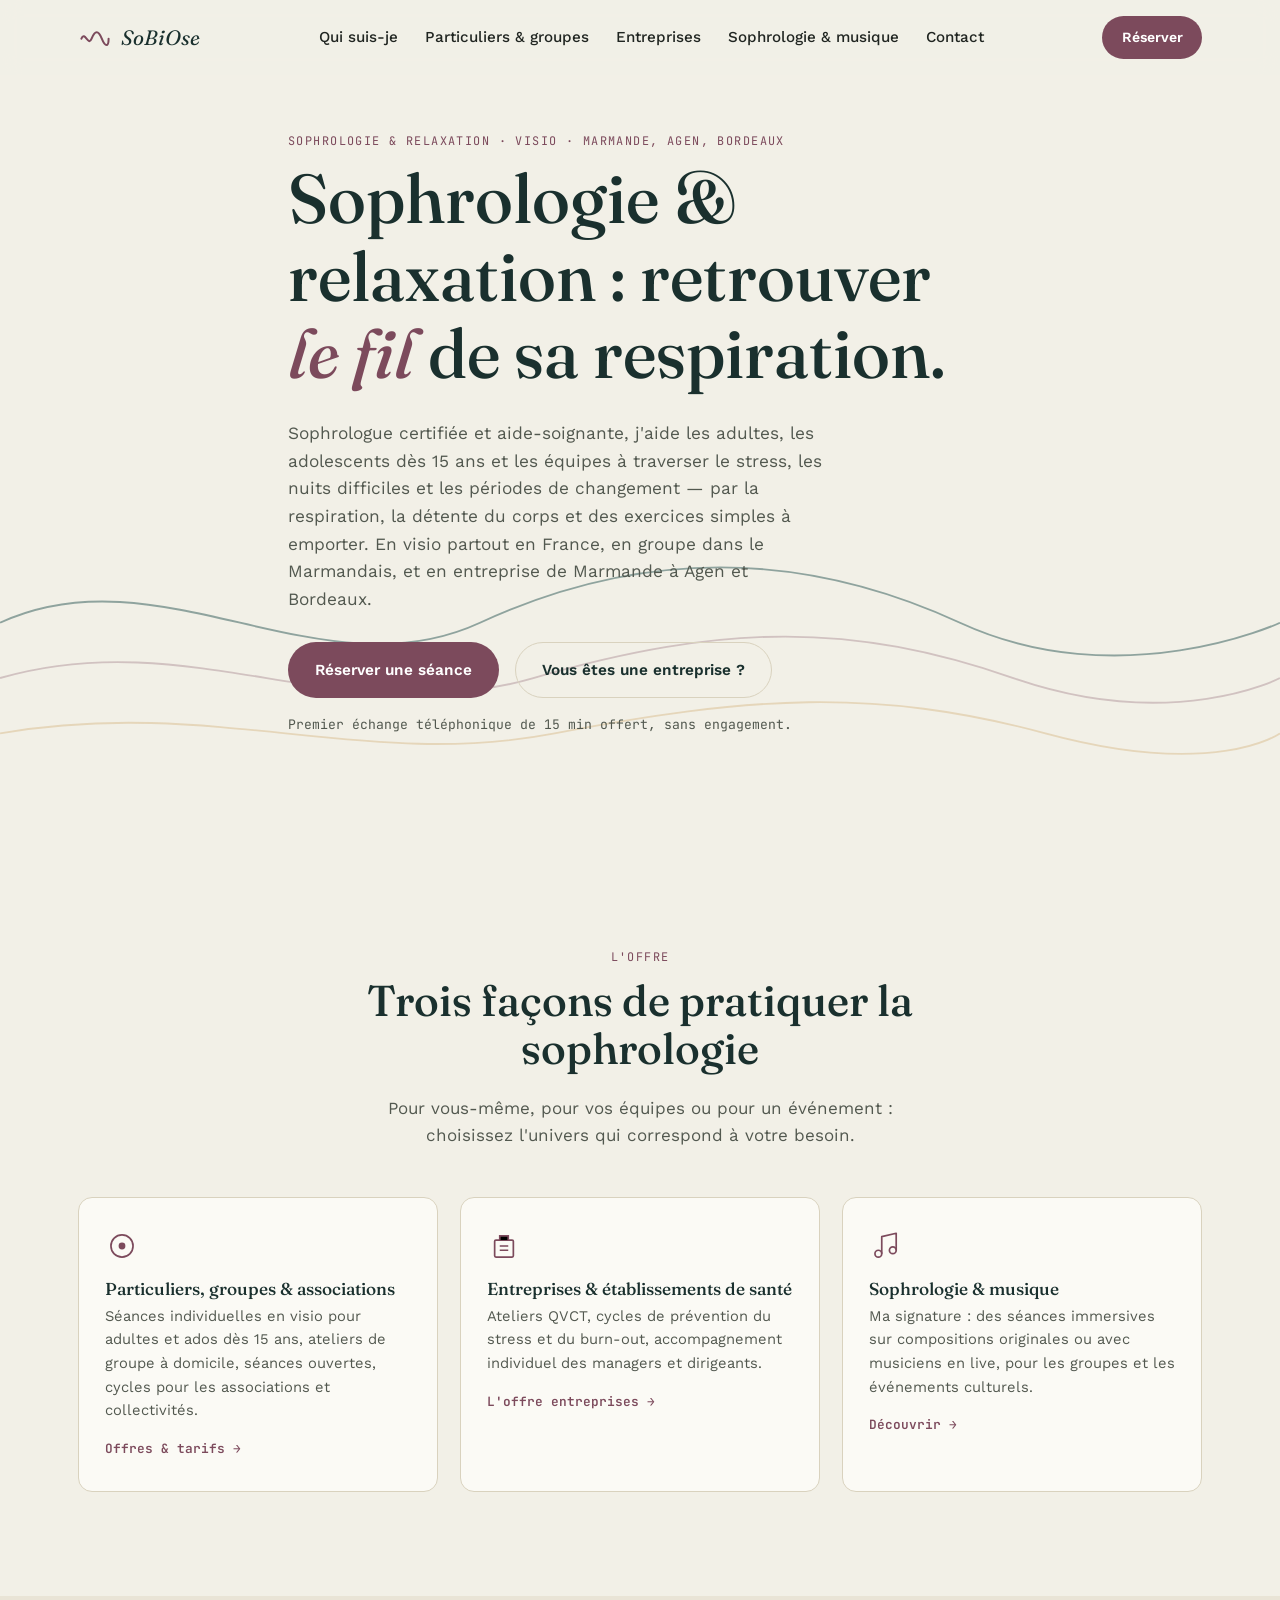
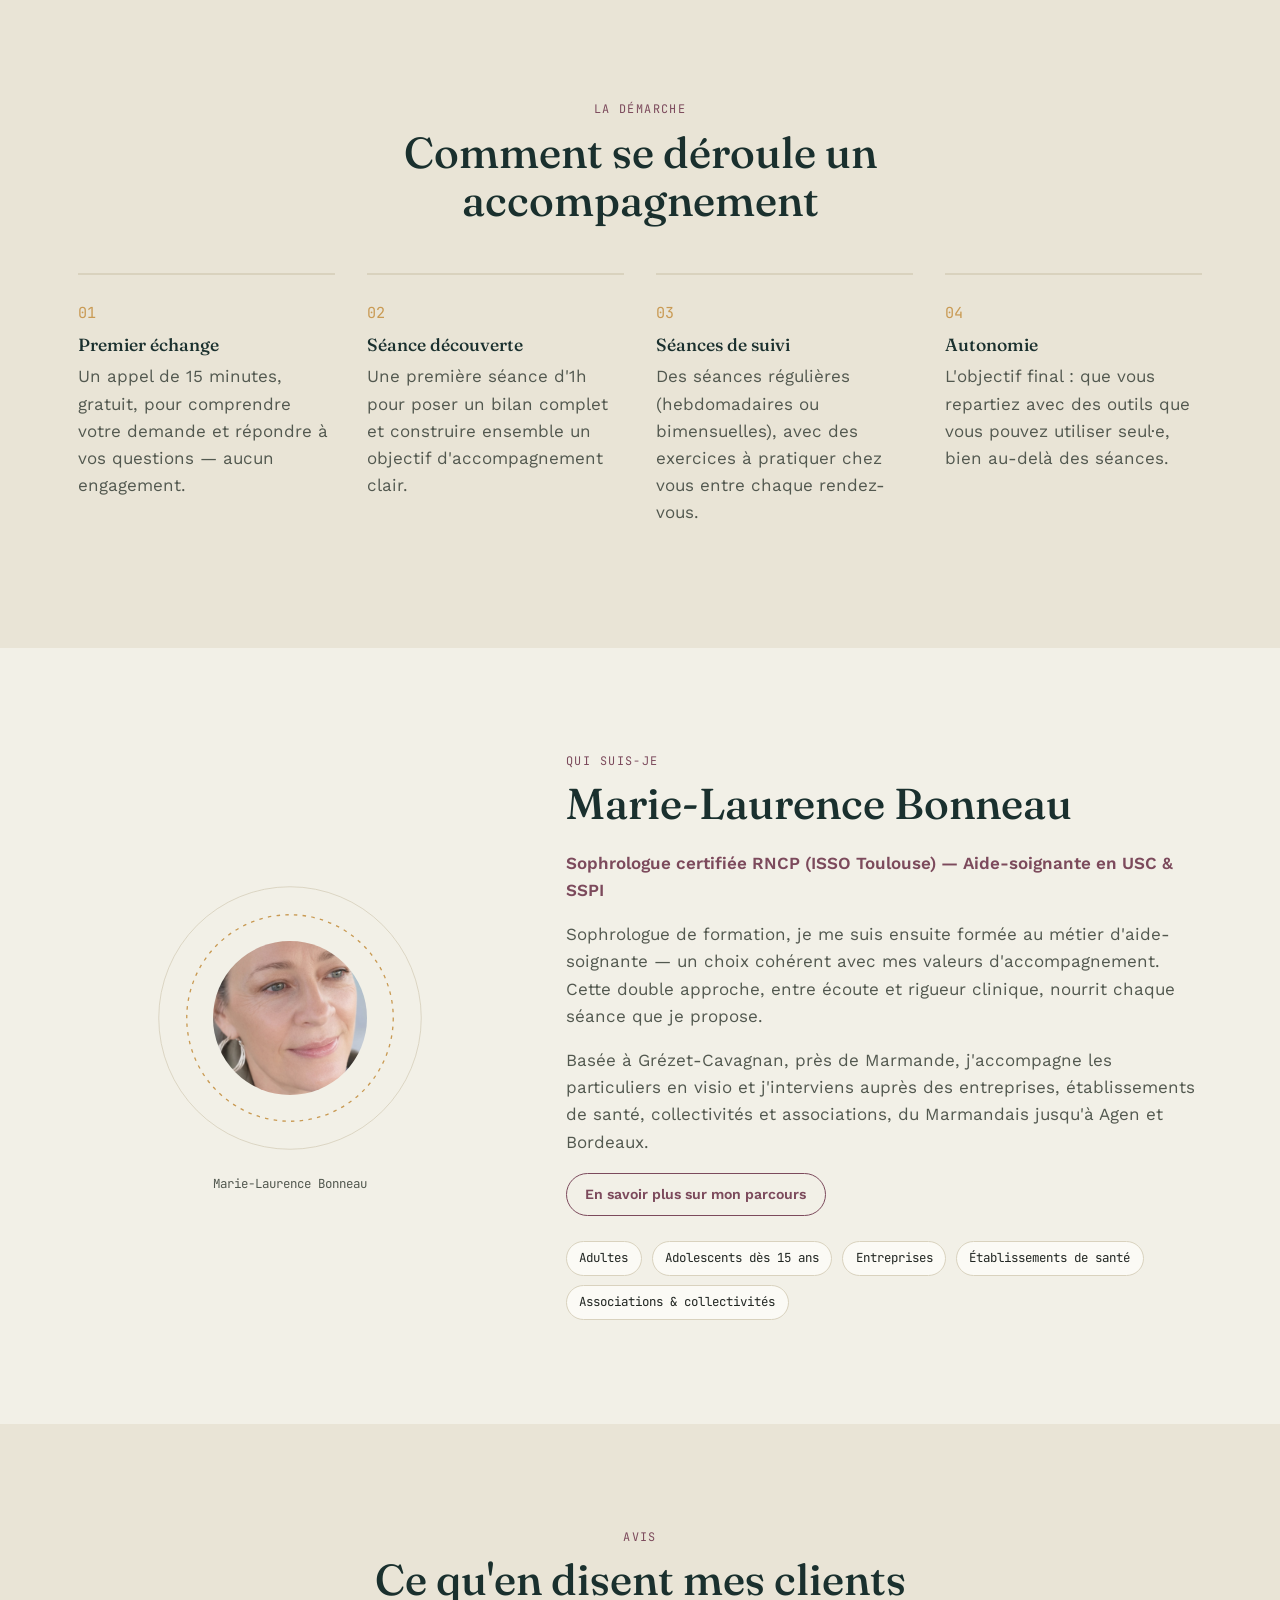
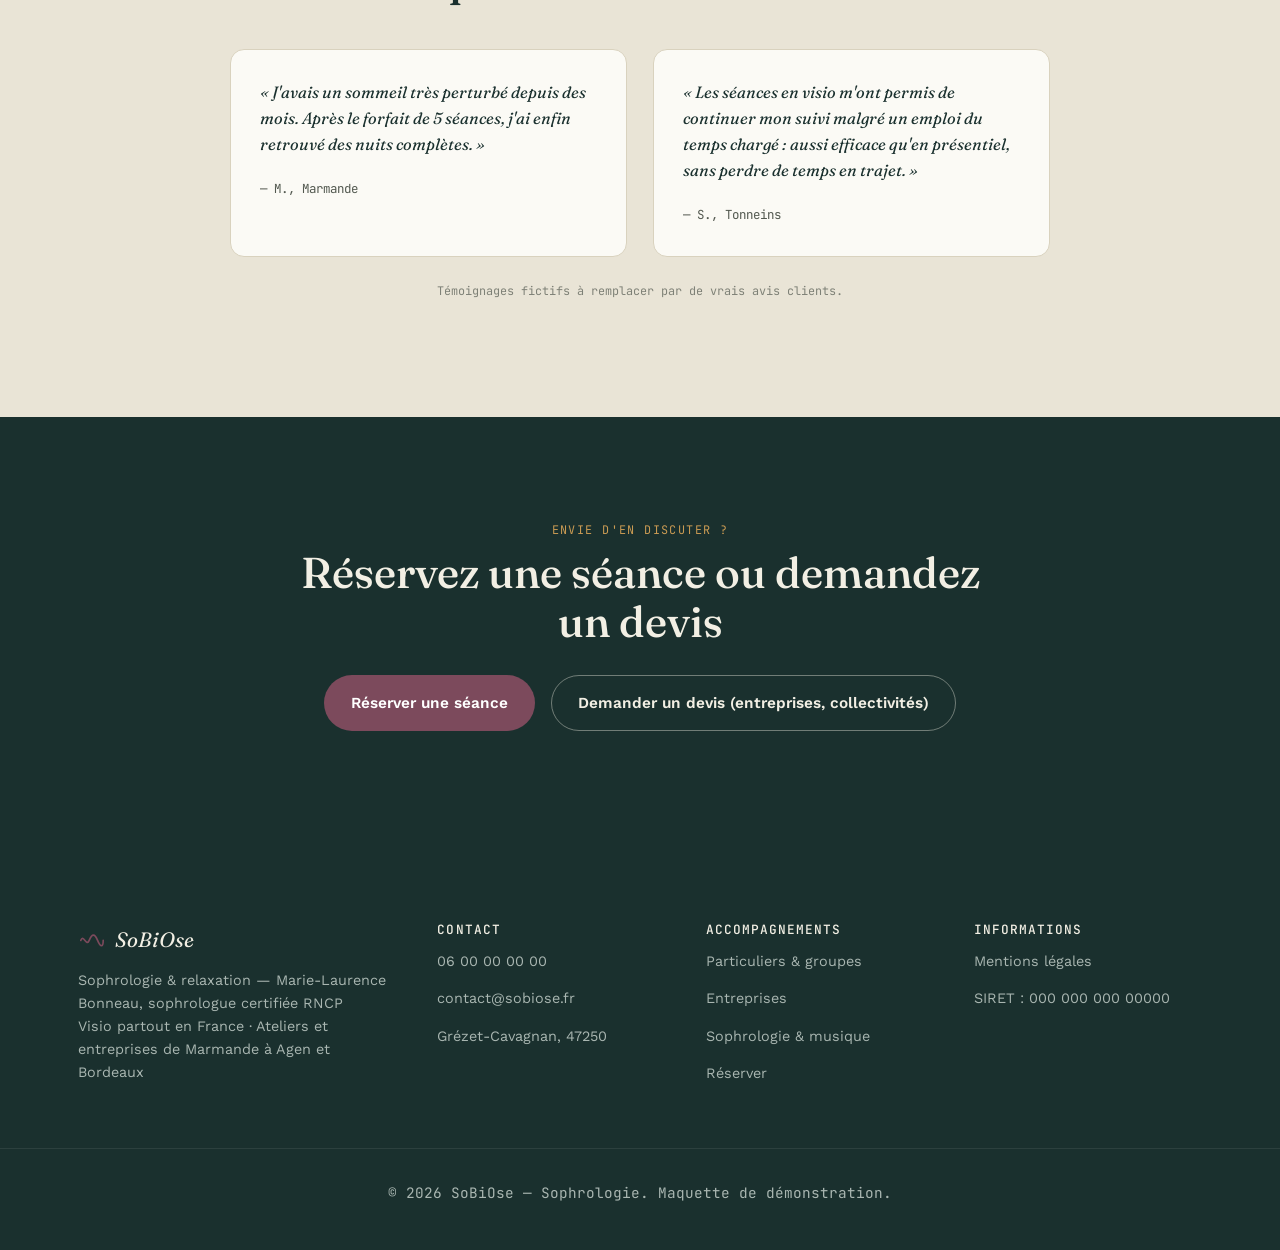
==== index.html @ 35b21ad7 "Marque SoBiOse et domaine sobiose.fr (sans tiret) Co-Authored-By: Claude Opus 5.5 <noreply@anthropic" ====
<!DOCTYPE html>
<html lang="fr">
<head>
<meta charset="UTF-8">
<meta name="viewport" content="width=device-width, initial-scale=1.0">
<title>SoBiOse — Sophrologue à Marmande, en visio et en entreprise</title>
<meta name="description" content="Marie-Laurence Bonneau, sophrologue certifiée RNCP et aide-soignante près de Marmande (47). Sophrologie et relaxation en visio, ateliers de groupe, interventions en entreprise et séances musicales.">

<!-- ===================================================================
     Vraies informations de Marie-Laurence Bonneau déjà intégrées
     (bio, formation ISSO Toulouse, basée à Grézet-Cavagnan).
     Reste à personnaliser avant mise en ligne :
     - Adresse précise pour les séances de groupe (actuellement juste "Grézet-Cavagnan")
     - Téléphone, email et SIRET (encore des valeurs de test)
     - Remplacer le monogramme SVG "ML" par une vraie photo si souhaité
     - Les avis clients sont fictifs, à remplacer par de vrais témoignages
     - Le module de réservation est connecté à Supabase (voir js/config.js
       et le README pour finaliser le déploiement)
     - Le site est découpé en 5 pages (index / offres / reservation /
       a-propos / contact), header et footer sont dupliqués sur chacune.
     =================================================================== -->





<!-- SEO:START -->
<link rel="canonical" href="https://sobiose.fr/">
<meta property="og:url" content="https://sobiose.fr/">
<meta property="og:site_name" content="SoBiOse">
<meta property="og:type" content="website">
<meta property="og:locale" content="fr_FR">
<meta property="og:title" content="SoBiOse — Sophrologue à Marmande, en visio et en entreprise">
<meta property="og:description" content="Marie-Laurence Bonneau, sophrologue certifiée RNCP et aide-soignante près de Marmande (47). Sophrologie et relaxation en visio, ateliers de groupe, interventions en entreprise et séances musicales.">
<script type="application/ld+json">
{
 "@context": "https://schema.org",
 "@graph": [
  {
   "@type": "ProfessionalService",
   "@id": "https://sobiose.fr/#cabinet",
   "name": "SoBiOse",
   "alternateName": "SoBiOse — Marie-Laurence Bonneau, sophrologie & relaxation",
   "url": "https://sobiose.fr/",
   "sameAs": [
    "https://www.youtube.com/@marie-c9j7u"
   ],
   "description": "Sophrologie et relaxation en visio pour adultes et adolescents dès 15 ans, ateliers de groupe dans le Marmandais, interventions en entreprise et séances de sophrologie musicale.",
   "address": {
    "@type": "PostalAddress",
    "addressLocality": "Grézet-Cavagnan",
    "postalCode": "47250",
    "addressRegion": "Nouvelle-Aquitaine",
    "addressCountry": "FR"
   },
   "areaServed": [
    {
     "@type": "City",
     "name": "Marmande"
    },
    {
     "@type": "City",
     "name": "Tonneins"
    },
    {
     "@type": "City",
     "name": "Agen"
    },
    {
     "@type": "City",
     "name": "Bordeaux"
    },
    {
     "@type": "AdministrativeArea",
     "name": "Lot-et-Garonne"
    },
    {
     "@type": "AdministrativeArea",
     "name": "Gironde"
    },
    {
     "@type": "Country",
     "name": "France"
    }
   ],
   "founder": {
    "@id": "https://sobiose.fr/#marie-laurence-bonneau"
   },
   "priceRange": "€€",
   "knowsLanguage": "fr"
  },
  {
   "@type": "Person",
   "@id": "https://sobiose.fr/#marie-laurence-bonneau",
   "name": "Marie-Laurence Bonneau",
   "url": "https://sobiose.fr/a-propos.html",
   "worksFor": {
    "@id": "https://sobiose.fr/#cabinet"
   },
   "jobTitle": "Sophrologue certifiée RNCP niveau 5",
   "hasOccupation": [
    {
     "@type": "Occupation",
     "name": "Sophrologue"
    },
    {
     "@type": "Occupation",
     "name": "Aide-soignante"
    }
   ],
   "alumniOf": {
    "@type": "EducationalOrganization",
    "name": "ISSO Toulouse"
   },
   "hasCredential": {
    "@type": "EducationalOccupationalCredential",
    "name": "Certification de sophrologue inscrite au RNCP (niveau 5)",
    "credentialCategory": "Certification professionnelle"
   },
   "knowsAbout": [
    "Sophrologie",
    "Relaxation",
    "Gestion du stress",
    "Qualité de vie et des conditions de travail",
    "Prévention des risques psychosociaux",
    "Sommeil",
    "Création sonore"
   ],
   "sameAs": [
    "https://www.youtube.com/@marie-c9j7u"
   ]
  }
 ]
}
</script>
<!-- SEO:END -->

<link rel="preconnect" href="https://fonts.googleapis.com">
<link rel="preconnect" href="https://fonts.gstatic.com" crossorigin>
<link href="https://fonts.googleapis.com/css2?family=Fraunces:ital,opsz,wght@0,9..144,400;0,9..144,500;0,9..144,600;1,9..144,400;1,9..144,500&family=Work+Sans:wght@400;500;600;700&family=JetBrains+Mono:wght@400;500&display=swap" rel="stylesheet">
<link rel="stylesheet" href="css/style.css">
</head>
<body>

<a class="skip-link" href="#main">Aller au contenu</a>

<!-- ============================ HEADER ============================ -->
<header class="site-header" id="site-header">
  <div class="wrap header-inner">
    <a href="index.html" class="brand">
      <span class="brand-mark" aria-hidden="true">
        <svg viewBox="0 0 40 40" width="34" height="34">
          <path d="M4 22c4-10 8 10 12 0s8-10 12 0 8 10 8 0" fill="none" stroke="currentColor" stroke-width="2.4" stroke-linecap="round"/>
        </svg>
      </span>
      <span class="brand-text">SoBiOse</span>
    </a>

    <nav class="main-nav" id="main-nav" aria-label="Navigation principale">
      <a href="a-propos.html">Qui suis-je</a>
      <a href="offres.html">Particuliers &amp; groupes</a>
      <a href="entreprises.html">Entreprises</a>
      <a href="sophrologie-musique.html">Sophrologie &amp; musique</a>
      <a href="contact.html">Contact</a>
    </nav>

    <div class="header-actions">
      <a href="reservation.html" class="btn btn-primary btn-small">Réserver</a>
      <button class="nav-toggle" id="nav-toggle" aria-expanded="false" aria-controls="main-nav" aria-label="Ouvrir le menu">
        <span></span><span></span><span></span>
      </button>
    </div>
  </div>
</header>

<main id="main">

<!-- ============================ HERO ============================ -->
<section class="hero" id="accueil">
  <div class="hero-waves" aria-hidden="true">
    <svg viewBox="0 0 1200 500" preserveAspectRatio="none">
      <path class="wave wave-1" d="M0 260 C 150 180, 300 340, 450 260 S 750 180, 900 260 S 1200 260, 1200 260" />
      <path class="wave wave-2" d="M0 320 C 180 260, 320 380, 500 320 S 800 260, 950 320 S 1200 320, 1200 320" />
      <path class="wave wave-3" d="M0 380 C 200 340, 340 420, 520 380 S 820 330, 980 380 S 1200 380, 1200 380" />
    </svg>
  </div>

  <div class="wrap hero-inner">
    <p class="eyebrow reveal">Sophrologie &amp; relaxation · Visio · Marmande, Agen, Bordeaux</p>
    <h1 class="hero-title reveal">Sophrologie &amp; relaxation : retrouver <em>le fil</em> de sa respiration.</h1>
    <p class="hero-text reveal">
      Sophrologue certifiée et aide-soignante, j'aide les adultes, les
      adolescents dès 15&nbsp;ans et les équipes à traverser le stress, les
      nuits difficiles et les périodes de changement — par la respiration,
      la détente du corps et des exercices simples à emporter. En visio
      partout en France, en groupe dans le Marmandais, et en entreprise de
      Marmande à Agen et Bordeaux.
    </p>
    <div class="hero-cta reveal">
      <a href="reservation.html" class="btn btn-primary">Réserver une séance</a>
      <a href="entreprises.html" class="btn btn-ghost">Vous êtes une entreprise ?</a>
    </div>
    <p class="hero-note reveal">Premier échange téléphonique de 15 min offert, sans engagement.</p>
  </div>
</section>

<!-- ============================ PILIERS DE L'OFFRE ============================ -->
<section class="section" id="piliers">
  <div class="wrap">
    <p class="eyebrow reveal center">L'offre</p>
    <h2 class="section-title reveal center">Trois façons de pratiquer la sophrologie</h2>
    <p class="section-lead reveal center">
      Pour vous-même, pour vos équipes ou pour un événement : choisissez
      l'univers qui correspond à votre besoin.
    </p>

    <div class="cards-grid pillars-grid reveal">
      <article class="p-card">
        <span class="p-icon" aria-hidden="true">
          <svg viewBox="0 0 40 40"><circle cx="20" cy="20" r="13" fill="none" stroke="currentColor" stroke-width="2"/><circle cx="20" cy="20" r="4" fill="currentColor"/></svg>
        </span>
        <h3>Particuliers, groupes &amp; associations</h3>
        <p>Séances individuelles en visio pour adultes et ados dès 15&nbsp;ans, ateliers de groupe à domicile, séances ouvertes, cycles pour les associations et collectivités.</p>
        <a href="offres.html" class="pillar-link">Offres &amp; tarifs →</a>
      </article>

      <article class="p-card">
        <span class="p-icon" aria-hidden="true">
          <svg viewBox="0 0 40 40"><rect x="9" y="13" width="22" height="20" rx="1.5" fill="none" stroke="currentColor" stroke-width="2"/><path d="M15 13V8h10v5" stroke="currentColor" stroke-width="2"/><path d="M15 20h10M15 25h10" stroke="currentColor" stroke-width="1.6"/></svg>
        </span>
        <h3>Entreprises &amp; établissements de santé</h3>
        <p>Ateliers QVCT, cycles de prévention du stress et du burn-out, accompagnement individuel des managers et dirigeants.</p>
        <a href="entreprises.html" class="pillar-link">L'offre entreprises →</a>
      </article>

      <article class="p-card">
        <span class="p-icon" aria-hidden="true">
          <svg viewBox="0 0 40 40"><path d="M15 29V9l17-4v20" fill="none" stroke="currentColor" stroke-width="2" stroke-linejoin="round"/><circle cx="11" cy="29" r="4" fill="none" stroke="currentColor" stroke-width="2"/><circle cx="28" cy="25" r="4" fill="none" stroke="currentColor" stroke-width="2"/></svg>
        </span>
        <h3>Sophrologie &amp; musique</h3>
        <p>Ma signature : des séances immersives sur compositions originales ou avec musiciens en live, pour les groupes et les événements culturels.</p>
        <a href="sophrologie-musique.html" class="pillar-link">Découvrir →</a>
      </article>
    </div>
  </div>
</section>

<!-- ============================ DÉROULÉ ============================ -->
<section class="section section-alt" id="deroule">
  <div class="wrap">
    <p class="eyebrow reveal center">La démarche</p>
    <h2 class="section-title reveal center">Comment se déroule un accompagnement</h2>

    <ol class="steps">
      <li class="step reveal">
        <span class="step-num">01</span>
        <div class="step-content">
          <h3>Premier échange</h3>
          <p>Un appel de 15 minutes, gratuit, pour comprendre votre demande et répondre
          à vos questions — aucun engagement.</p>
        </div>
      </li>
      <li class="step reveal">
        <span class="step-num">02</span>
        <div class="step-content">
          <h3>Séance découverte</h3>
          <p>Une première séance d'1h pour poser un bilan complet et construire
          ensemble un objectif d'accompagnement clair.</p>
        </div>
      </li>
      <li class="step reveal">
        <span class="step-num">03</span>
        <div class="step-content">
          <h3>Séances de suivi</h3>
          <p>Des séances régulières (hebdomadaires ou bimensuelles), avec des exercices
          à pratiquer chez vous entre chaque rendez-vous.</p>
        </div>
      </li>
      <li class="step reveal">
        <span class="step-num">04</span>
        <div class="step-content">
          <h3>Autonomie</h3>
          <p>L'objectif final : que vous repartiez avec des outils que vous pouvez
          utiliser seul·e, bien au-delà des séances.</p>
        </div>
      </li>
    </ol>
  </div>
</section>

<!-- ============================ QUI SUIS-JE (résumé) ============================ -->
<section class="section" id="qui-suis-je">
  <div class="wrap about-grid">
    <div class="about-visual reveal">
      <div class="portrait-frame">
        <svg viewBox="0 0 320 320" class="portrait-rings" aria-hidden="true">
          <circle cx="160" cy="160" r="150" class="p-ring-1"/>
          <circle cx="160" cy="160" r="118" class="p-ring-2"/>
        </svg>
        <img src="images/marie-laurence.png" alt="Marie-Laurence Bonneau, sophrologue"
             class="portrait-photo"
             onerror="this.style.display='none'; this.nextElementSibling.style.display='flex';">
        <div class="portrait-fallback" aria-hidden="true"><span>ML</span></div>
      </div>
      <span class="about-caption">Marie-Laurence Bonneau</span>
    </div>

    <div class="about-content reveal">
      <p class="eyebrow">Qui suis-je</p>
      <h2>Marie-Laurence Bonneau</h2>
      <p class="about-role">Sophrologue certifiée RNCP (ISSO Toulouse) — Aide-soignante en USC &amp; SSPI</p>

      <p>
        Sophrologue de formation, je me suis ensuite formée au métier d'aide-soignante —
        un choix cohérent avec mes valeurs d'accompagnement. Cette double approche,
        entre écoute et rigueur clinique, nourrit chaque séance que je propose.
      </p>
      <p>
        Basée à Grézet-Cavagnan, près de Marmande, j'accompagne les particuliers en
        visio et j'interviens auprès des entreprises, établissements de santé,
        collectivités et associations, du Marmandais jusqu'à Agen et Bordeaux.
      </p>

      <a href="a-propos.html" class="btn btn-outline btn-small">En savoir plus sur mon parcours</a>

      <ul class="about-tags">
        <li>Adultes</li>
        <li>Adolescents dès 15 ans</li>
        <li>Entreprises</li>
        <li>Établissements de santé</li>
        <li>Associations &amp; collectivités</li>
      </ul>
    </div>
  </div>
</section>

<!-- ============================ AVIS ============================ -->
<section class="section section-alt" id="avis">
  <div class="wrap">
    <p class="eyebrow reveal center">Avis</p>
    <h2 class="section-title reveal center">Ce qu'en disent mes clients</h2>

    <div class="testi-grid testi-grid-2 reveal">
      <blockquote class="testi-card">
        <p>« J'avais un sommeil très perturbé depuis des mois. Après le forfait
        de 5 séances, j'ai enfin retrouvé des nuits complètes. »</p>
        <cite>— M., Marmande</cite>
      </blockquote>
      <blockquote class="testi-card">
        <p>« Les séances en visio m'ont permis de continuer mon suivi malgré un
        emploi du temps chargé : aussi efficace qu'en présentiel, sans perdre
        de temps en trajet. »</p>
        <cite>— S., Tonneins</cite>
      </blockquote>
    </div>

    <p class="testi-disclaimer">Témoignages fictifs à remplacer par de vrais avis clients.</p>
  </div>
</section>

<!-- ============================ CTA FINAL ============================ -->
<section class="section section-booking" id="cta-final">
  <div class="wrap center">
    <p class="eyebrow">Envie d'en discuter ?</p>
    <h2 class="section-title">Réservez une séance ou demandez un devis</h2>
    <div class="hero-cta" style="justify-content:center;">
      <a href="reservation.html" class="btn btn-primary">Réserver une séance</a>
      <a href="contact.html#devis" class="btn btn-ghost btn-ghost-light">Demander un devis (entreprises, collectivités)</a>
    </div>
  </div>
</section>

</main>

<!-- ============================ FOOTER ============================ -->
<footer class="site-footer">
  <div class="wrap footer-inner">
    <div>
      <a href="index.html" class="brand brand-footer">
        <span class="brand-mark" aria-hidden="true">
          <svg viewBox="0 0 40 40" width="28" height="28">
            <path d="M4 22c4-10 8 10 12 0s8-10 12 0 8 10 8 0" fill="none" stroke="currentColor" stroke-width="2.4" stroke-linecap="round"/>
          </svg>
        </span>
        <span class="brand-text">SoBiOse</span>
      </a>
      <p>Sophrologie &amp; relaxation — Marie-Laurence Bonneau, sophrologue certifiée RNCP<br>Visio partout en France · Ateliers et entreprises de Marmande à Agen et Bordeaux</p>
    </div>

    <div>
      <h4>Contact</h4>
      <p><a href="tel:+33600000000">06 00 00 00 00</a></p>
      <p><a href="mailto:contact@sobiose.fr">contact@sobiose.fr</a></p>
      <p>Grézet-Cavagnan, 47250</p>
    </div>

    <div>
      <h4>Accompagnements</h4>
      <p><a href="offres.html">Particuliers &amp; groupes</a></p>
      <p><a href="entreprises.html">Entreprises</a></p>
      <p><a href="sophrologie-musique.html">Sophrologie &amp; musique</a></p>
      <p><a href="reservation.html">Réserver</a></p>
    </div>

    <div>
      <h4>Informations</h4>
      <p><a href="#">Mentions légales</a></p>
      <p>SIRET : 000 000 000 00000</p>
    </div>
  </div>
  <p class="footer-copy">© 2026 SoBiOse — Sophrologie. Maquette de démonstration.</p>
</footer>

<script src="js/site.js"></script>
</body>
</html>
---- css/style.css ----
/* =========================================================
   SOBIOSE — SOPHROLOGIE
   Design tokens
   ========================================================= */
:root {
  --color-bg:        #F2F0E7;
  --color-bg-alt:     #E9E4D6;
  --color-card:       #FBFAF5;
  --color-ink:        #202521;
  --color-ink-soft:   #52584F;
  --color-river:      #24413F;
  --color-river-2:    #1A302E;
  --color-river-soft: #3F6663;
  --color-plum:       #7C4A5C;
  --color-plum-2:     #5E3646;
  --color-ochre:      #C99A53;
  --color-line:       #D9D2BE;

  --font-display: 'Fraunces', 'Iowan Old Style', serif;
  --font-body: 'Work Sans', -apple-system, BlinkMacSystemFont, sans-serif;
  --font-mono: 'JetBrains Mono', ui-monospace, monospace;

  --wrap: 1180px;
  --radius-lg: 22px;
  --radius-md: 14px;
  --radius-sm: 8px;

  --shadow-card: 0 18px 40px -22px rgba(26, 48, 46, 0.35);
  --ease: cubic-bezier(.22,.68,0,1);
}

/* =========================================================
   RESET / BASE
   ========================================================= */
*, *::before, *::after { box-sizing: border-box; }
html { scroll-behavior: smooth; }
@media (prefers-reduced-motion: reduce) {
  html { scroll-behavior: auto; }
  *, *::before, *::after { animation-duration: 0.001ms !important; animation-iteration-count: 1 !important; transition-duration: 0.001ms !important; }
}

body {
  margin: 0;
  background: var(--color-bg);
  color: var(--color-ink);
  font-family: var(--font-body);
  font-size: 17px;
  line-height: 1.6;
  -webkit-font-smoothing: antialiased;
}

h1, h2, h3, h4 { font-family: var(--font-display); color: var(--color-river-2); margin: 0 0 .5em; line-height: 1.12; font-weight: 500; }
h1 { font-size: clamp(2.6rem, 5.4vw, 4.4rem); }
h2 { font-size: clamp(1.9rem, 3.4vw, 2.7rem); }
h3 { font-size: 1.3rem; }
p { margin: 0 0 1em; color: var(--color-ink-soft); }
em { font-style: italic; color: var(--color-plum); }
a { color: inherit; }
img, svg { display: block; max-width: 100%; }

.wrap { max-width: var(--wrap); margin: 0 auto; padding: 0 28px; }

.skip-link {
  position: absolute; left: -999px; top: 0; background: var(--color-river);
  color: #fff; padding: 12px 18px; z-index: 999; border-radius: 0 0 8px 0;
}
.skip-link:focus { left: 0; }

:focus-visible { outline: 3px solid var(--color-ochre); outline-offset: 2px; }

.eyebrow {
  font-family: var(--font-mono);
  font-size: .74rem;
  letter-spacing: .12em;
  text-transform: uppercase;
  color: var(--color-plum);
  margin: 0 0 .8em;
}
.center { text-align: center; }
.section-title { max-width: 720px; margin-left: auto; margin-right: auto; }
.section-lead { max-width: 560px; margin: 0 auto 2.5rem; text-align: center; }

.section { padding: 6.5rem 0; }
.section-alt { background: var(--color-bg-alt); }

/* =========================================================
   BUTTONS
   ========================================================= */
.btn {
  display: inline-flex; align-items: center; justify-content: center;
  gap: .5em;
  font-family: var(--font-body); font-weight: 600; font-size: .96rem;
  padding: .95em 1.7em;
  min-height: 48px;
  border-radius: 999px;
  border: 1.5px solid transparent;
  cursor: pointer;
  text-decoration: none;
  transition: transform .25s var(--ease), background .25s var(--ease), color .25s var(--ease), border-color .25s var(--ease);
}
.btn:hover { transform: translateY(-2px); }
.btn:active { transform: translateY(0); }
.btn-primary { background: var(--color-plum); color: #fff; }
.btn-primary:hover { background: var(--color-plum-2); }
.btn-primary:disabled { background: #C9BDB8; cursor: not-allowed; transform: none; }
.btn-ghost { background: transparent; color: var(--color-river-2); border-color: var(--color-line); }
.btn-ghost:hover { border-color: var(--color-river-2); }
.btn-outline { background: transparent; color: var(--color-plum); border-color: var(--color-plum); }
.btn-outline:hover { background: var(--color-plum); color: #fff; }
.btn-ghost-light { color: #F2EFE4; border-color: rgba(242,239,228,.4); }
.btn-ghost-light:hover { border-color: #F2EFE4; }
.btn-small { padding: .65em 1.3em; font-size: .88rem; min-height: 40px; }

/* =========================================================
   HEADER
   ========================================================= */
.site-header {
  position: sticky; top: 0; z-index: 100;
  border-bottom: 1px solid transparent;
  transition: border-color .3s, box-shadow .3s;
}
.site-header::before {
  content: ""; position: absolute; inset: 0; z-index: -1;
  background: rgba(242, 240, 231, .86);
  backdrop-filter: blur(10px);
  -webkit-backdrop-filter: blur(10px);
}
.site-header.is-scrolled { border-color: var(--color-line); box-shadow: 0 8px 24px -18px rgba(0,0,0,.25); }

.header-inner { display: flex; align-items: center; justify-content: space-between; padding-top: 16px; padding-bottom: 16px; }

.brand { display: flex; align-items: center; gap: .55em; text-decoration: none; color: var(--color-river-2); }
.brand-mark { color: var(--color-plum); display: inline-flex; }
.brand-text { font-family: var(--font-display); font-style: italic; font-size: 1.3rem; }

.main-nav { display: flex; gap: 1.7rem; }
.main-nav a { text-decoration: none; font-size: .95rem; font-weight: 500; color: var(--color-ink); position: relative; padding: .2em 0; }
.main-nav a::after {
  content: ""; position: absolute; left: 0; right: 100%; bottom: -3px; height: 2px;
  background: var(--color-ochre); transition: right .25s var(--ease);
}
.main-nav a:hover::after, .main-nav a[aria-current="page"]::after { right: 0; }

.header-actions { display: flex; align-items: center; gap: 1rem; }

.nav-toggle {
  display: none; flex-direction: column; justify-content: center; gap: 5px;
  width: 44px; height: 44px; background: none; border: none; cursor: pointer;
}
.nav-toggle span { display: block; height: 2px; width: 22px; background: var(--color-river-2); transition: transform .25s, opacity .25s; }

/* =========================================================
   HERO
   ========================================================= */
.hero { position: relative; padding: 3.5rem 0 6rem; overflow: hidden; }
.hero-waves { position: absolute; inset: auto 0 0 0; height: 60%; opacity: .55; pointer-events: none; }
.hero-waves svg { width: 100%; height: 100%; }
.wave { fill: none; stroke-width: 2; }
.wave-1 { stroke: var(--color-river-soft); animation: drift 9s ease-in-out infinite; }
.wave-2 { stroke: var(--color-plum); opacity: .5; animation: drift 11s ease-in-out infinite reverse; }
.wave-3 { stroke: var(--color-ochre); opacity: .55; animation: drift 13s ease-in-out infinite; }
@keyframes drift {
  0%, 100% { transform: translateY(0); }
  50% { transform: translateY(14px); }
}

.hero-inner { max-width: 760px; position: relative; }
.hero-title { margin-bottom: .4em; }
.hero-text { max-width: 540px; font-size: 1.08rem; }
.hero-cta { display: flex; gap: 1rem; flex-wrap: wrap; margin: 1.8rem 0 1rem; }
.hero-page { padding-bottom: 4.5rem; }
.hero-page .hero-title { font-size: clamp(2.2rem, 4.6vw, 3.6rem); }
.hero-note { font-family: var(--font-mono); font-size: .82rem; color: var(--color-ink-soft); }

/* =========================================================
   ABOUT
   ========================================================= */
.about-grid { display: grid; grid-template-columns: .8fr 1.2fr; gap: 4rem; align-items: center; }
.about-visual { text-align: center; }
.portrait-frame { position: relative; width: min(280px, 70vw); aspect-ratio: 1; margin: 0 auto; }
.portrait-rings { position: absolute; inset: 0; width: 100%; height: 100%; }
.p-ring-1 { fill: none; stroke: var(--color-line); stroke-width: 1; }
.p-ring-2 { fill: none; stroke: var(--color-ochre); stroke-width: 1.5; stroke-dasharray: 4 6; }
.portrait-photo, .portrait-fallback {
  position: absolute; top: 50%; left: 50%; transform: translate(-50%, -50%);
  width: 55%; height: 55%; border-radius: 50%;
}
.portrait-photo { object-fit: cover; display: block; }
.portrait-fallback { display: none; background: var(--color-river); align-items: center; justify-content: center; }
.portrait-fallback span { font-family: var(--font-display); font-style: italic; font-size: 2.6rem; color: #F2EFE4; }
.about-caption { display: block; margin-top: 1rem; font-family: var(--font-mono); font-size: .78rem; color: var(--color-ink-soft); }

.about-role { font-weight: 600; color: var(--color-plum); }

.about-more summary {
  cursor: pointer;
  list-style: none;
  display: inline-flex;
  align-items: center;
  gap: .4em;
  font-family: var(--font-mono);
  font-size: .78rem;
  letter-spacing: .04em;
  color: var(--color-plum);
  font-weight: 600;
  margin: -.2em 0 1em;
}
.about-more summary::-webkit-details-marker { display: none; }
.about-more summary:hover { color: var(--color-plum-2); }
.about-more .about-more-arrow { transition: transform .25s var(--ease); }
.about-more[open] .about-more-arrow { transform: rotate(180deg); }
.about-more[open] summary { margin-bottom: .8em; }
.about-more-label-open { display: none; }
.about-more[open] .about-more-label { display: none; }
.about-more[open] .about-more-label-open { display: inline; }
.about-more p:last-child { margin-bottom: 0; }

.about-tags { list-style: none; padding: 0; margin: 1.6rem 0 0; display: flex; flex-wrap: wrap; gap: .6rem; }
.about-tags li { font-family: var(--font-mono); font-size: .78rem; background: var(--color-card); border: 1px solid var(--color-line); padding: .5em 1em; border-radius: 999px; }

/* =========================================================
   STEPS
   ========================================================= */
.steps { list-style: none; margin: 3rem 0 0; padding: 0; display: grid; grid-template-columns: repeat(4, 1fr); gap: 2rem; counter-reset: step; }
.step { position: relative; padding-top: 1.6rem; border-top: 2px solid var(--color-line); }
.step-num { font-family: var(--font-mono); color: var(--color-ochre); font-size: .95rem; display: block; margin-bottom: .6rem; }
.step h3 { font-size: 1.1rem; }

/* =========================================================
   CARDS GRID (prestations)
   ========================================================= */
.cards-grid { display: grid; grid-template-columns: repeat(4, 1fr); gap: 1.4rem; margin-top: 3rem; }
.p-card {
  background: var(--color-card); border: 1px solid var(--color-line);
  border-radius: var(--radius-md); padding: 1.9rem 1.6rem;
  transition: transform .3s var(--ease), box-shadow .3s var(--ease), border-color .3s;
}
.p-card:hover { transform: translateY(-5px); box-shadow: var(--shadow-card); border-color: var(--color-ochre); }
.p-icon { color: var(--color-plum); display: inline-flex; width: 34px; height: 34px; margin-bottom: 1rem; }
.p-card h3 { font-size: 1.08rem; margin-bottom: .4em; }
.p-card p { font-size: .92rem; margin: 0; }

.pillars-grid { grid-template-columns: repeat(3, 1fr); }
.pillar-link {
  display: inline-block; margin-top: 1rem; font-family: var(--font-mono); font-size: .8rem;
  font-weight: 600; color: var(--color-plum); text-decoration: none;
}
.pillar-link:hover { color: var(--color-plum-2); }

/* =========================================================
   OFFER DETAIL (formats B2B/groupe sur offres.html)
   ========================================================= */
.offer-detail { max-width: 700px; }
.offer-detail ul { list-style: none; padding: 0; margin: 1.6rem auto 2rem; max-width: 460px; text-align: left; }
.offer-detail li { font-size: .95rem; padding-left: 1.3em; position: relative; margin-bottom: .6em; color: var(--color-ink-soft); }
.offer-detail li::before { content: "—"; position: absolute; left: 0; color: var(--color-ochre); }

/* =========================================================
   TARIFS
   ========================================================= */
.pricing-grid { display: grid; grid-template-columns: repeat(3, 1fr); gap: 1.6rem; }
.price-card {
  position: relative; background: var(--color-card); border: 1px solid var(--color-line);
  border-radius: var(--radius-lg); padding: 2.1rem 1.8rem; display: flex; flex-direction: column;
}
.price-card.is-featured { border-color: var(--color-plum); box-shadow: var(--shadow-card); }
.price-card .badge {
  position: absolute; top: -12px; right: 22px; background: var(--color-ochre); color: var(--color-river-2);
  font-family: var(--font-mono); font-size: .74rem; padding: .3em .8em; border-radius: 999px; font-weight: 600;
}
.price-card h3 { font-size: 1.15rem; }
.price { font-family: var(--font-mono); display: flex; align-items: baseline; gap: .2em; margin: .3em 0; }
.price .amount { font-size: 2.3rem; color: var(--color-river-2); font-weight: 500; transition: color .2s; }
.price .amount-devis { font-size: 1.5rem; }
.price .unit { font-size: 1.1rem; color: var(--color-ink-soft); }
.price-meta { font-size: .84rem; color: var(--color-ink-soft); margin-bottom: 1.2rem; }
.price-card ul { list-style: none; padding: 0; margin: 0 0 1.6rem; flex: 1; }
.price-card li { font-size: .89rem; padding-left: 1.2em; position: relative; margin-bottom: .5em; }
.price-card li::before { content: "—"; position: absolute; left: 0; color: var(--color-ochre); }

.tarif-note { max-width: 640px; margin: 2.5rem auto 0; text-align: center; font-size: .9rem; }

/* =========================================================
   ZONE
   ========================================================= */
.zone-grid { display: grid; grid-template-columns: 1fr 1fr; gap: 3.5rem; align-items: center; }
.zone-info { display: flex; gap: 2.2rem; margin-top: 1.6rem; }
.zone-info h4 { font-family: var(--font-mono); font-size: .8rem; text-transform: uppercase; letter-spacing: .08em; color: var(--color-plum); margin: 0 0 .4em; }
.zone-info p { font-size: .92rem; margin: 0; }

.map-svg { width: 100%; max-width: 400px; margin: 0 auto; }
.map-radius-1, .map-radius-2 { fill: none; stroke: var(--color-plum); opacity: .35; }
.map-radius-2 { stroke-dasharray: 3 6; opacity: .25; }
.map-center { fill: var(--color-plum); }
.map-point { fill: var(--color-river-soft); }
.map-label { font-family: var(--font-mono); font-size: 10px; fill: var(--color-ink-soft); }
.map-label-main { font-family: var(--font-display); font-style: italic; font-size: 17px; fill: var(--color-river-2); }

/* =========================================================
   TESTIMONIALS
   ========================================================= */
.testi-grid { display: grid; grid-template-columns: repeat(3, 1fr); gap: 1.6rem; margin-top: 2.8rem; }
.testi-card { background: var(--color-card); border: 1px solid var(--color-line); border-radius: var(--radius-md); padding: 1.8rem; margin: 0; }
.testi-card p { font-family: var(--font-display); font-style: italic; font-size: 1.02rem; color: var(--color-river-2); }
.testi-card cite { font-family: var(--font-mono); font-size: .78rem; color: var(--color-ink-soft); font-style: normal; }
.testi-grid-2 { grid-template-columns: repeat(2, 1fr); max-width: 820px; margin-left: auto; margin-right: auto; }
.testi-disclaimer { text-align: center; font-family: var(--font-mono); font-size: .74rem; color: var(--color-ink-soft); margin-top: 1.6rem; opacity: .7; }

/* =========================================================
   FAQ
   ========================================================= */
.faq-wrap { max-width: 760px; }
.faq-list { margin-top: 2.4rem; display: flex; flex-direction: column; gap: .7rem; }
.faq-item { background: var(--color-card); border: 1px solid var(--color-line); border-radius: var(--radius-md); padding: .3rem 1.4rem; }
.faq-item summary {
  cursor: pointer; padding: 1.1rem 0; font-weight: 600; color: var(--color-river-2);
  list-style: none; display: flex; justify-content: space-between; align-items: center;
}
.faq-item summary::-webkit-details-marker { display: none; }
.faq-item summary::after { content: "+"; font-family: var(--font-mono); font-size: 1.3rem; color: var(--color-plum); }
.faq-item[open] summary::after { content: "–"; }
.faq-item p { padding-bottom: 1.2rem; margin: 0; font-size: .94rem; }

/* =========================================================
   BOOKING
   ========================================================= */
.section-booking { background: var(--color-river-2); }
.section-booking .eyebrow { color: var(--color-ochre); }
.section-booking h2, .section-booking .booking-hint { color: #F2EFE4; }
.section-booking .section-lead { color: #C7D2CE; }

.booking-demo-flag {
  max-width: 620px; margin: 0 auto 2.4rem; text-align: center;
  font-family: var(--font-mono); font-size: .78rem; color: var(--color-ochre);
  border: 1px dashed rgba(201,154,83,.5); border-radius: 999px; padding: .6em 1.2em;
}

.booking-widget { max-width: 760px; margin: 0 auto; background: #F2EFE4; border-radius: var(--radius-lg); padding: 2.6rem; box-shadow: var(--shadow-card); border: 1px solid rgba(36,65,63,.08); }

.booking-steps { list-style: none; display: flex; padding: 0; margin: 0 0 2.4rem; gap: .5rem; }
.bstep { flex: 1; text-align: center; font-family: var(--font-mono); font-size: .74rem; color: var(--color-ink-soft); position: relative; padding-bottom: .8rem; border-bottom: 3px solid var(--color-line); }
.bstep-num { display: block; margin: 0 auto .4rem; width: 24px; height: 24px; border-radius: 50%; background: var(--color-line); color: #fff; font-size: .78rem; line-height: 24px; text-align: center; }
.bstep.is-active { color: var(--color-river-2); font-weight: 600; border-color: var(--color-plum); }
.bstep.is-active .bstep-num { background: var(--color-plum); }
.bstep.is-done .bstep-num { background: var(--color-river-soft); }

.booking-panel { display: none; }
.booking-panel.is-active { display: block; animation: fadein .35s var(--ease); }
@keyframes fadein { from { opacity: 0; transform: translateY(6px);} to { opacity: 1; transform: translateY(0);} }

.option-grid { display: grid; grid-template-columns: repeat(2, 1fr); gap: 1rem; margin: 1.4rem 0 1.8rem; }
.option-card {
  text-align: left; background: #fff; border: 2px solid var(--color-line); border-radius: var(--radius-md);
  padding: 1.2rem 1.3rem; cursor: pointer; display: flex; flex-direction: column; gap: .25rem;
  font-family: var(--font-body); transition: border-color .2s, transform .2s, background .2s;
  min-height: 96px;
}
.oc-name { font-size: 1rem; font-weight: 600; color: var(--color-river-2); }
.oc-price { font-family: var(--font-mono); font-size: 1.6rem; font-weight: 500; color: var(--color-plum); line-height: 1.2; }
.oc-duration { font-family: var(--font-mono); font-size: .84rem; color: var(--color-ink-soft); }
.option-card:hover { transform: translateY(-2px); border-color: var(--color-ochre); }
.option-card.is-selected { border-color: var(--color-plum); background: #FBF3F0; }

.booking-hint { font-family: var(--font-mono); font-size: .78rem; color: var(--color-ink-soft); margin-bottom: .6rem; }

.details-field { display: block; font-size: .9rem; font-weight: 600; color: var(--color-river-2); margin: 1.4rem 0; }
.details-field input {
  display: block; width: 160px; margin-top: .5rem; padding: .85em 1em; border-radius: var(--radius-sm);
  border: 2px solid var(--color-line); font-family: var(--font-body); font-size: 1rem; background: #fff; min-height: 52px;
}

.calendar-nav { display: flex; align-items: center; justify-content: space-between; margin-bottom: .9rem; }
.cal-nav-btn {
  width: 36px; height: 36px; flex: none; border-radius: 50%; border: 2px solid var(--color-line);
  background: #fff; cursor: pointer; font-size: 1.15rem; line-height: 1; color: var(--color-river-2);
  display: flex; align-items: center; justify-content: center; transition: border-color .2s, background .2s;
}
.cal-nav-btn:hover:not(:disabled) { border-color: var(--color-ochre); }
.cal-nav-btn:disabled { opacity: .3; cursor: not-allowed; }
.cal-month-label { font-family: var(--font-display); font-size: 1.1rem; color: var(--color-river-2); text-transform: capitalize; }

.calendar-weekdays { display: grid; grid-template-columns: repeat(7, minmax(0, 1fr)); gap: .6rem; margin-bottom: .5rem; }
.calendar-weekdays span { text-align: center; font-family: var(--font-mono); font-size: .68rem; font-weight: 500; color: var(--color-ink-soft); text-transform: uppercase; }

.calendar { display: grid; grid-template-columns: repeat(7, minmax(0, 1fr)); gap: .6rem; margin-bottom: 1.4rem; align-content: start; min-height: 360px; }
.calendar .booking-hint { grid-column: 1 / -1; text-align: center; margin: 1.4rem 0 0; }
.cal-day {
  aspect-ratio: 1; min-height: 52px; border-radius: 8px; border: 2px solid var(--color-line); background: #fff;
  display: flex; align-items: center; justify-content: center;
  font-size: 1rem; font-weight: 600; cursor: pointer; color: var(--color-ink);
}
.cal-day.is-empty { visibility: hidden; border: none; background: transparent; pointer-events: none; }
.cal-day.is-disabled { opacity: .35; cursor: not-allowed; text-decoration: line-through; }
.cal-day.is-selected { background: var(--color-plum); color: #fff; border-color: var(--color-plum); }

.slots { display: grid; grid-template-columns: repeat(3, minmax(0, 1fr)); gap: .6rem; margin-bottom: .5rem; }
.slot-btn {
  font-family: var(--font-mono); font-size: .84rem; font-weight: 500; padding: .55em .8em; min-height: 40px; border-radius: 999px;
  border: 2px solid var(--color-line); background: #fff; cursor: pointer;
}
.slot-btn.is-selected { background: var(--color-river-2); color: #fff; border-color: var(--color-river-2); }

.booking-actions { display: flex; justify-content: flex-end; gap: .8rem; margin-top: 1.6rem; }

#booking-form .form-row { display: grid; grid-template-columns: 1fr 1fr; gap: 1.1rem; }
#booking-form label { display: block; font-size: .9rem; font-weight: 600; color: var(--color-river-2); margin-bottom: 1.3rem; }
#booking-form input, #booking-form textarea {
  display: block; width: 100%; margin-top: .5rem; padding: .95em 1.1em; border-radius: var(--radius-sm);
  border: 2px solid var(--color-line); font-family: var(--font-body); font-size: 1rem; background: #fff;
  min-height: 52px; transition: border-color .2s, box-shadow .2s;
}
#booking-form textarea { min-height: 110px; resize: vertical; }
#booking-form input:focus, #booking-form textarea:focus { border-color: var(--color-plum); box-shadow: 0 0 0 4px rgba(124,74,92,.14); outline: none; }

.recap-list { display: grid; grid-template-columns: max-content 1fr; gap: .5rem 1.2rem; margin: 1.4rem 0 0; }
.recap-list dt { font-family: var(--font-mono); font-size: .78rem; color: var(--color-ink-soft); text-transform: uppercase; }
.recap-list dd { margin: 0; font-weight: 600; color: var(--color-river-2); }

.success-icon { color: var(--color-plum); width: 52px; margin: 0 auto 1rem; }
#success-view { text-align: center; }
#success-view .btn { margin-top: .6rem; }

/* =========================================================
   DEVIS FORM (contact.html)
   ========================================================= */
.devis-widget { max-width: 640px; margin: 0 auto; background: var(--color-card); border: 1px solid var(--color-line); border-radius: var(--radius-lg); padding: 2.4rem; }
#devis-form .form-row { display: grid; grid-template-columns: 1fr 1fr; gap: 1.1rem; }
#devis-form label { display: block; font-size: .9rem; font-weight: 600; color: var(--color-river-2); margin-bottom: 1.3rem; }
#devis-form input, #devis-form textarea, #devis-form select {
  display: block; width: 100%; margin-top: .5rem; padding: .95em 1.1em; border-radius: var(--radius-sm);
  border: 2px solid var(--color-line); font-family: var(--font-body); font-size: 1rem; background: #fff;
  min-height: 52px; transition: border-color .2s, box-shadow .2s;
}
#devis-form textarea { min-height: 110px; resize: vertical; }
#devis-form input:focus, #devis-form textarea:focus, #devis-form select:focus { border-color: var(--color-plum); box-shadow: 0 0 0 4px rgba(124,74,92,.14); outline: none; }
#devis-form .booking-actions { justify-content: flex-start; }
#devis-success { text-align: center; }

@media (max-width: 620px) {
  .devis-widget { padding: 1.6rem; }
  #devis-form .form-row { grid-template-columns: 1fr; gap: 0; }
}

/* =========================================================
   FORMATS (entreprises.html)
   ========================================================= */
.format-grid { display: grid; grid-template-columns: repeat(3, 1fr); gap: 1.6rem; margin-top: 3rem; }
.format-card { background: var(--color-card); border: 1px solid var(--color-line); border-radius: var(--radius-md); padding: 2rem 1.8rem; }
.format-tag { font-family: var(--font-mono); font-size: .76rem; text-transform: uppercase; letter-spacing: .06em; color: var(--color-plum); margin-bottom: .8rem; }
.format-card h3 { font-size: 1.3rem; margin-bottom: 1rem; }
.format-card dl { margin: 0; }
.format-card dt { font-weight: 600; font-size: .86rem; color: var(--color-river-2); margin-top: 1rem; }
.format-card dd { margin: .25rem 0 0; font-size: .93rem; color: var(--color-ink-soft); }
.offer-detail a:not(.btn) { color: var(--color-plum); }

/* =========================================================
   FOOTER
   ========================================================= */
.site-footer { background: var(--color-river-2); color: #C7D2CE; padding: 4.5rem 0 2rem; }
.footer-inner { display: grid; grid-template-columns: 1.4fr 1fr 1fr 1fr; gap: 2.5rem; }
.brand-footer { color: #F2EFE4; margin-bottom: .8rem; }
.site-footer h4 { color: #F2EFE4; font-family: var(--font-mono); font-size: .8rem; text-transform: uppercase; letter-spacing: .08em; margin-bottom: .8rem; }
.site-footer p { color: #A9B6B1; font-size: .9rem; }
.site-footer a { text-decoration: none; }
.site-footer a:hover { color: var(--color-ochre); }
.footer-copy { text-align: center; font-family: var(--font-mono); font-size: .74rem; color: #7C8B85; margin-top: 3rem; padding-top: 2rem; border-top: 1px solid rgba(255,255,255,.08); }

/* =========================================================
   REVEAL ANIMATION
   ========================================================= */
.reveal { opacity: 0; transform: translateY(18px); transition: opacity .7s var(--ease), transform .7s var(--ease); }
.reveal.is-visible { opacity: 1; transform: translateY(0); }

/* =========================================================
   RESPONSIVE
   ========================================================= */
@media (max-width: 980px) {
  .main-nav { position: fixed; inset: 72px 0 0 0; background: var(--color-bg); flex-direction: column; padding: 2rem 28px; gap: 1.6rem; transform: translateX(100%); transition: transform .3s var(--ease); z-index: 90; box-shadow: -12px 0 30px -20px rgba(0,0,0,.3); overflow-y: auto; }
  .main-nav.is-open { transform: translateX(0); }
  .main-nav a { font-size: 1.2rem; }
  .nav-toggle { display: flex; }
  .header-actions .btn-small { display: none; }

  .about-grid, .zone-grid { grid-template-columns: 1fr; }
  .about-visual { order: -1; }
  .steps { grid-template-columns: repeat(2, 1fr); }
  .cards-grid { grid-template-columns: repeat(2, 1fr); }
  .pricing-grid { grid-template-columns: repeat(2, 1fr); }
  .testi-grid { grid-template-columns: 1fr; }
  .format-grid { grid-template-columns: 1fr; max-width: 560px; margin-left: auto; margin-right: auto; }
  .footer-inner { grid-template-columns: 1fr 1fr; }
}

@media (max-width: 620px) {
  .section { padding: 3rem 0; }

  /* Hero : beaucoup moins d'espace vide en bas, vagues plus discrètes */
  .hero { padding-top: 2.5rem; padding-bottom: 2rem; }
  .hero-waves { opacity: .3; }
  .hero-cta .btn-ghost {
    background: rgba(242, 240, 231, .82);
    backdrop-filter: blur(6px);
    -webkit-backdrop-filter: blur(6px);
    border-color: rgba(36, 65, 63, .18);
  }

  /* Eyebrow (labels type "Avis", "FAQ"...) : plus lisible, moins fin */
  .eyebrow {
    font-family: var(--font-body);
    font-weight: 700;
    font-size: .8rem;
    letter-spacing: .06em;
  }

  /* Étapes : numéro en grand à gauche du texte, façon parcours */
  .steps { grid-template-columns: 1fr; gap: 1.6rem; }
  .step {
    display: flex; align-items: flex-start; gap: 1rem;
    border-top: none; border-left: 3px solid var(--color-line);
    padding-top: 0; padding-left: 1.1rem;
  }
  .step-num {
    font-size: 2rem; font-weight: 600; color: var(--color-ochre);
    margin-bottom: 0; flex: none; line-height: 1;
  }
  .step-content h3 { margin-bottom: .3em; }

  /* Prestations : 2 colonnes, cartes resserrées, contenu centré */
  .cards-grid { grid-template-columns: repeat(2, 1fr); gap: .8rem; }
  .p-card { padding: 1.1rem .95rem; text-align: center; }
  .p-icon { width: 26px; height: 26px; margin-bottom: .5rem; }
  .p-card h3 { font-size: .92rem; }
  .p-card p { font-size: .8rem; }

  /* Tarifs : 2 colonnes, contenu centré, listes masquées pour rester lisible */
  .pricing-grid { grid-template-columns: repeat(2, 1fr); gap: .8rem; }
  .price-card { padding: 1.1rem .9rem; align-items: center; text-align: center; }
  .price-card h3 { font-size: .88rem; }
  .price .amount { font-size: 1.6rem; }
  .price .unit { font-size: .82rem; }
  .price-meta { font-size: .7rem; margin-bottom: .8rem; }
  .price-card ul { display: none; }
  .price-card .badge { font-size: .62rem; padding: .25em .6em; top: -10px; right: 10px; }
  .price-card .btn { width: 100%; }

  .option-grid { grid-template-columns: repeat(2, 1fr); gap: .7rem; }
  .option-card { padding: .9rem 1rem; min-height: 78px; align-items: center; text-align: center; }
  .oc-name { font-size: .88rem; }
  .oc-price { font-size: 1.25rem; }
  .oc-duration { font-size: .74rem; }
  #booking-form .form-row { grid-template-columns: 1fr; gap: 0; }
  .booking-widget { padding: 1.6rem; }

  /* Coordonnées : même espacement partout, légèrement resserré */
  [data-panel="3"] h3 { margin-bottom: .8rem; }
  #booking-form label { margin-bottom: .8rem; }
  [data-panel="3"] .booking-actions { margin-top: 1.2rem; }

  /* Calendrier : espaces resserrés autour du titre et avant le bouton retour */
  [data-panel="2"] h3 { margin-bottom: .15em; }
  [data-panel="2"] .booking-hint { margin-bottom: .2rem; }
  .calendar-nav { margin-bottom: .3rem; }
  .calendar-weekdays { margin-bottom: .15rem; }
  .calendar-weekdays, .calendar { gap: .35rem; }
  .calendar { min-height: 232px; margin-bottom: .8rem; }
  .calendar-weekdays span { font-size: .58rem; }
  .cal-day { min-height: 34px; font-size: .8rem; border-width: 1.5px; }
  .cal-month-label { font-size: .96rem; }
  .slots { gap: .45rem; margin-bottom: .2rem; }
  [data-panel="2"] .booking-actions { margin-top: 1.2rem; }
  .slot-btn { font-size: .78rem; padding: .5em .4em; min-height: 38px; border-width: 1.5px; }
  .booking-steps { margin-bottom: 1.8rem; }
  .bstep {
    flex: none; display: flex; align-items: center; gap: .4rem;
    text-align: left; padding-bottom: .6rem;
  }
  .bstep-num { margin: 0; }
  .bstep-label { display: none; font-size: .78rem; white-space: nowrap; }
  .bstep.is-active { flex: 1; }
  .bstep.is-active .bstep-label { display: inline; }
  .booking-actions { flex-direction: column; }
  .booking-actions .btn { width: 100%; }
  .footer-inner { grid-template-columns: 1fr; }

  /* Témoignages : citation centrée, comme une vraie carte-citation */
  .testi-card { text-align: center; }

  /* Tags "Adultes / Ados / ..." centrés sous la bio */
  .about-tags { justify-content: center; }

  /* Visio / Groupe : les blocs centrés, empilés proprement */
  .zone-info { flex-direction: column; align-items: center; text-align: center; gap: 1.2rem; }
}
.about-content p a { color: var(--color-plum); }
.zone-info { flex-wrap: wrap; gap: 1.4rem 2rem; }
.faq-item p a { color: var(--color-plum); }
.map-label-far { font-style: italic; fill: var(--color-plum); font-size: 11px; }
.hero-text a { color: var(--color-plum); }
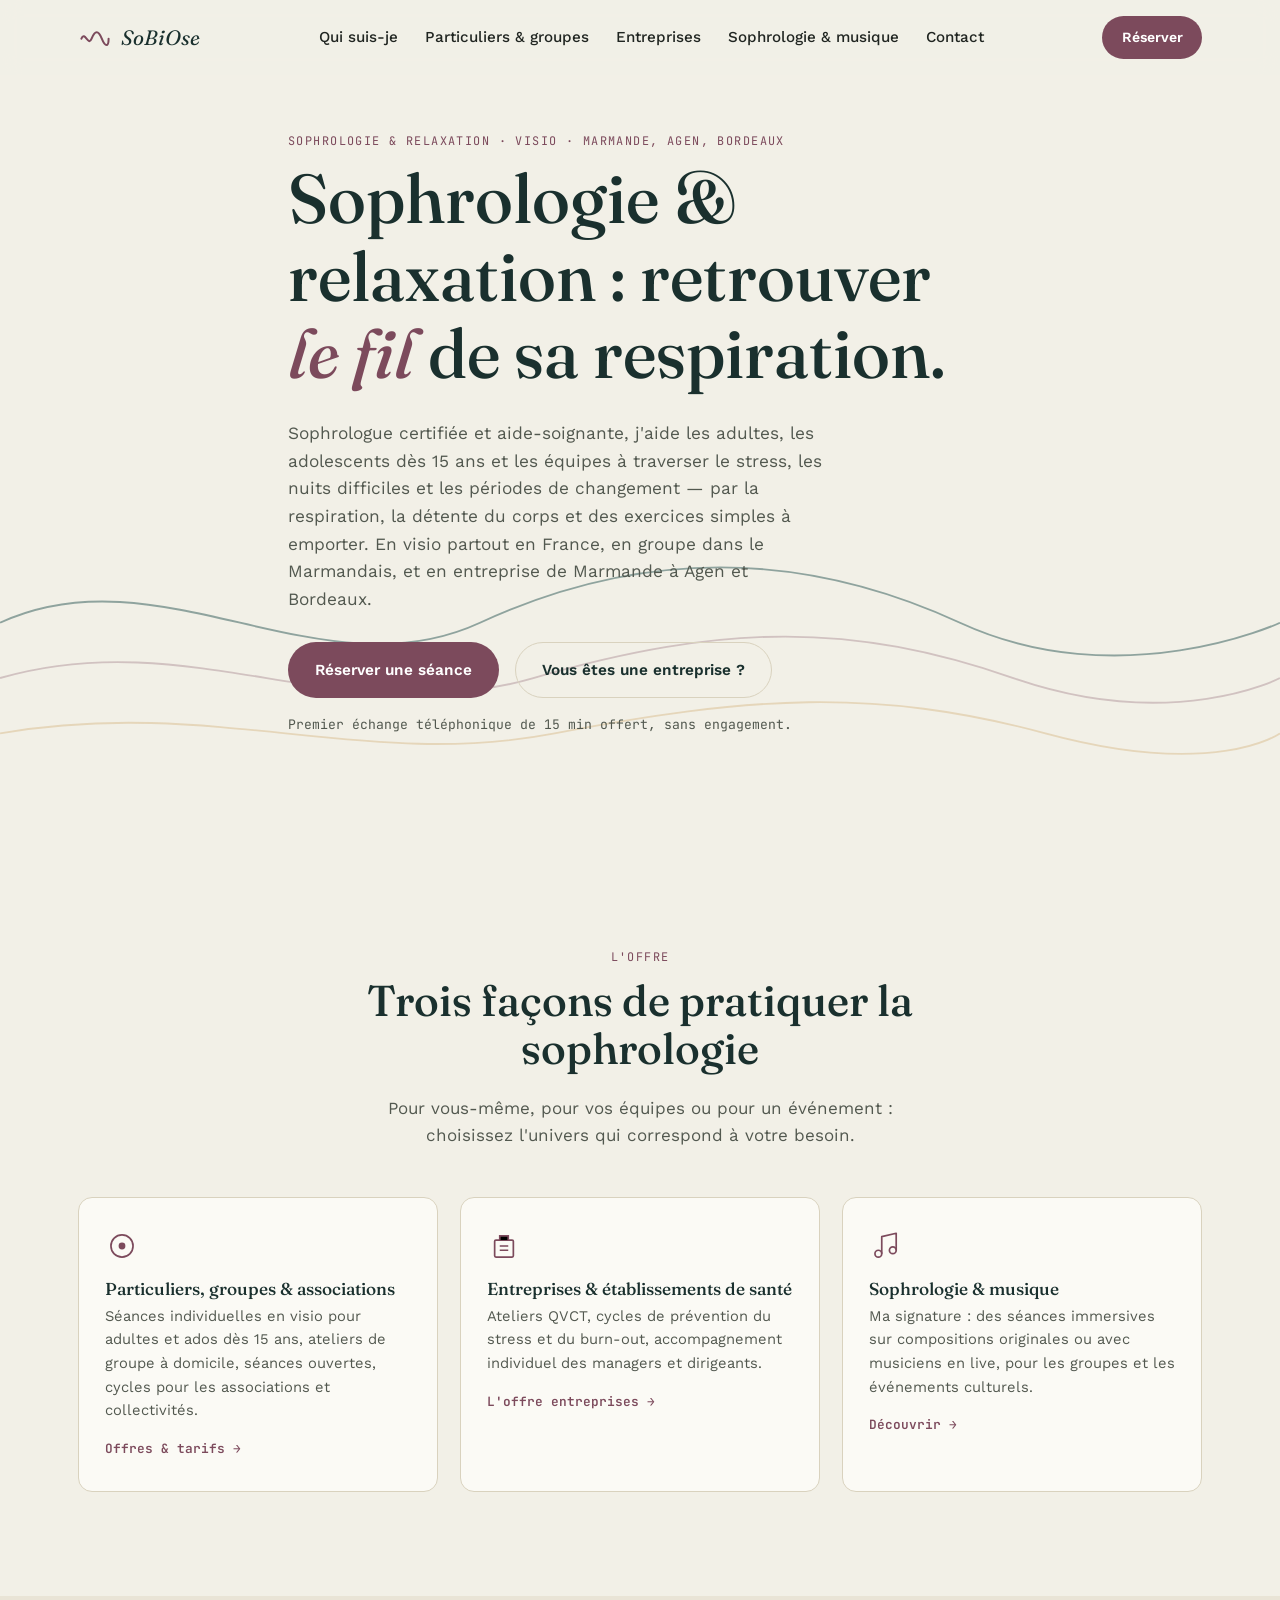
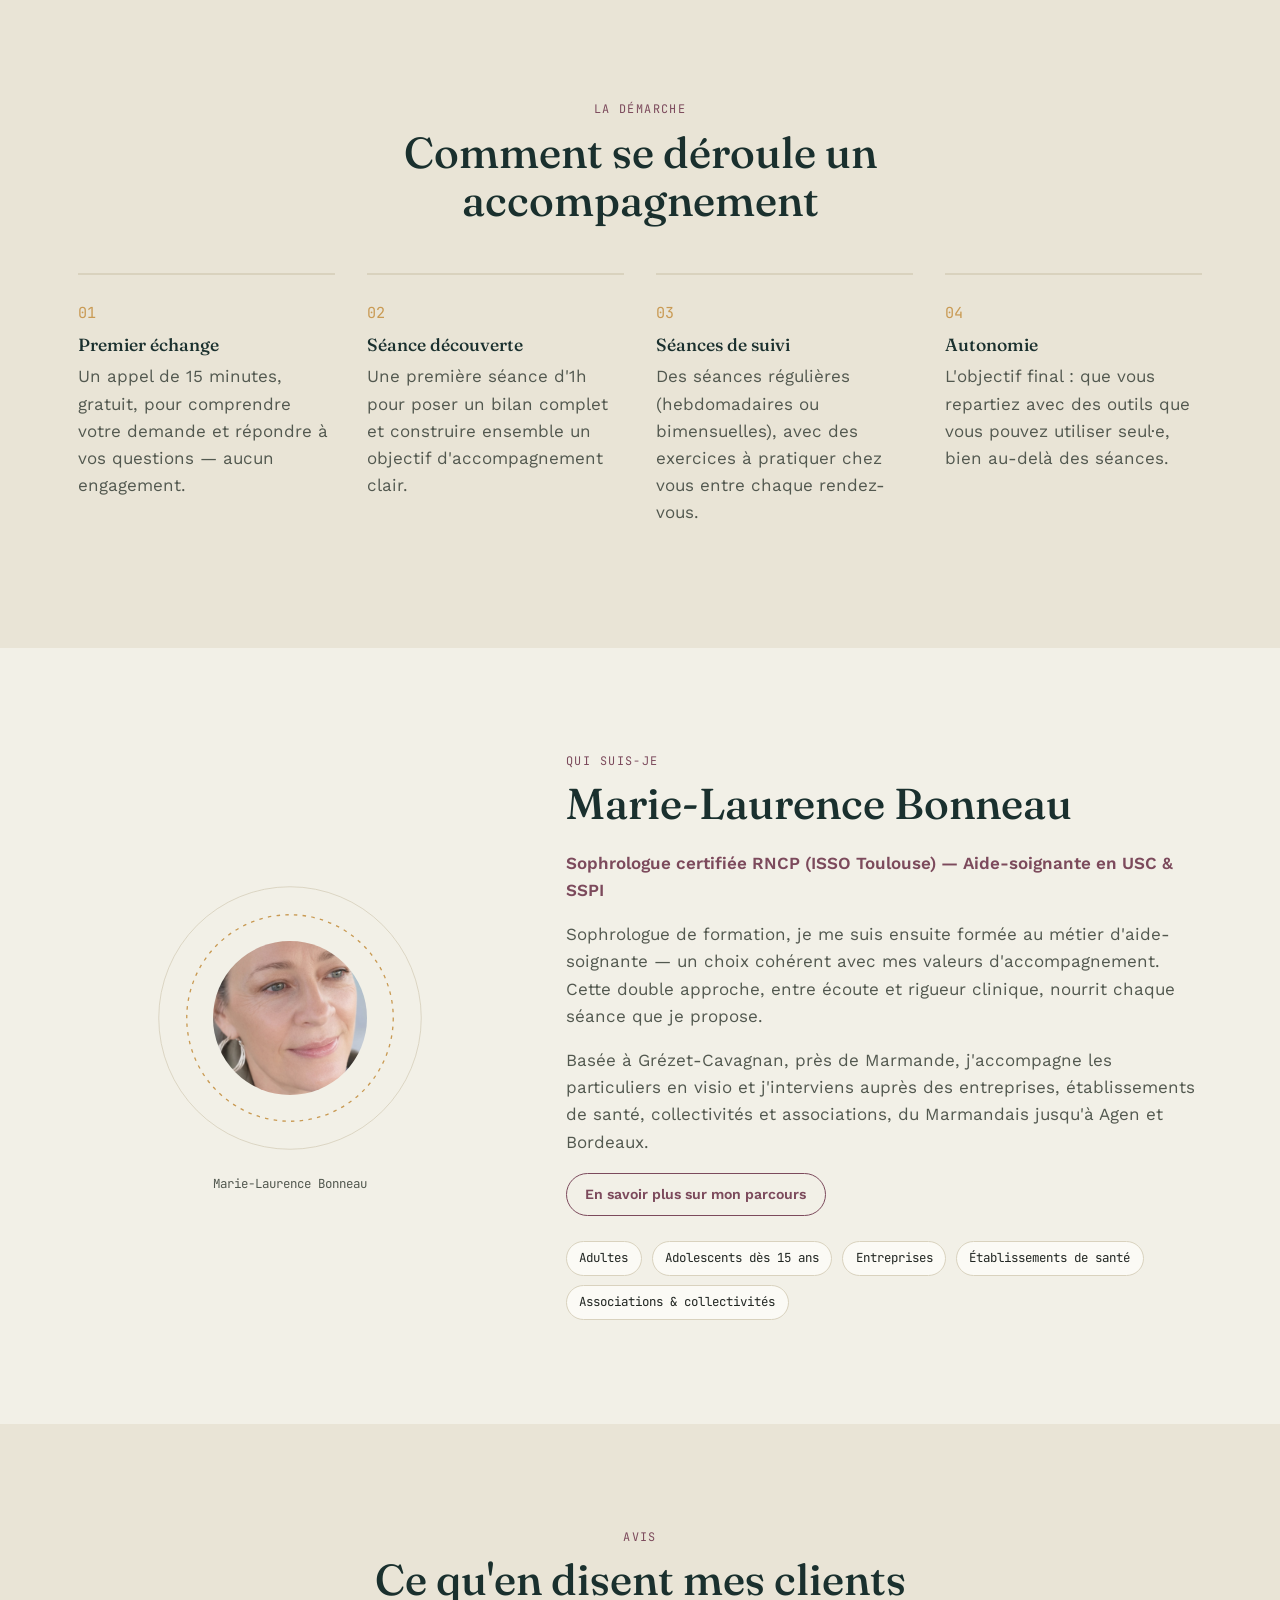
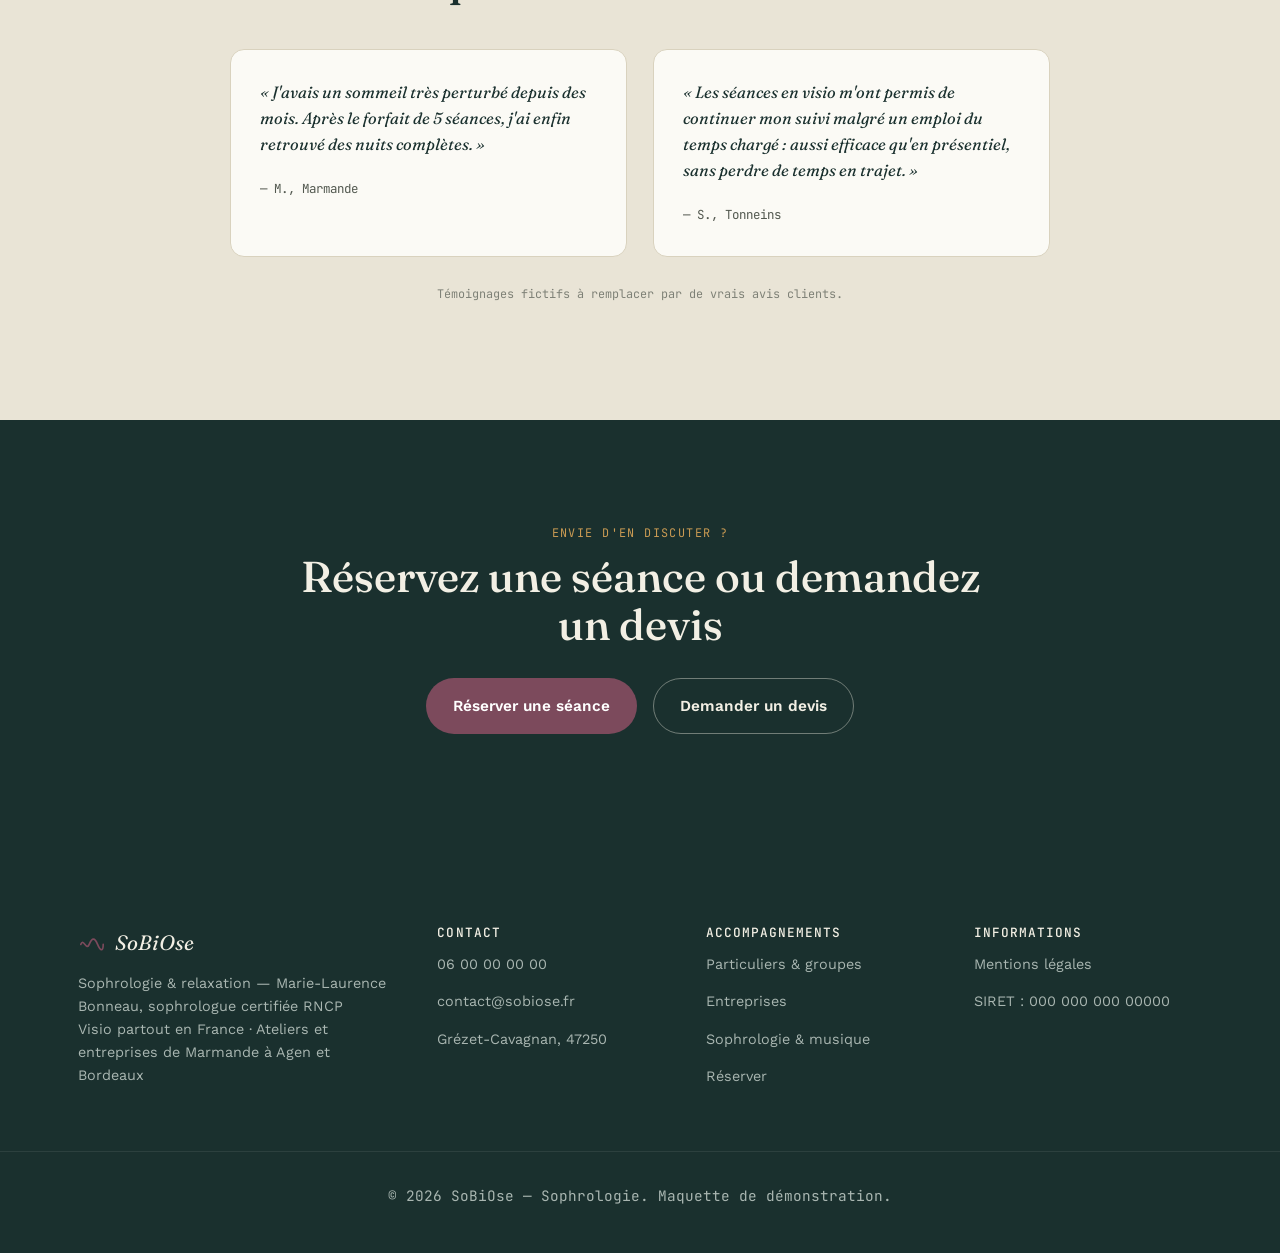
==== commit 46e839ff: "Mobile : boutons lisibles sur fond foncé, cartes longues en pleine largeur, avis en carrousel, en-tê" ====
--- a/index.html
+++ b/index.html
@@ -340,7 +340,8 @@
     <p class="eyebrow reveal center">Avis</p>
     <h2 class="section-title reveal center">Ce qu'en disent mes clients</h2>
 
-    <div class="testi-grid testi-grid-2 reveal">
+    <div class="testi-carousel reveal">
+      <div class="testi-track" tabindex="0" aria-label="Avis clients, faire défiler horizontalement">
       <blockquote class="testi-card">
         <p>« J'avais un sommeil très perturbé depuis des mois. Après le forfait
         de 5 séances, j'ai enfin retrouvé des nuits complètes. »</p>
@@ -352,6 +353,8 @@
         de temps en trajet. »</p>
         <cite>— S., Tonneins</cite>
       </blockquote>
+      </div>
+      <div class="testi-dots" aria-hidden="true"></div>
     </div>
 
     <p class="testi-disclaimer">Témoignages fictifs à remplacer par de vrais avis clients.</p>
@@ -363,9 +366,9 @@
   <div class="wrap center">
     <p class="eyebrow">Envie d'en discuter ?</p>
     <h2 class="section-title">Réservez une séance ou demandez un devis</h2>
-    <div class="hero-cta" style="justify-content:center;">
+    <div class="hero-cta hero-cta-center">
       <a href="reservation.html" class="btn btn-primary">Réserver une séance</a>
-      <a href="contact.html#devis" class="btn btn-ghost btn-ghost-light">Demander un devis (entreprises, collectivités)</a>
+      <a href="contact.html#devis" class="btn btn-ghost btn-ghost-light">Demander un devis</a>
     </div>
   </div>
 </section>
--- a/css/style.css
+++ b/css/style.css
@@ -304,6 +304,24 @@
 .testi-card p { font-family: var(--font-display); font-style: italic; font-size: 1.02rem; color: var(--color-river-2); }
 .testi-card cite { font-family: var(--font-mono); font-size: .78rem; color: var(--color-ink-soft); font-style: normal; }
 .testi-grid-2 { grid-template-columns: repeat(2, 1fr); max-width: 820px; margin-left: auto; margin-right: auto; }
+.hero-cta-center { justify-content: center; }
+
+/* Avis : une seule ligne qui défile carte par carte (scroll-snap) */
+.testi-carousel { max-width: 820px; margin: 2.8rem auto 0; }
+.testi-track {
+  display: flex; gap: 1.6rem; overflow-x: auto; scroll-snap-type: x mandatory;
+  scroll-behavior: smooth; scrollbar-width: none; padding-bottom: .2rem;
+}
+.testi-track::-webkit-scrollbar { display: none; }
+.testi-track:focus-visible { outline: 2px solid var(--color-plum); outline-offset: 4px; border-radius: var(--radius-md); }
+.testi-track .testi-card { flex: 0 0 calc(50% - .8rem); scroll-snap-align: start; }
+.testi-dots { display: flex; justify-content: center; gap: .5rem; margin-top: 1.2rem; }
+.testi-dots[hidden] { display: none; }
+.testi-dots button {
+  width: 8px; height: 8px; padding: 0; border: none; border-radius: 999px;
+  background: var(--color-line); cursor: pointer; transition: width .25s var(--ease), background .25s;
+}
+.testi-dots button.is-active { width: 22px; background: var(--color-plum); }
 .testi-disclaimer { text-align: center; font-family: var(--font-mono); font-size: .74rem; color: var(--color-ink-soft); margin-top: 1.6rem; opacity: .7; }
 
 /* =========================================================
@@ -582,8 +600,6 @@
   .booking-actions .btn { width: 100%; }
   .footer-inner { grid-template-columns: 1fr; }
 
-  /* Témoignages : citation centrée, comme une vraie carte-citation */
-  .testi-card { text-align: center; }
 
   /* Tags "Adultes / Ados / ..." centrés sous la bio */
   .about-tags { justify-content: center; }
@@ -596,3 +612,44 @@
 .faq-item p a { color: var(--color-plum); }
 .map-label-far { font-style: italic; fill: var(--color-plum); font-size: 11px; }
 .hero-text a { color: var(--color-plum); }
+
+/* =========================================================
+   MOBILE — ajustements d'agencement
+   ========================================================= */
+@media (max-width: 620px) {
+  /* En-tête plus compact */
+  .header-inner { padding-top: 10px; padding-bottom: 10px; }
+  .brand-mark svg { width: 28px; height: 28px; }
+  .brand-text { font-size: 1.2rem; }
+  .main-nav { inset: 56px 0 0 0; }
+
+  /* Bloc d'appel à l'action sur fond foncé : bouton secondaire lisible,
+     boutons de même largeur, moins de vide avant le pied de page */
+  .section-booking .hero-cta { flex-direction: column; align-items: stretch; max-width: 340px; margin-left: auto; margin-right: auto; }
+  .section-booking .hero-cta .btn-ghost-light {
+    background: transparent; backdrop-filter: none; -webkit-backdrop-filter: none;
+    color: #F2EFE4; border-color: rgba(242,239,228,.45);
+  }
+  .section-booking .section-title { margin-bottom: .2em; }
+  .section-booking.section { padding-bottom: 1.4rem; }
+  .site-footer { padding-top: 2rem; }
+
+  /* Cartes à texte long (piliers, enjeux, approche…) : une par ligne,
+     texte à gauche, icône à côté du titre */
+  .pillars-grid, .cards-grid-long { grid-template-columns: 1fr; gap: .9rem; }
+  .pillars-grid .p-card, .cards-grid-long .p-card {
+    text-align: left; padding: 1.2rem 1.25rem;
+    display: grid; grid-template-columns: auto 1fr; column-gap: .8rem; align-items: center;
+  }
+  .pillars-grid .p-icon, .cards-grid-long .p-icon { margin: 0; }
+  .pillars-grid .p-card h3, .cards-grid-long .p-card h3 { font-size: 1.05rem; margin: 0; }
+  .pillars-grid .p-card p, .cards-grid-long .p-card p,
+  .pillars-grid .pillar-link { grid-column: 1 / -1; }
+  .pillars-grid .p-card p, .cards-grid-long .p-card p { font-size: .9rem; margin-top: .6rem; }
+  .pillars-grid .pillar-link { margin-top: .8rem; }
+
+  /* Avis : un avis par écran, plus compact */
+  .testi-track { gap: .9rem; }
+  .testi-track .testi-card { flex-basis: 100%; padding: 1.3rem 1.25rem; }
+  .testi-card p { font-size: .98rem; margin-bottom: .7em; }
+}
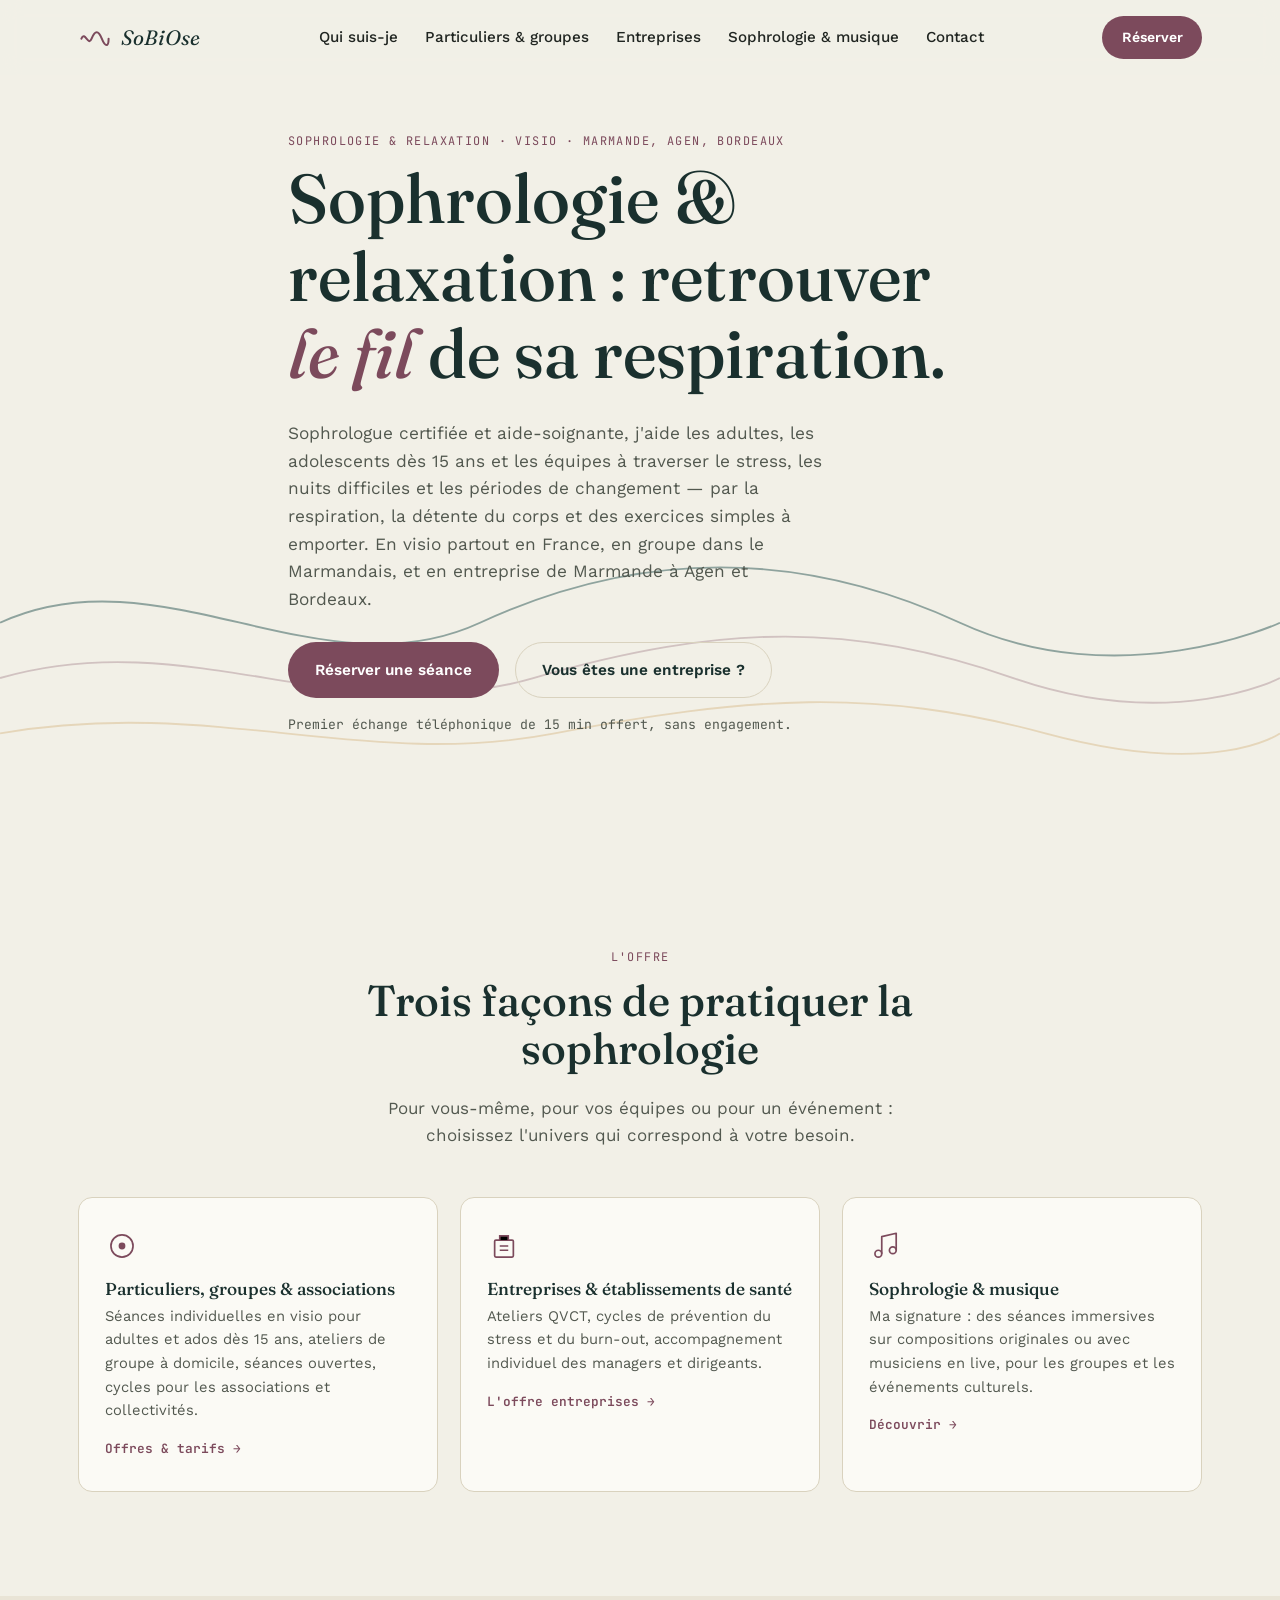
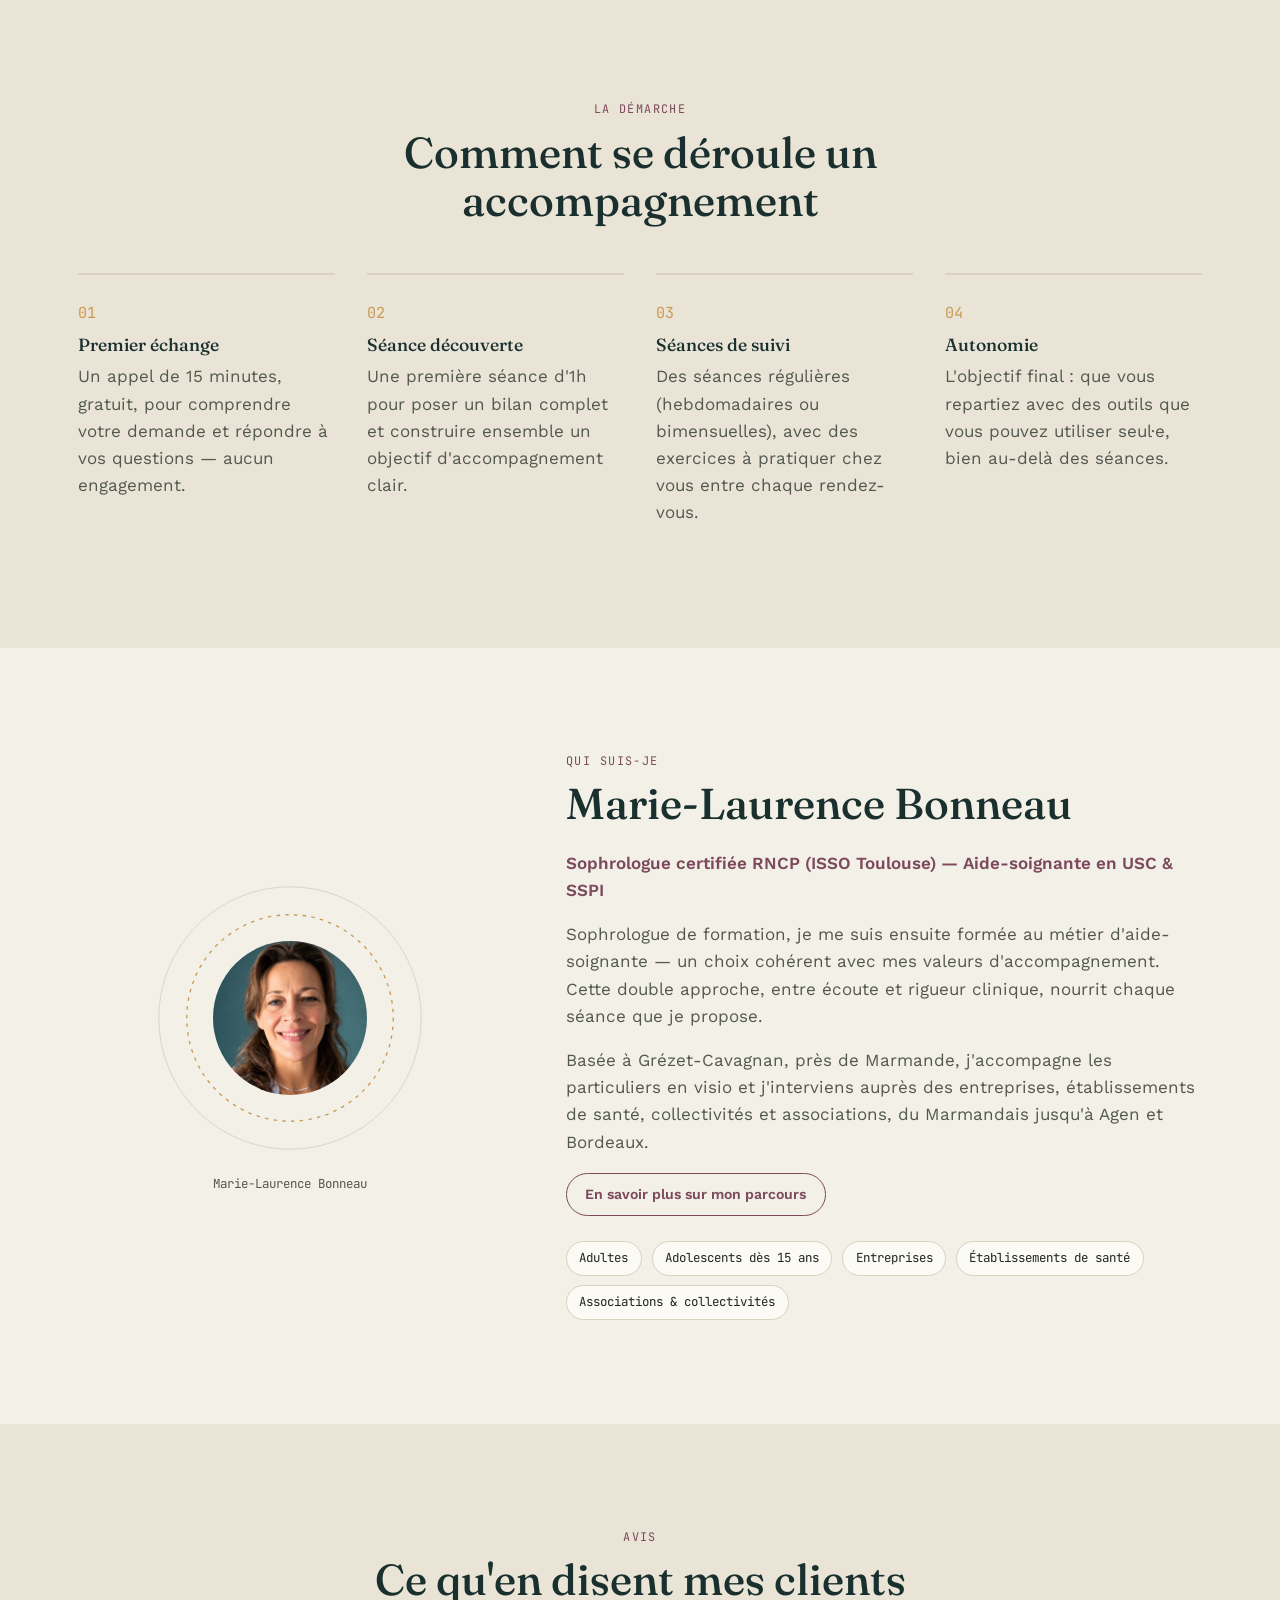
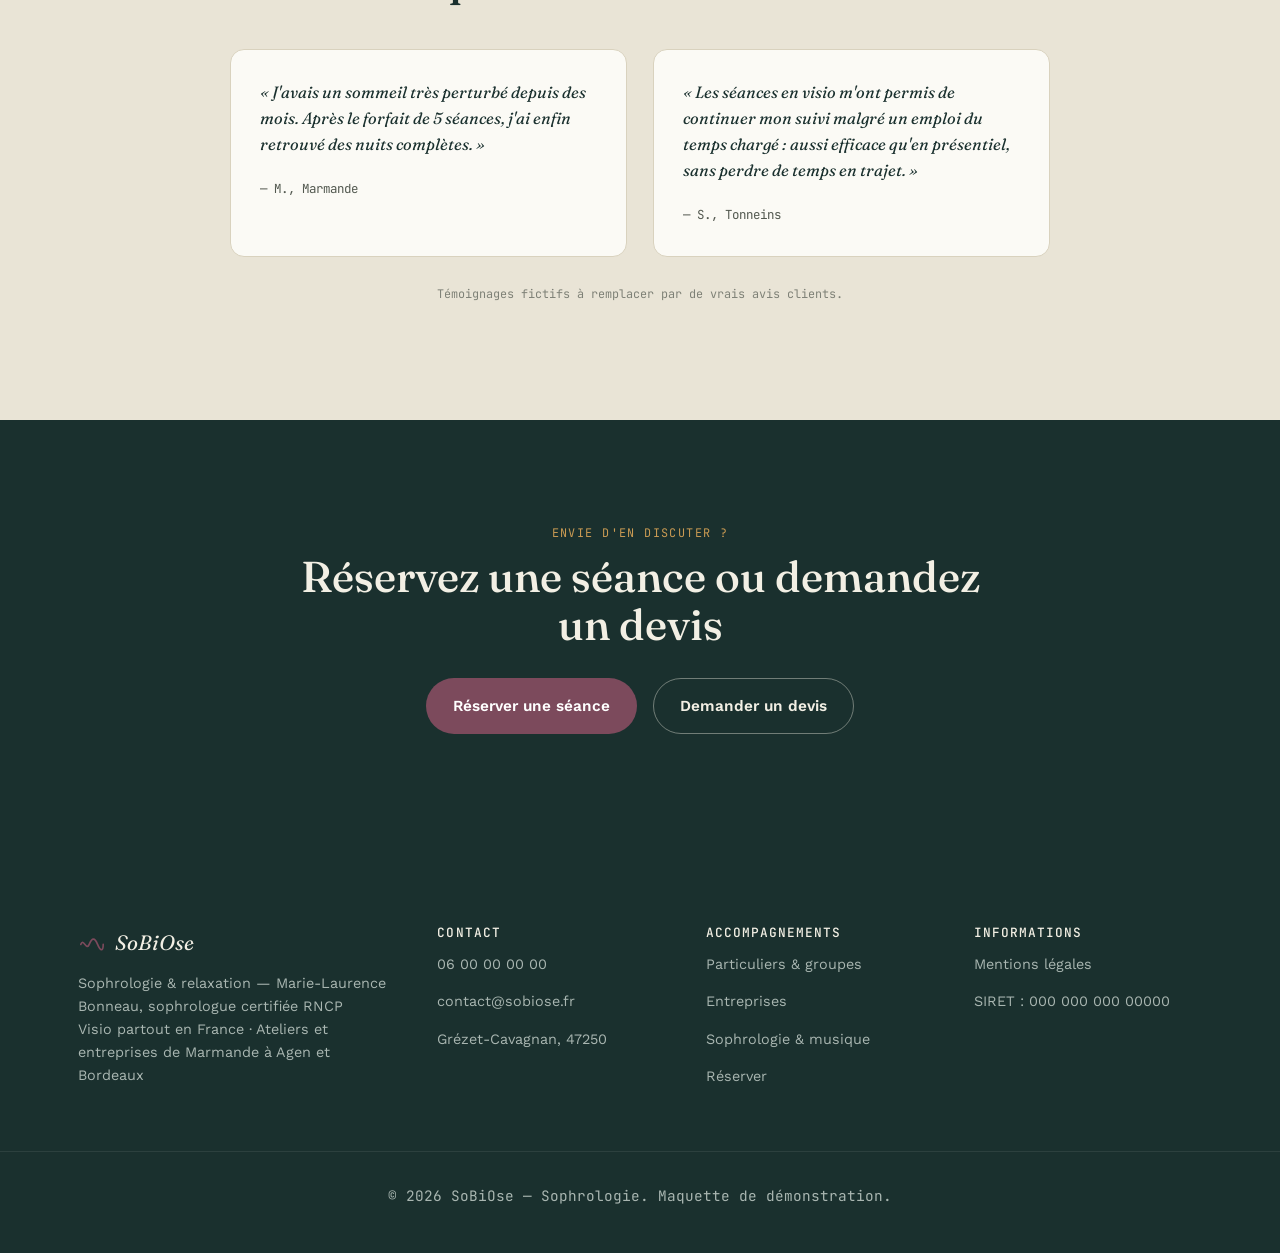
==== commit 78609b0e: "Remplace le portrait de Marie-Laurence (JPEG optimisé, 54 Ko) + og:image Co-Authored-By: Claude Opus" ====
--- a/index.html
+++ b/index.html
@@ -24,10 +24,12 @@
 
 
 
+
 <!-- SEO:START -->
 <link rel="canonical" href="https://sobiose.fr/">
 <meta property="og:url" content="https://sobiose.fr/">
 <meta property="og:site_name" content="SoBiOse">
+<meta property="og:image" content="https://sobiose.fr/images/marie-laurence.jpg">
 <meta property="og:type" content="website">
 <meta property="og:locale" content="fr_FR">
 <meta property="og:title" content="SoBiOse — Sophrologue à Marmande, en visio et en entreprise">
@@ -97,6 +99,7 @@
    "worksFor": {
     "@id": "https://sobiose.fr/#cabinet"
    },
+   "image": "https://sobiose.fr/images/marie-laurence.jpg",
    "jobTitle": "Sophrologue certifiée RNCP niveau 5",
    "hasOccupation": [
     {
@@ -297,7 +300,7 @@
           <circle cx="160" cy="160" r="150" class="p-ring-1"/>
           <circle cx="160" cy="160" r="118" class="p-ring-2"/>
         </svg>
-        <img src="images/marie-laurence.png" alt="Marie-Laurence Bonneau, sophrologue"
+        <img src="images/marie-laurence.jpg" alt="Portrait de Marie-Laurence Bonneau, sophrologue SoBiOse" width="640" height="640"
              class="portrait-photo"
              onerror="this.style.display='none'; this.nextElementSibling.style.display='flex';">
         <div class="portrait-fallback" aria-hidden="true"><span>ML</span></div>
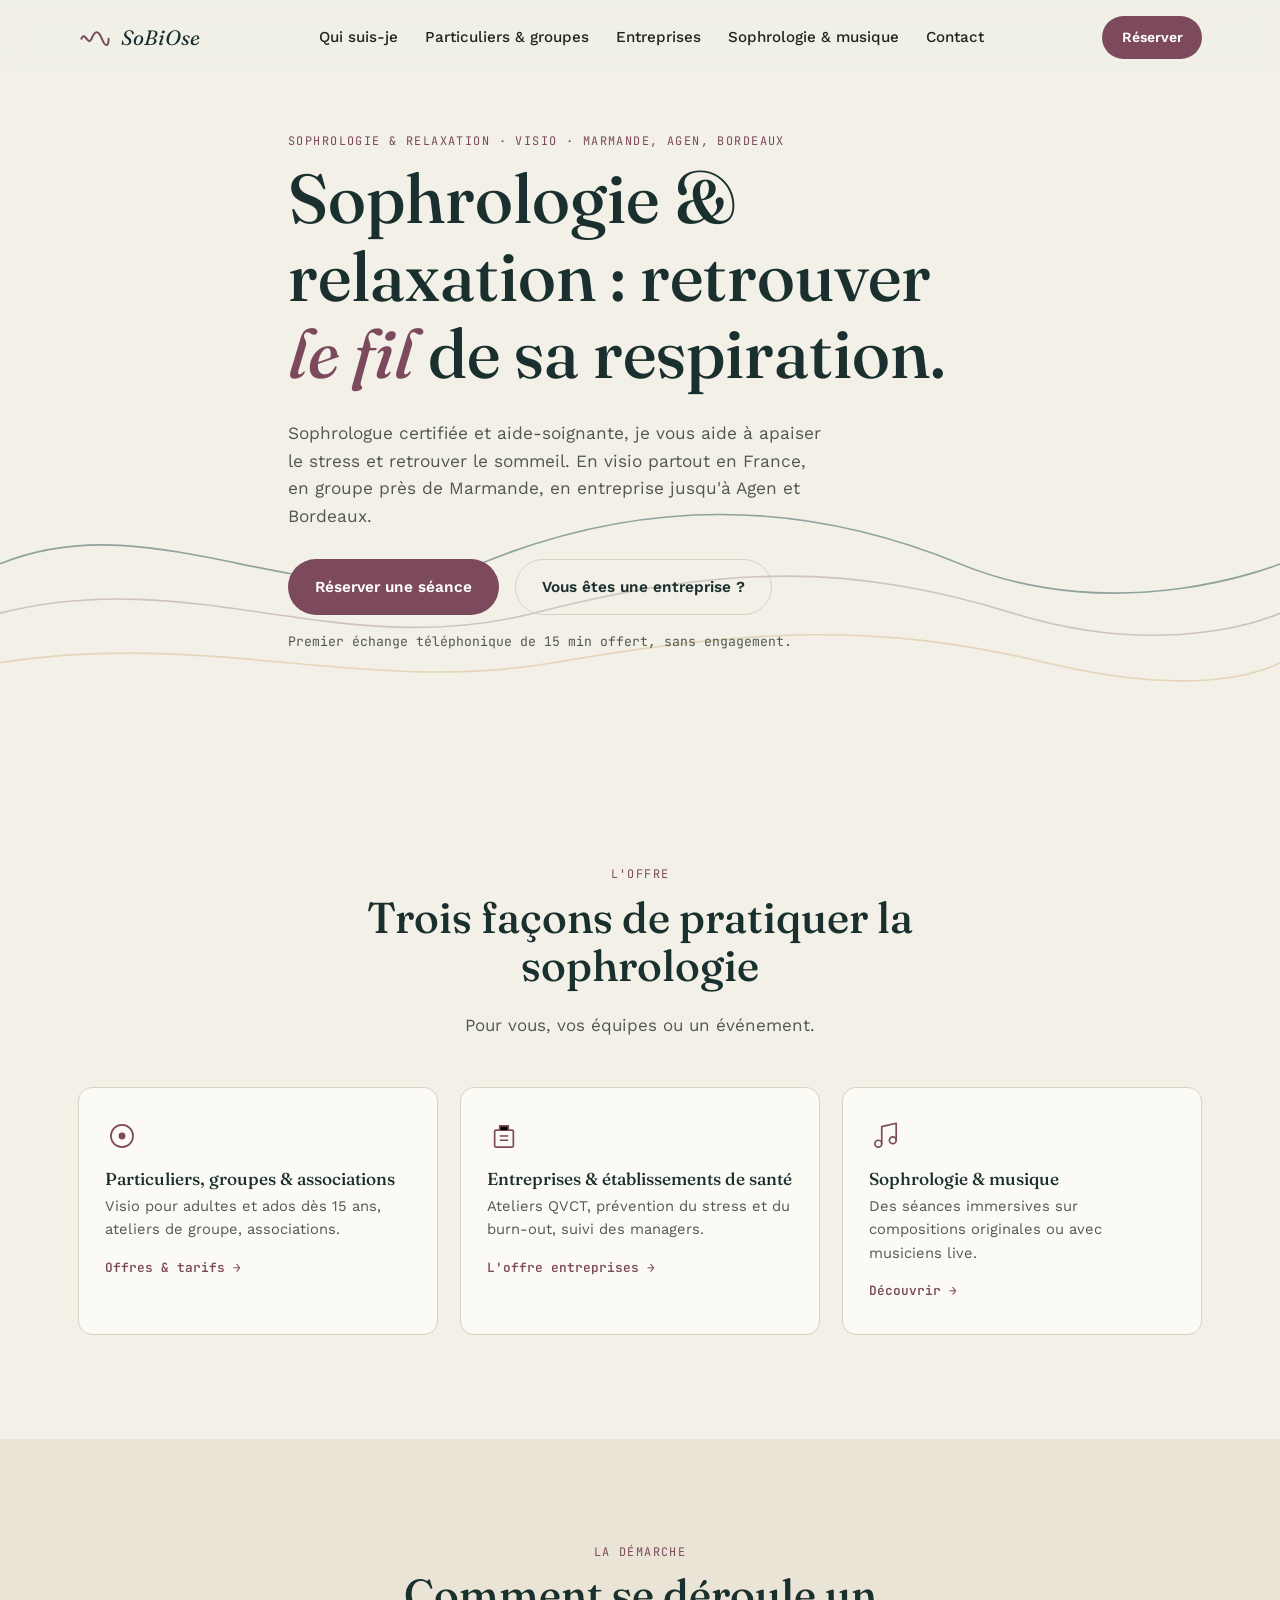
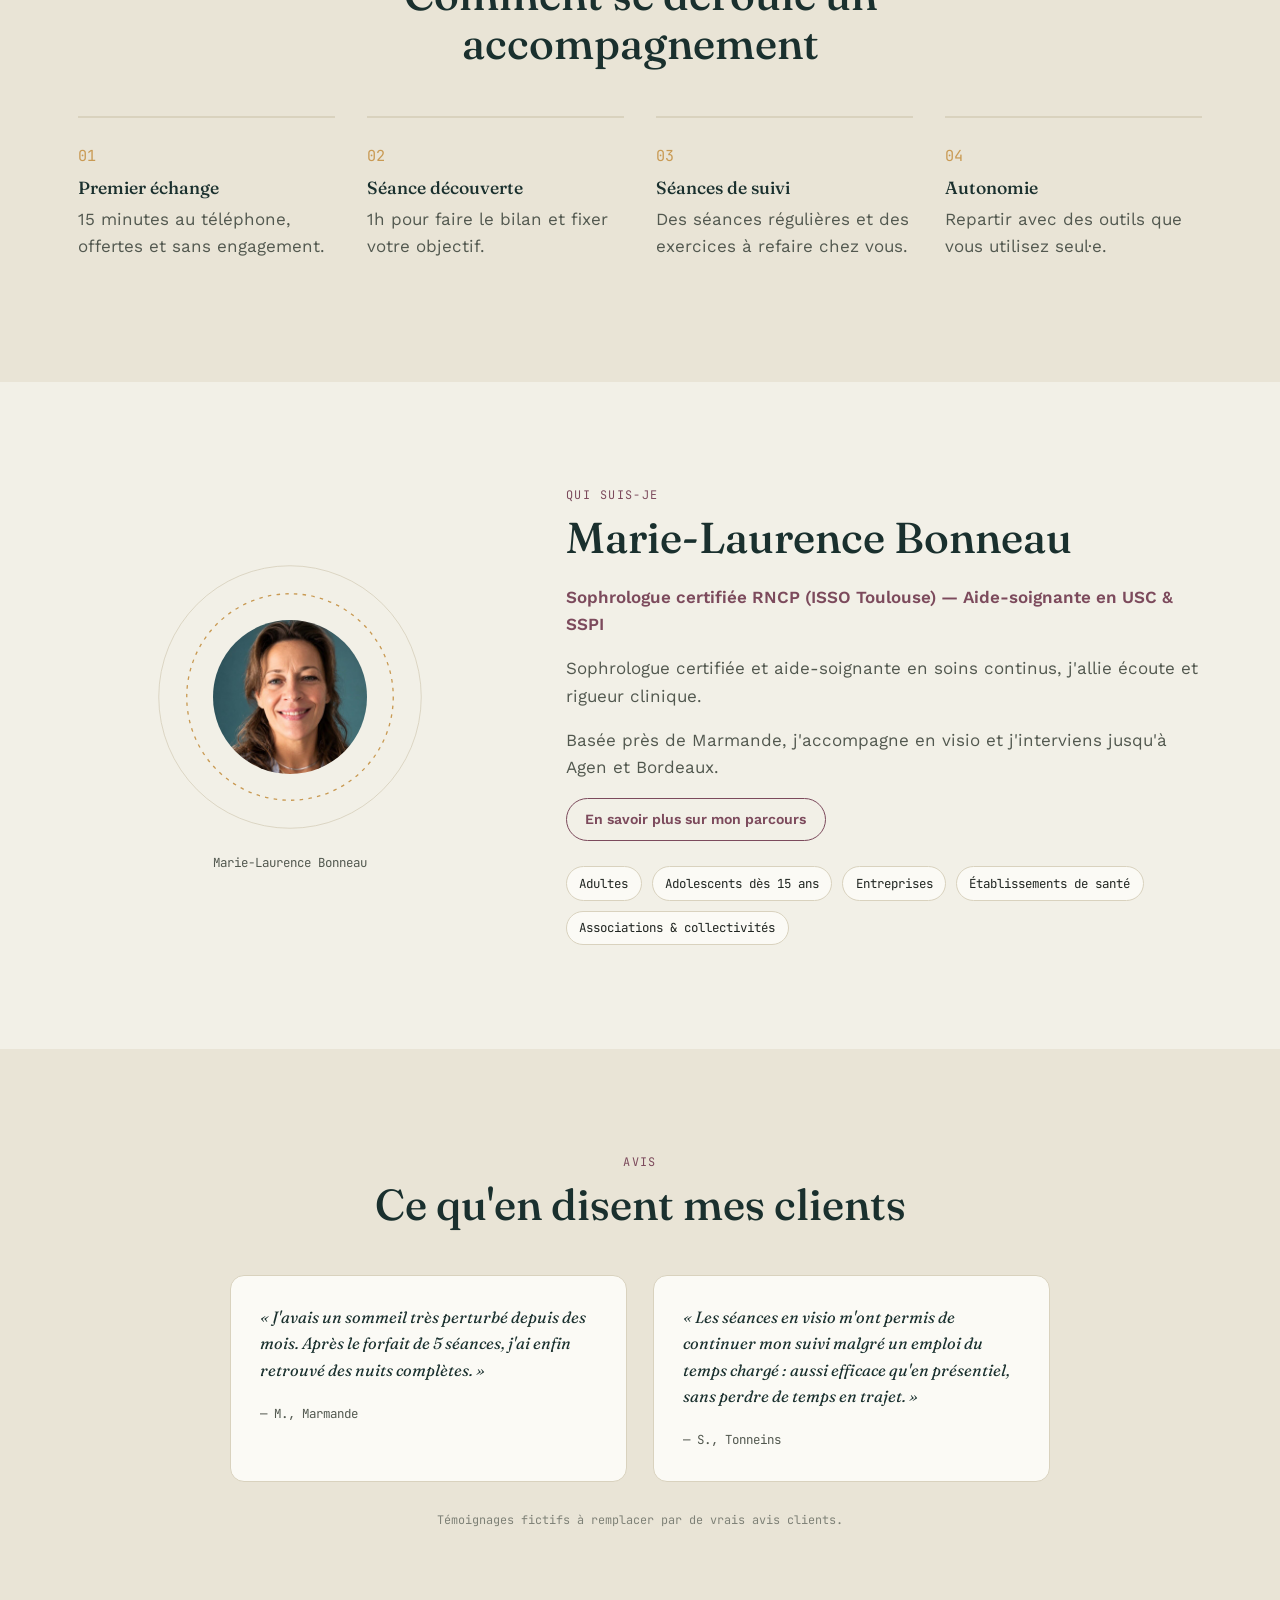
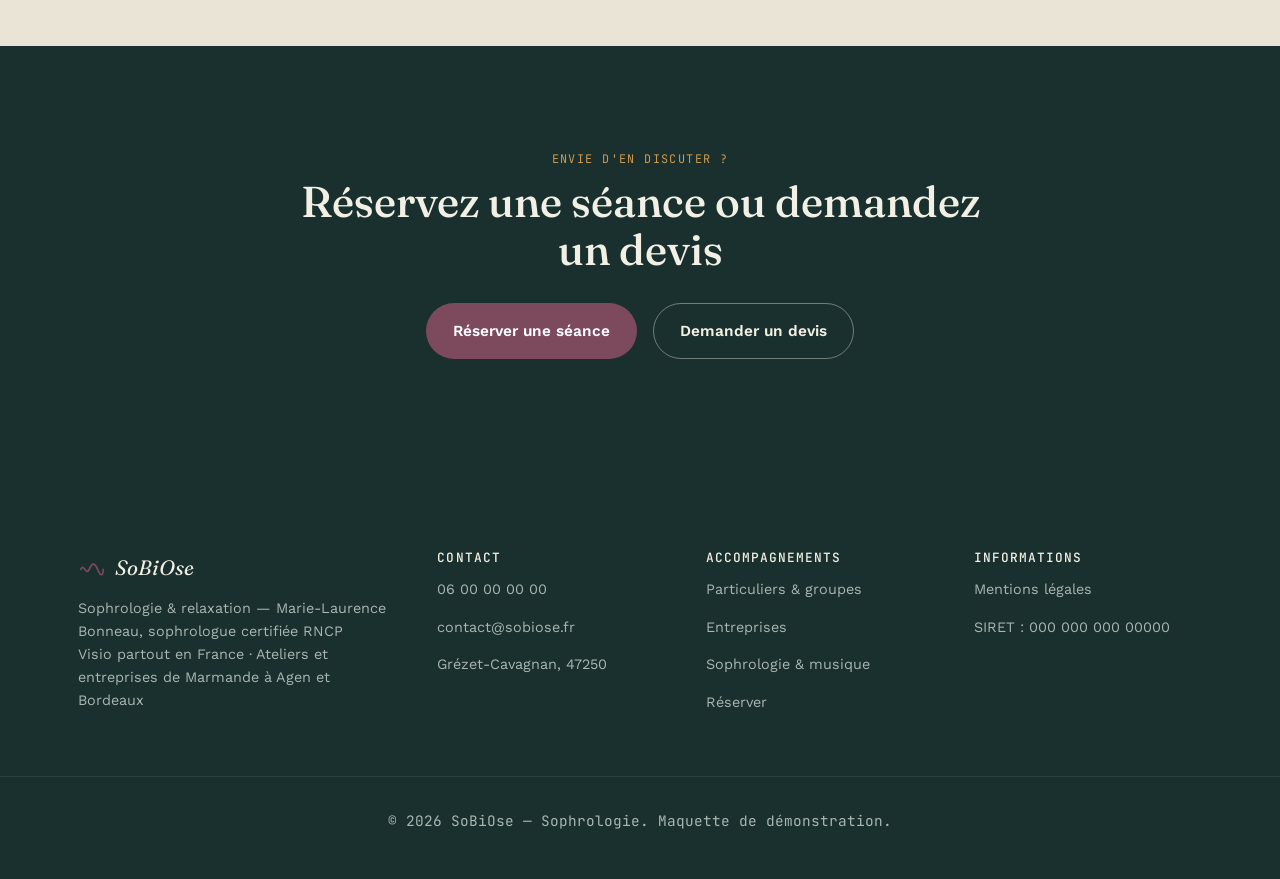
==== commit 13caae72: "Textes raccourcis, plus d'essentiel sur mobile sans perte SEO - Accroches, intros et cartes réécrite" ====
--- a/index.html
+++ b/index.html
@@ -19,6 +19,7 @@
      - Le site est découpé en 5 pages (index / offres / reservation /
        a-propos / contact), header et footer sont dupliqués sur chacune.
      =================================================================== -->
+
 
 
 
@@ -191,14 +192,7 @@
   <div class="wrap hero-inner">
     <p class="eyebrow reveal">Sophrologie &amp; relaxation · Visio · Marmande, Agen, Bordeaux</p>
     <h1 class="hero-title reveal">Sophrologie &amp; relaxation : retrouver <em>le fil</em> de sa respiration.</h1>
-    <p class="hero-text reveal">
-      Sophrologue certifiée et aide-soignante, j'aide les adultes, les
-      adolescents dès 15&nbsp;ans et les équipes à traverser le stress, les
-      nuits difficiles et les périodes de changement — par la respiration,
-      la détente du corps et des exercices simples à emporter. En visio
-      partout en France, en groupe dans le Marmandais, et en entreprise de
-      Marmande à Agen et Bordeaux.
-    </p>
+    <p class="hero-text reveal">Sophrologue certifiée et aide-soignante, je vous aide à apaiser le stress et retrouver le sommeil. En visio partout en France, en groupe près de Marmande, en entreprise jusqu'à Agen et Bordeaux.</p>
     <div class="hero-cta reveal">
       <a href="reservation.html" class="btn btn-primary">Réserver une séance</a>
       <a href="entreprises.html" class="btn btn-ghost">Vous êtes une entreprise ?</a>
@@ -212,10 +206,7 @@
   <div class="wrap">
     <p class="eyebrow reveal center">L'offre</p>
     <h2 class="section-title reveal center">Trois façons de pratiquer la sophrologie</h2>
-    <p class="section-lead reveal center">
-      Pour vous-même, pour vos équipes ou pour un événement : choisissez
-      l'univers qui correspond à votre besoin.
-    </p>
+    <p class="section-lead reveal center">Pour vous, vos équipes ou un événement.</p>
 
     <div class="cards-grid pillars-grid reveal">
       <article class="p-card">
@@ -223,7 +214,7 @@
           <svg viewBox="0 0 40 40"><circle cx="20" cy="20" r="13" fill="none" stroke="currentColor" stroke-width="2"/><circle cx="20" cy="20" r="4" fill="currentColor"/></svg>
         </span>
         <h3>Particuliers, groupes &amp; associations</h3>
-        <p>Séances individuelles en visio pour adultes et ados dès 15&nbsp;ans, ateliers de groupe à domicile, séances ouvertes, cycles pour les associations et collectivités.</p>
+        <p>Visio pour adultes et ados dès 15&nbsp;ans, ateliers de groupe, associations.</p>
         <a href="offres.html" class="pillar-link">Offres &amp; tarifs →</a>
       </article>
 
@@ -232,7 +223,7 @@
           <svg viewBox="0 0 40 40"><rect x="9" y="13" width="22" height="20" rx="1.5" fill="none" stroke="currentColor" stroke-width="2"/><path d="M15 13V8h10v5" stroke="currentColor" stroke-width="2"/><path d="M15 20h10M15 25h10" stroke="currentColor" stroke-width="1.6"/></svg>
         </span>
         <h3>Entreprises &amp; établissements de santé</h3>
-        <p>Ateliers QVCT, cycles de prévention du stress et du burn-out, accompagnement individuel des managers et dirigeants.</p>
+        <p>Ateliers QVCT, prévention du stress et du burn-out, suivi des managers.</p>
         <a href="entreprises.html" class="pillar-link">L'offre entreprises →</a>
       </article>
 
@@ -241,7 +232,7 @@
           <svg viewBox="0 0 40 40"><path d="M15 29V9l17-4v20" fill="none" stroke="currentColor" stroke-width="2" stroke-linejoin="round"/><circle cx="11" cy="29" r="4" fill="none" stroke="currentColor" stroke-width="2"/><circle cx="28" cy="25" r="4" fill="none" stroke="currentColor" stroke-width="2"/></svg>
         </span>
         <h3>Sophrologie &amp; musique</h3>
-        <p>Ma signature : des séances immersives sur compositions originales ou avec musiciens en live, pour les groupes et les événements culturels.</p>
+        <p>Des séances immersives sur compositions originales ou avec musiciens live.</p>
         <a href="sophrologie-musique.html" class="pillar-link">Découvrir →</a>
       </article>
     </div>
@@ -259,32 +250,28 @@
         <span class="step-num">01</span>
         <div class="step-content">
           <h3>Premier échange</h3>
-          <p>Un appel de 15 minutes, gratuit, pour comprendre votre demande et répondre
-          à vos questions — aucun engagement.</p>
+          <p>15 minutes au téléphone, offertes et sans engagement.</p>
         </div>
       </li>
       <li class="step reveal">
         <span class="step-num">02</span>
         <div class="step-content">
           <h3>Séance découverte</h3>
-          <p>Une première séance d'1h pour poser un bilan complet et construire
-          ensemble un objectif d'accompagnement clair.</p>
+          <p>1h pour faire le bilan et fixer votre objectif.</p>
         </div>
       </li>
       <li class="step reveal">
         <span class="step-num">03</span>
         <div class="step-content">
           <h3>Séances de suivi</h3>
-          <p>Des séances régulières (hebdomadaires ou bimensuelles), avec des exercices
-          à pratiquer chez vous entre chaque rendez-vous.</p>
+          <p>Des séances régulières et des exercices à refaire chez vous.</p>
         </div>
       </li>
       <li class="step reveal">
         <span class="step-num">04</span>
         <div class="step-content">
           <h3>Autonomie</h3>
-          <p>L'objectif final : que vous repartiez avec des outils que vous pouvez
-          utiliser seul·e, bien au-delà des séances.</p>
+          <p>Repartir avec des outils que vous utilisez seul·e.</p>
         </div>
       </li>
     </ol>
@@ -313,16 +300,8 @@
       <h2>Marie-Laurence Bonneau</h2>
       <p class="about-role">Sophrologue certifiée RNCP (ISSO Toulouse) — Aide-soignante en USC &amp; SSPI</p>
 
-      <p>
-        Sophrologue de formation, je me suis ensuite formée au métier d'aide-soignante —
-        un choix cohérent avec mes valeurs d'accompagnement. Cette double approche,
-        entre écoute et rigueur clinique, nourrit chaque séance que je propose.
-      </p>
-      <p>
-        Basée à Grézet-Cavagnan, près de Marmande, j'accompagne les particuliers en
-        visio et j'interviens auprès des entreprises, établissements de santé,
-        collectivités et associations, du Marmandais jusqu'à Agen et Bordeaux.
-      </p>
+      <p>Sophrologue certifiée et aide-soignante en soins continus, j'allie écoute et rigueur clinique.</p>
+      <p>Basée près de Marmande, j'accompagne en visio et j'interviens jusqu'à Agen et Bordeaux.</p>
 
       <a href="a-propos.html" class="btn btn-outline btn-small">En savoir plus sur mon parcours</a>
 
--- a/css/style.css
+++ b/css/style.css
@@ -653,3 +653,17 @@
   .testi-track .testi-card { flex-basis: 100%; padding: 1.3rem 1.25rem; }
   .testi-card p { font-size: .98rem; margin-bottom: .7em; }
 }
+
+/* Mobile : aller à l'essentiel. Le texte reste dans la page (lu par Google),
+   seuls les compléments secondaires sont masqués à l'écran. */
+@media (max-width: 620px) {
+  /* Cartes courtes (« Stress », « Sommeil »…) : le titre suffit */
+  .cards-grid:not(.pillars-grid):not(.cards-grid-long) .p-card p { display: none; }
+  .cards-grid:not(.pillars-grid):not(.cards-grid-long) .p-card h3 { margin: 0; }
+  .section-lead { margin-bottom: 1.6rem; }
+  .section { padding: 2.6rem 0; }
+  .faq-list { margin-top: 1.4rem; gap: .5rem; }
+  .cards-grid, .format-grid, .testi-carousel { margin-top: 1.6rem; }
+  .format-card { padding: 1.4rem 1.3rem; }
+  .format-card dt { margin-top: .7rem; }
+}
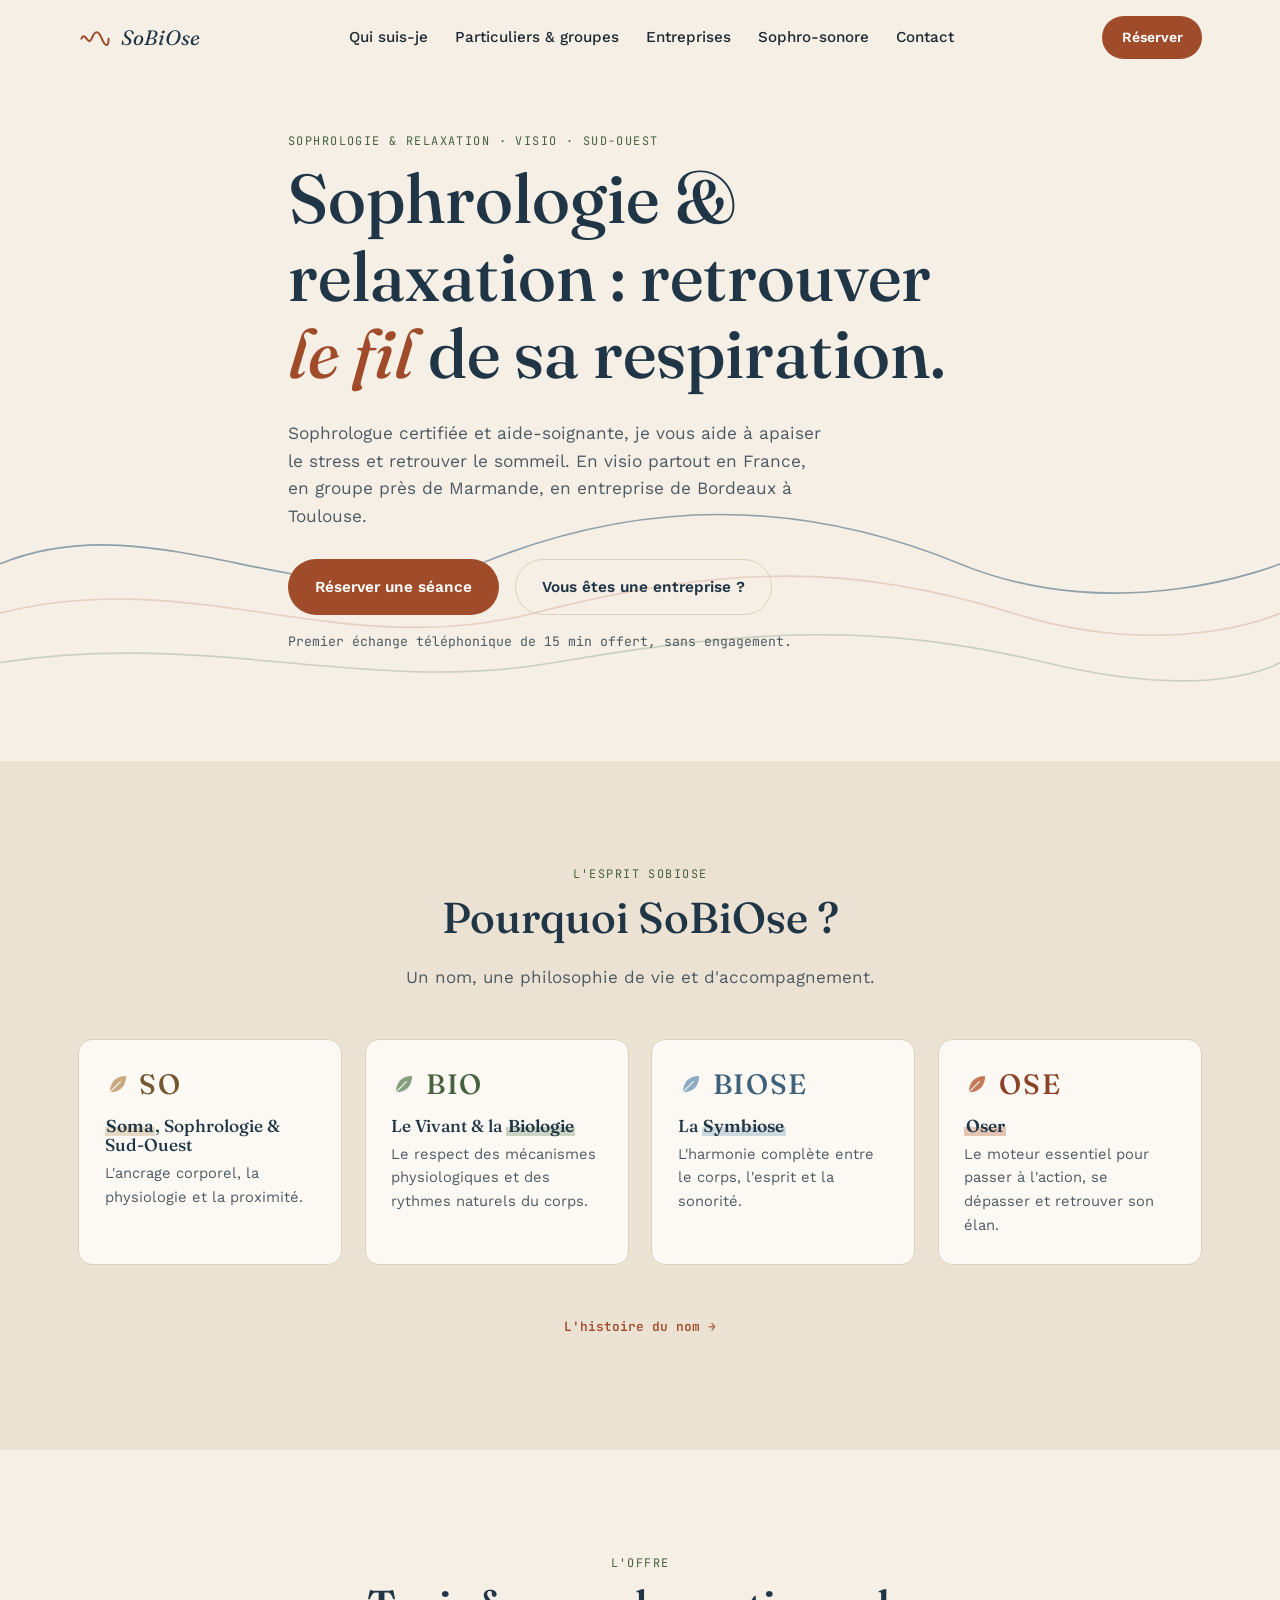
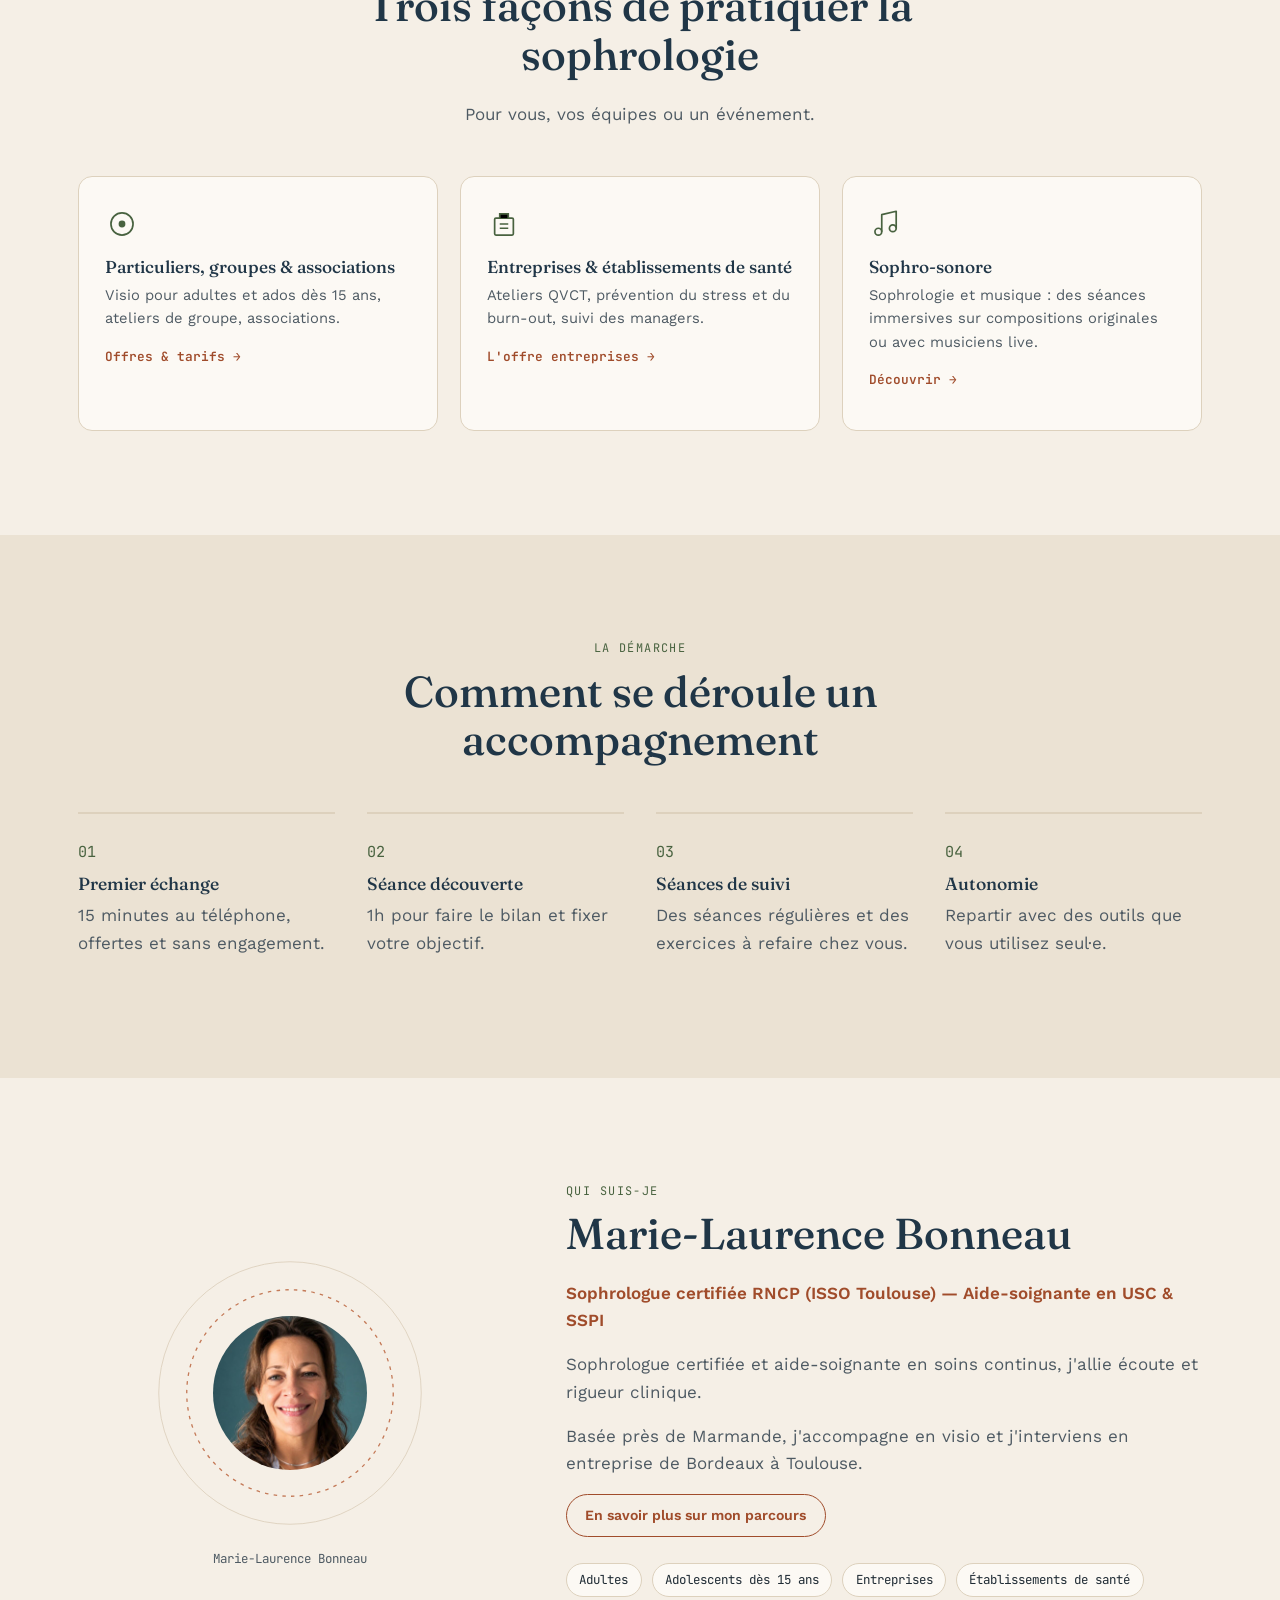
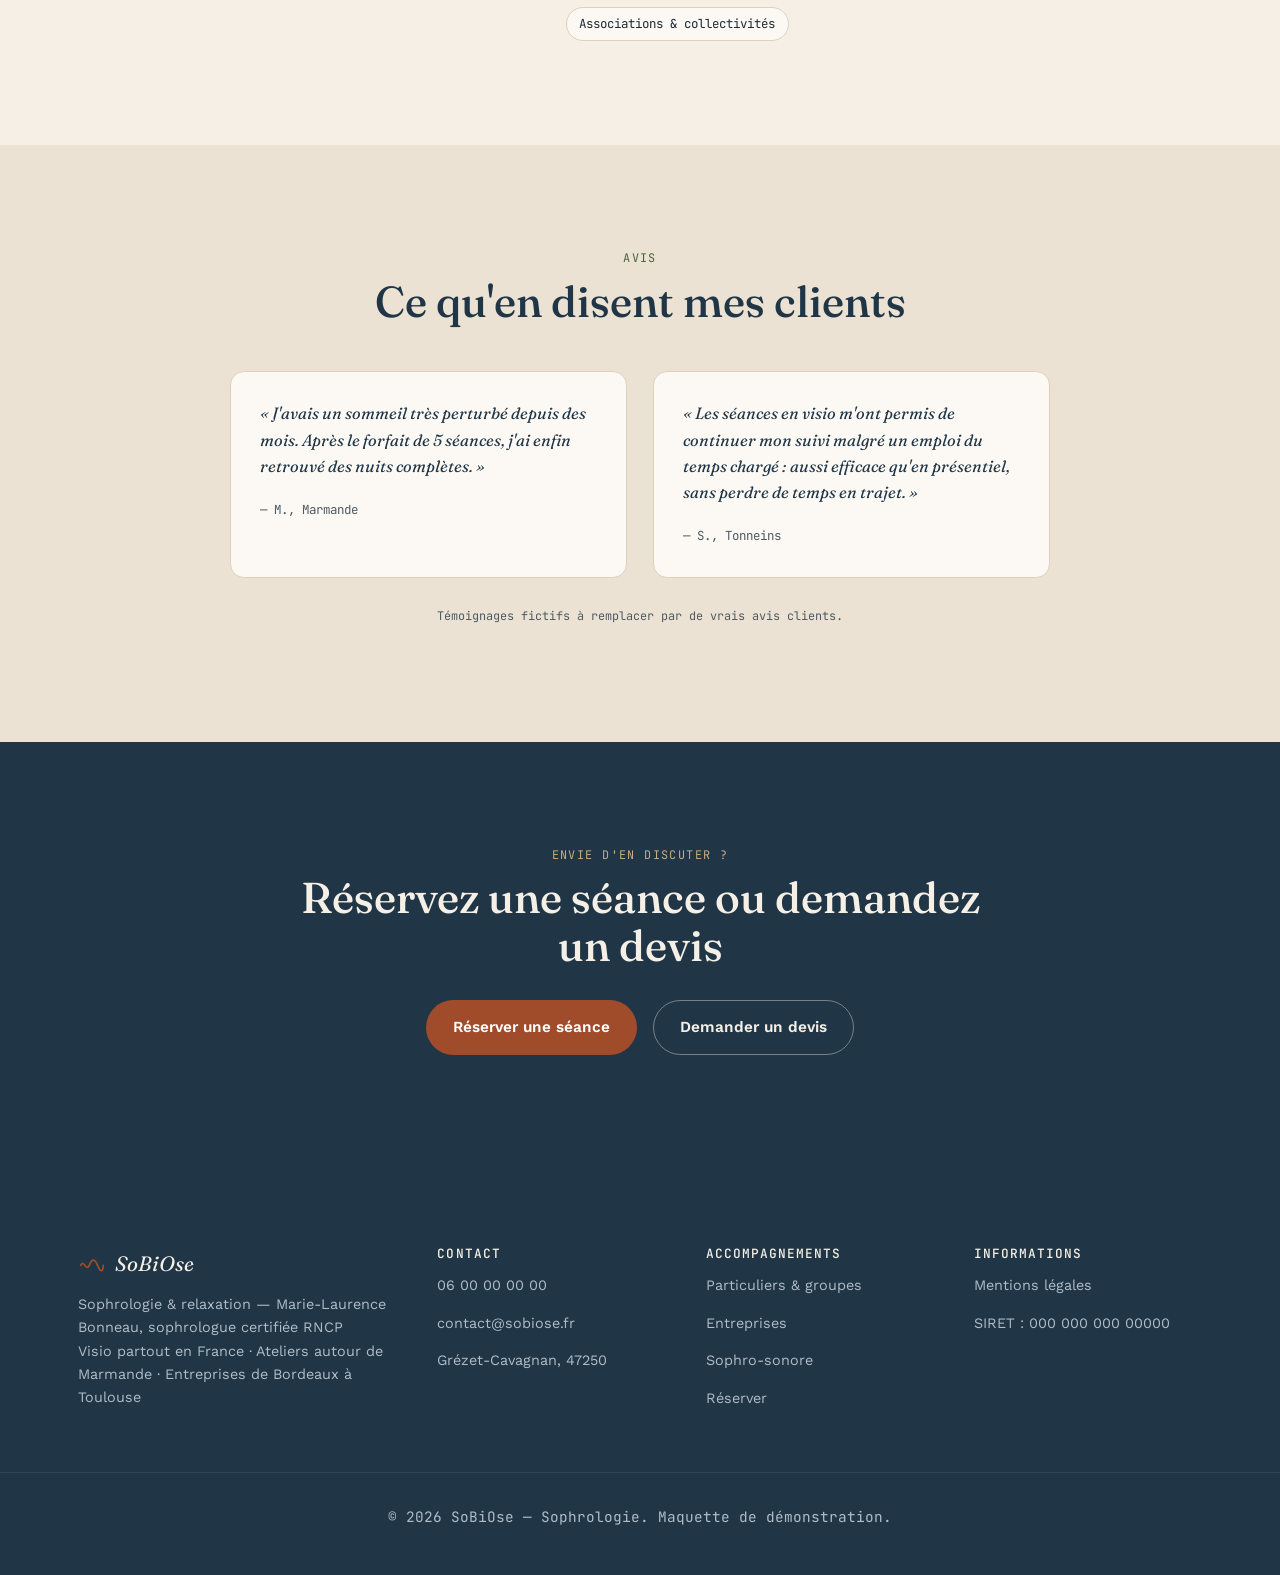
==== commit 25807930: "Nouvelle charte SoBiOse, tarifs entreprises, Toulouse et GTM avec consentement - Charte de couleurs " ====
--- a/index.html
+++ b/index.html
@@ -4,7 +4,7 @@
 <meta charset="UTF-8">
 <meta name="viewport" content="width=device-width, initial-scale=1.0">
 <title>SoBiOse — Sophrologue à Marmande, en visio et en entreprise</title>
-<meta name="description" content="Marie-Laurence Bonneau, sophrologue certifiée RNCP et aide-soignante près de Marmande (47). Sophrologie et relaxation en visio, ateliers de groupe, interventions en entreprise et séances musicales.">
+<meta name="description" content="Marie-Laurence Bonneau, sophrologue certifiée RNCP et aide-soignante près de Marmande (47). Sophrologie et relaxation en visio, ateliers de groupe, interventions en entreprise de Bordeaux à Toulouse et séances de sophrologie musicale.">
 
 <!-- ===================================================================
      Vraies informations de Marie-Laurence Bonneau déjà intégrées
@@ -19,13 +19,6 @@
      - Le site est découpé en 5 pages (index / offres / reservation /
        a-propos / contact), header et footer sont dupliqués sur chacune.
      =================================================================== -->
-
-
-
-
-
-
-
 <!-- SEO:START -->
 <link rel="canonical" href="https://sobiose.fr/">
 <meta property="og:url" content="https://sobiose.fr/">
@@ -34,7 +27,7 @@
 <meta property="og:type" content="website">
 <meta property="og:locale" content="fr_FR">
 <meta property="og:title" content="SoBiOse — Sophrologue à Marmande, en visio et en entreprise">
-<meta property="og:description" content="Marie-Laurence Bonneau, sophrologue certifiée RNCP et aide-soignante près de Marmande (47). Sophrologie et relaxation en visio, ateliers de groupe, interventions en entreprise et séances musicales.">
+<meta property="og:description" content="Marie-Laurence Bonneau, sophrologue certifiée RNCP et aide-soignante près de Marmande (47). Sophrologie et relaxation en visio, ateliers de groupe, interventions en entreprise de Bordeaux à Toulouse et séances de sophrologie musicale.">
 <script type="application/ld+json">
 {
  "@context": "https://schema.org",
@@ -74,12 +67,20 @@
      "name": "Bordeaux"
     },
     {
+     "@type": "City",
+     "name": "Toulouse"
+    },
+    {
      "@type": "AdministrativeArea",
      "name": "Lot-et-Garonne"
     },
     {
      "@type": "AdministrativeArea",
      "name": "Gironde"
+    },
+    {
+     "@type": "AdministrativeArea",
+     "name": "Haute-Garonne"
     },
     {
      "@type": "Country",
@@ -164,7 +165,7 @@
       <a href="a-propos.html">Qui suis-je</a>
       <a href="offres.html">Particuliers &amp; groupes</a>
       <a href="entreprises.html">Entreprises</a>
-      <a href="sophrologie-musique.html">Sophrologie &amp; musique</a>
+      <a href="sophrologie-musique.html">Sophro-sonore</a>
       <a href="contact.html">Contact</a>
     </nav>
 
@@ -190,14 +191,47 @@
   </div>
 
   <div class="wrap hero-inner">
-    <p class="eyebrow reveal">Sophrologie &amp; relaxation · Visio · Marmande, Agen, Bordeaux</p>
+    <p class="eyebrow reveal">Sophrologie &amp; relaxation · Visio · <span class="nowrap">Sud-Ouest</span></p>
     <h1 class="hero-title reveal">Sophrologie &amp; relaxation : retrouver <em>le fil</em> de sa respiration.</h1>
-    <p class="hero-text reveal">Sophrologue certifiée et aide-soignante, je vous aide à apaiser le stress et retrouver le sommeil. En visio partout en France, en groupe près de Marmande, en entreprise jusqu'à Agen et Bordeaux.</p>
+    <p class="hero-text reveal">Sophrologue certifiée et aide-soignante, je vous aide à apaiser le stress et retrouver le sommeil. En visio partout en France, en groupe près de Marmande, en entreprise de Bordeaux à Toulouse.</p>
     <div class="hero-cta reveal">
       <a href="reservation.html" class="btn btn-primary">Réserver une séance</a>
       <a href="entreprises.html" class="btn btn-ghost">Vous êtes une entreprise ?</a>
     </div>
     <p class="hero-note reveal">Premier échange téléphonique de 15 min offert, sans engagement.</p>
+  </div>
+</section>
+
+<!-- ============================ POURQUOI SOBIOSE ============================ -->
+<section class="section section-alt" id="esprit">
+  <div class="wrap">
+    <p class="eyebrow reveal center">L'esprit SoBiOse</p>
+    <h2 class="section-title reveal center">Pourquoi SoBiOse ?</h2>
+    <p class="section-lead reveal center">Un nom, une philosophie de vie et d'accompagnement.</p>
+
+    <ul class="sobiose-grid reveal">
+      <li class="sobiose-item tone-so">
+        <p class="sobiose-syl"><svg class="leaf" viewBox="0 0 32 32" aria-hidden="true"><path d="M6 26C6 13.5 13.5 6 26 6c0 12.5-7.5 20-20 20z" fill="currentColor"/><path d="M6 26L19 13" stroke="#FCF9F4" stroke-width="1.4" stroke-linecap="round"/></svg>SO</p>
+        <h3><strong class="kw">Soma</strong>, Sophrologie &amp; <span class="nowrap">Sud-Ouest</span></h3>
+        <p>L'ancrage corporel, la physiologie et la proximité.</p>
+      </li>
+      <li class="sobiose-item tone-bio">
+        <p class="sobiose-syl"><svg class="leaf" viewBox="0 0 32 32" aria-hidden="true"><path d="M6 26C6 13.5 13.5 6 26 6c0 12.5-7.5 20-20 20z" fill="currentColor"/><path d="M6 26L19 13" stroke="#FCF9F4" stroke-width="1.4" stroke-linecap="round"/></svg>BIO</p>
+        <h3>Le Vivant &amp; la <strong class="kw">Biologie</strong></h3>
+        <p>Le respect des mécanismes physiologiques et des rythmes naturels du corps.</p>
+      </li>
+      <li class="sobiose-item tone-biose">
+        <p class="sobiose-syl"><svg class="leaf" viewBox="0 0 32 32" aria-hidden="true"><path d="M6 26C6 13.5 13.5 6 26 6c0 12.5-7.5 20-20 20z" fill="currentColor"/><path d="M6 26L19 13" stroke="#FCF9F4" stroke-width="1.4" stroke-linecap="round"/></svg>BIOSE</p>
+        <h3>La <strong class="kw">Symbiose</strong></h3>
+        <p>L'harmonie complète entre le corps, l'esprit et la sonorité.</p>
+      </li>
+      <li class="sobiose-item tone-ose">
+        <p class="sobiose-syl"><svg class="leaf" viewBox="0 0 32 32" aria-hidden="true"><path d="M6 26C6 13.5 13.5 6 26 6c0 12.5-7.5 20-20 20z" fill="currentColor"/><path d="M6 26L19 13" stroke="#FCF9F4" stroke-width="1.4" stroke-linecap="round"/></svg>OSE</p>
+        <h3><strong class="kw">Oser</strong></h3>
+        <p>Le moteur essentiel pour passer à l'action, se dépasser et retrouver son élan.</p>
+      </li>
+    </ul>
+    <p class="sobiose-more reveal"><a href="a-propos.html#nom" class="pillar-link">L'histoire du nom →</a></p>
   </div>
 </section>
 
@@ -231,8 +265,8 @@
         <span class="p-icon" aria-hidden="true">
           <svg viewBox="0 0 40 40"><path d="M15 29V9l17-4v20" fill="none" stroke="currentColor" stroke-width="2" stroke-linejoin="round"/><circle cx="11" cy="29" r="4" fill="none" stroke="currentColor" stroke-width="2"/><circle cx="28" cy="25" r="4" fill="none" stroke="currentColor" stroke-width="2"/></svg>
         </span>
-        <h3>Sophrologie &amp; musique</h3>
-        <p>Des séances immersives sur compositions originales ou avec musiciens live.</p>
+        <h3>Sophro-sonore</h3>
+        <p>Sophrologie et musique : des séances immersives sur compositions originales ou avec musiciens live.</p>
         <a href="sophrologie-musique.html" class="pillar-link">Découvrir →</a>
       </article>
     </div>
@@ -301,7 +335,7 @@
       <p class="about-role">Sophrologue certifiée RNCP (ISSO Toulouse) — Aide-soignante en USC &amp; SSPI</p>
 
       <p>Sophrologue certifiée et aide-soignante en soins continus, j'allie écoute et rigueur clinique.</p>
-      <p>Basée près de Marmande, j'accompagne en visio et j'interviens jusqu'à Agen et Bordeaux.</p>
+      <p>Basée près de Marmande, j'accompagne en visio et j'interviens en entreprise de Bordeaux à Toulouse.</p>
 
       <a href="a-propos.html" class="btn btn-outline btn-small">En savoir plus sur mon parcours</a>
 
@@ -369,7 +403,7 @@
         </span>
         <span class="brand-text">SoBiOse</span>
       </a>
-      <p>Sophrologie &amp; relaxation — Marie-Laurence Bonneau, sophrologue certifiée RNCP<br>Visio partout en France · Ateliers et entreprises de Marmande à Agen et Bordeaux</p>
+      <p>Sophrologie &amp; relaxation — Marie-Laurence Bonneau, sophrologue certifiée RNCP<br>Visio partout en France · Ateliers autour de Marmande · Entreprises de Bordeaux à Toulouse</p>
     </div>
 
     <div>
@@ -383,7 +417,7 @@
       <h4>Accompagnements</h4>
       <p><a href="offres.html">Particuliers &amp; groupes</a></p>
       <p><a href="entreprises.html">Entreprises</a></p>
-      <p><a href="sophrologie-musique.html">Sophrologie &amp; musique</a></p>
+      <p><a href="sophrologie-musique.html">Sophro-sonore</a></p>
       <p><a href="reservation.html">Réserver</a></p>
     </div>
 
--- a/css/style.css
+++ b/css/style.css
@@ -3,18 +3,28 @@
    Design tokens
    ========================================================= */
 :root {
-  --color-bg:        #F2F0E7;
-  --color-bg-alt:     #E9E4D6;
-  --color-card:       #FBFAF5;
-  --color-ink:        #202521;
-  --color-ink-soft:   #52584F;
-  --color-river:      #24413F;
-  --color-river-2:    #1A302E;
-  --color-river-soft: #3F6663;
-  --color-plum:       #7C4A5C;
-  --color-plum-2:     #5E3646;
-  --color-ochre:      #C99A53;
-  --color-line:       #D9D2BE;
+  /* Charte SoBiOse : beige (fonds), bleu doux (structure), vert, terre cuite (actions) */
+  --color-bg:         #F5EFE6;
+  --color-bg-alt:     #EBE2D3;
+  --color-card:       #FCF9F4;
+  --color-ink:        #1E2A33;
+  --color-ink-soft:   #4E5A63;
+  --color-slate:      #2B4558;
+  --color-slate-2:    #203647;
+  --color-clay:       #A04C2B;
+  --color-focus:      #B86A47; /* ≥ 3:1 sur fonds clairs comme sur fonds sombres */
+  --color-line:       #DDD1BD;
+
+  /* Les 4 teintes de la charte, une par syllabe (SO, BIO, BIOSE, OSE).
+     Teinte = décor ; variante « -deep » = texte (contraste ≥ 4.5:1). */
+  --color-sand:       #C9AA80;
+  --color-sand-deep:  #74572F;
+  --color-sage:       #86A07F;
+  --color-sage-deep:  #48623F;
+  --color-sky:        #8DABC2;
+  --color-sky-deep:   #3F6179;
+  --color-terra:      #C47A58;
+  --color-terra-deep: #8C4226;
 
   --font-display: 'Fraunces', 'Iowan Old Style', serif;
   --font-body: 'Work Sans', -apple-system, BlinkMacSystemFont, sans-serif;
@@ -25,7 +35,7 @@
   --radius-md: 14px;
   --radius-sm: 8px;
 
-  --shadow-card: 0 18px 40px -22px rgba(26, 48, 46, 0.35);
+  --shadow-card: 0 18px 40px -22px rgba(32, 54, 71, .35);
   --ease: cubic-bezier(.22,.68,0,1);
 }
 
@@ -49,34 +59,35 @@
   -webkit-font-smoothing: antialiased;
 }
 
-h1, h2, h3, h4 { font-family: var(--font-display); color: var(--color-river-2); margin: 0 0 .5em; line-height: 1.12; font-weight: 500; }
+h1, h2, h3, h4 { font-family: var(--font-display); color: var(--color-slate-2); margin: 0 0 .5em; line-height: 1.12; font-weight: 500; }
 h1 { font-size: clamp(2.6rem, 5.4vw, 4.4rem); }
 h2 { font-size: clamp(1.9rem, 3.4vw, 2.7rem); }
 h3 { font-size: 1.3rem; }
 p { margin: 0 0 1em; color: var(--color-ink-soft); }
-em { font-style: italic; color: var(--color-plum); }
+em { font-style: italic; color: var(--color-clay); }
 a { color: inherit; }
 img, svg { display: block; max-width: 100%; }
 
 .wrap { max-width: var(--wrap); margin: 0 auto; padding: 0 28px; }
 
 .skip-link {
-  position: absolute; left: -999px; top: 0; background: var(--color-river);
+  position: absolute; left: -999px; top: 0; background: var(--color-slate);
   color: #fff; padding: 12px 18px; z-index: 999; border-radius: 0 0 8px 0;
 }
 .skip-link:focus { left: 0; }
 
-:focus-visible { outline: 3px solid var(--color-ochre); outline-offset: 2px; }
+:focus-visible { outline: 3px solid var(--color-focus); outline-offset: 2px; }
 
 .eyebrow {
   font-family: var(--font-mono);
   font-size: .74rem;
   letter-spacing: .12em;
   text-transform: uppercase;
-  color: var(--color-plum);
+  color: var(--color-sage-deep);
   margin: 0 0 .8em;
 }
 .center { text-align: center; }
+.nowrap { white-space: nowrap; }
 .section-title { max-width: 720px; margin-left: auto; margin-right: auto; }
 .section-lead { max-width: 560px; margin: 0 auto 2.5rem; text-align: center; }
 
@@ -100,15 +111,15 @@
 }
 .btn:hover { transform: translateY(-2px); }
 .btn:active { transform: translateY(0); }
-.btn-primary { background: var(--color-plum); color: #fff; }
-.btn-primary:hover { background: var(--color-plum-2); }
-.btn-primary:disabled { background: #C9BDB8; cursor: not-allowed; transform: none; }
-.btn-ghost { background: transparent; color: var(--color-river-2); border-color: var(--color-line); }
-.btn-ghost:hover { border-color: var(--color-river-2); }
-.btn-outline { background: transparent; color: var(--color-plum); border-color: var(--color-plum); }
-.btn-outline:hover { background: var(--color-plum); color: #fff; }
-.btn-ghost-light { color: #F2EFE4; border-color: rgba(242,239,228,.4); }
-.btn-ghost-light:hover { border-color: #F2EFE4; }
+.btn-primary { background: var(--color-clay); color: #fff; }
+.btn-primary:hover { background: var(--color-terra-deep); }
+.btn-primary:disabled { background: #CFC4B6; cursor: not-allowed; transform: none; }
+.btn-ghost { background: transparent; color: var(--color-slate-2); border-color: var(--color-line); }
+.btn-ghost:hover { border-color: var(--color-slate-2); }
+.btn-outline { background: transparent; color: var(--color-clay); border-color: var(--color-clay); }
+.btn-outline:hover { background: var(--color-clay); color: #fff; }
+.btn-ghost-light { color: var(--color-bg); border-color: rgba(245,239,230,.4); }
+.btn-ghost-light:hover { border-color: var(--color-bg); }
 .btn-small { padding: .65em 1.3em; font-size: .88rem; min-height: 40px; }
 
 /* =========================================================
@@ -121,7 +132,7 @@
 }
 .site-header::before {
   content: ""; position: absolute; inset: 0; z-index: -1;
-  background: rgba(242, 240, 231, .86);
+  background: rgba(245, 239, 230, .86);
   backdrop-filter: blur(10px);
   -webkit-backdrop-filter: blur(10px);
 }
@@ -129,15 +140,15 @@
 
 .header-inner { display: flex; align-items: center; justify-content: space-between; padding-top: 16px; padding-bottom: 16px; }
 
-.brand { display: flex; align-items: center; gap: .55em; text-decoration: none; color: var(--color-river-2); }
-.brand-mark { color: var(--color-plum); display: inline-flex; }
+.brand { display: flex; align-items: center; gap: .55em; text-decoration: none; color: var(--color-slate-2); }
+.brand-mark { color: var(--color-clay); display: inline-flex; }
 .brand-text { font-family: var(--font-display); font-style: italic; font-size: 1.3rem; }
 
 .main-nav { display: flex; gap: 1.7rem; }
 .main-nav a { text-decoration: none; font-size: .95rem; font-weight: 500; color: var(--color-ink); position: relative; padding: .2em 0; }
 .main-nav a::after {
   content: ""; position: absolute; left: 0; right: 100%; bottom: -3px; height: 2px;
-  background: var(--color-ochre); transition: right .25s var(--ease);
+  background: var(--color-terra); transition: right .25s var(--ease);
 }
 .main-nav a:hover::after, .main-nav a[aria-current="page"]::after { right: 0; }
 
@@ -147,7 +158,7 @@
   display: none; flex-direction: column; justify-content: center; gap: 5px;
   width: 44px; height: 44px; background: none; border: none; cursor: pointer;
 }
-.nav-toggle span { display: block; height: 2px; width: 22px; background: var(--color-river-2); transition: transform .25s, opacity .25s; }
+.nav-toggle span { display: block; height: 2px; width: 22px; background: var(--color-slate-2); transition: transform .25s, opacity .25s; }
 
 /* =========================================================
    HERO
@@ -156,9 +167,9 @@
 .hero-waves { position: absolute; inset: auto 0 0 0; height: 60%; opacity: .55; pointer-events: none; }
 .hero-waves svg { width: 100%; height: 100%; }
 .wave { fill: none; stroke-width: 2; }
-.wave-1 { stroke: var(--color-river-soft); animation: drift 9s ease-in-out infinite; }
-.wave-2 { stroke: var(--color-plum); opacity: .5; animation: drift 11s ease-in-out infinite reverse; }
-.wave-3 { stroke: var(--color-ochre); opacity: .55; animation: drift 13s ease-in-out infinite; }
+.wave-1 { stroke: var(--color-sky-deep); animation: drift 9s ease-in-out infinite; }
+.wave-2 { stroke: var(--color-terra); opacity: .5; animation: drift 11s ease-in-out infinite reverse; }
+.wave-3 { stroke: var(--color-sage); opacity: .7; animation: drift 13s ease-in-out infinite; }
 @keyframes drift {
   0%, 100% { transform: translateY(0); }
   50% { transform: translateY(14px); }
@@ -180,17 +191,17 @@
 .portrait-frame { position: relative; width: min(280px, 70vw); aspect-ratio: 1; margin: 0 auto; }
 .portrait-rings { position: absolute; inset: 0; width: 100%; height: 100%; }
 .p-ring-1 { fill: none; stroke: var(--color-line); stroke-width: 1; }
-.p-ring-2 { fill: none; stroke: var(--color-ochre); stroke-width: 1.5; stroke-dasharray: 4 6; }
+.p-ring-2 { fill: none; stroke: var(--color-terra); stroke-width: 1.5; stroke-dasharray: 4 6; }
 .portrait-photo, .portrait-fallback {
   position: absolute; top: 50%; left: 50%; transform: translate(-50%, -50%);
   width: 55%; height: 55%; border-radius: 50%;
 }
 .portrait-photo { object-fit: cover; display: block; }
-.portrait-fallback { display: none; background: var(--color-river); align-items: center; justify-content: center; }
-.portrait-fallback span { font-family: var(--font-display); font-style: italic; font-size: 2.6rem; color: #F2EFE4; }
+.portrait-fallback { display: none; background: var(--color-slate); align-items: center; justify-content: center; }
+.portrait-fallback span { font-family: var(--font-display); font-style: italic; font-size: 2.6rem; color: var(--color-bg); }
 .about-caption { display: block; margin-top: 1rem; font-family: var(--font-mono); font-size: .78rem; color: var(--color-ink-soft); }
 
-.about-role { font-weight: 600; color: var(--color-plum); }
+.about-role { font-weight: 600; color: var(--color-clay); }
 
 .about-more summary {
   cursor: pointer;
@@ -201,12 +212,12 @@
   font-family: var(--font-mono);
   font-size: .78rem;
   letter-spacing: .04em;
-  color: var(--color-plum);
+  color: var(--color-clay);
   font-weight: 600;
   margin: -.2em 0 1em;
 }
 .about-more summary::-webkit-details-marker { display: none; }
-.about-more summary:hover { color: var(--color-plum-2); }
+.about-more summary:hover { color: var(--color-terra-deep); }
 .about-more .about-more-arrow { transition: transform .25s var(--ease); }
 .about-more[open] .about-more-arrow { transform: rotate(180deg); }
 .about-more[open] summary { margin-bottom: .8em; }
@@ -223,7 +234,7 @@
    ========================================================= */
 .steps { list-style: none; margin: 3rem 0 0; padding: 0; display: grid; grid-template-columns: repeat(4, 1fr); gap: 2rem; counter-reset: step; }
 .step { position: relative; padding-top: 1.6rem; border-top: 2px solid var(--color-line); }
-.step-num { font-family: var(--font-mono); color: var(--color-ochre); font-size: .95rem; display: block; margin-bottom: .6rem; }
+.step-num { font-family: var(--font-mono); color: var(--color-sage-deep); font-size: .95rem; display: block; margin-bottom: .6rem; }
 .step h3 { font-size: 1.1rem; }
 
 /* =========================================================
@@ -235,17 +246,84 @@
   border-radius: var(--radius-md); padding: 1.9rem 1.6rem;
   transition: transform .3s var(--ease), box-shadow .3s var(--ease), border-color .3s;
 }
-.p-card:hover { transform: translateY(-5px); box-shadow: var(--shadow-card); border-color: var(--color-ochre); }
-.p-icon { color: var(--color-plum); display: inline-flex; width: 34px; height: 34px; margin-bottom: 1rem; }
+.p-card:hover { transform: translateY(-5px); box-shadow: var(--shadow-card); border-color: var(--color-sage); }
+.p-icon { color: var(--color-sage-deep); display: inline-flex; width: 34px; height: 34px; margin-bottom: 1rem; }
 .p-card h3 { font-size: 1.08rem; margin-bottom: .4em; }
 .p-card p { font-size: .92rem; margin: 0; }
 
 .pillars-grid { grid-template-columns: repeat(3, 1fr); }
 .pillar-link {
-  display: inline-block; margin-top: 1rem; font-family: var(--font-mono); font-size: .8rem;
-  font-weight: 600; color: var(--color-plum); text-decoration: none;
-}
-.pillar-link:hover { color: var(--color-plum-2); }
+  display: inline-block; margin-top: .45rem; padding: .7em 0; font-family: var(--font-mono); font-size: .8rem;
+  font-weight: 600; color: var(--color-clay); text-decoration: none;
+}
+.pillar-link:hover { color: var(--color-terra-deep); }
+
+/* Carte large (ex. « Préparation mentale ») : 2 colonnes + mots-clés en pastilles */
+.p-card-wide { grid-column: span 2; }
+.card-tags { list-style: none; padding: 0; margin: 1rem 0 0; display: flex; flex-wrap: wrap; gap: .45rem; }
+.card-tags li {
+  font-family: var(--font-mono); font-size: .74rem; color: var(--color-slate-2);
+  background: var(--color-bg); border: 1px solid var(--color-line); border-radius: 999px; padding: .35em .85em;
+}
+
+/* =========================================================
+   SOBIOSE — le sens du nom (accueil + à propos)
+   ========================================================= */
+.tone-so    { --tone: var(--color-sand);  --tone-deep: var(--color-sand-deep); }
+.tone-bio   { --tone: var(--color-sage);  --tone-deep: var(--color-sage-deep); }
+.tone-biose { --tone: var(--color-sky);   --tone-deep: var(--color-sky-deep); }
+.tone-ose   { --tone: var(--color-terra); --tone-deep: var(--color-terra-deep); }
+
+.sobiose-grid { list-style: none; padding: 0; margin: 3rem 0 0; display: grid; grid-template-columns: repeat(4, 1fr); gap: 1.4rem; }
+.sobiose-item {
+  background: var(--color-card); border: 1px solid var(--color-line);
+  border-radius: var(--radius-md); padding: 1.9rem 1.6rem 1.7rem;
+}
+.sobiose-syl {
+  display: flex; align-items: center; gap: .55rem; margin: 0 0 1.1rem;
+  font-family: var(--font-display); font-size: 1.75rem; font-weight: 500; line-height: 1;
+  letter-spacing: .06em; color: var(--tone-deep);
+}
+.leaf { width: 26px; height: 26px; flex: none; color: var(--tone); }
+.sobiose-item h3 { font-size: 1.08rem; margin-bottom: .45em; }
+.sobiose-item p:last-child { font-size: .92rem; margin: 0; }
+/* Mot-clé : gras + surlignage doux à la couleur de la syllabe */
+.kw {
+  font-weight: 600; color: var(--color-slate-2);
+  background: linear-gradient(transparent 58%, color-mix(in srgb, var(--tone) 42%, transparent) 0);
+  padding: 0 .08em;
+}
+.sobiose-more { margin: 2.2rem 0 0; text-align: center; }
+
+/* À propos : le mot décomposé, puis le récit */
+.name-story { display: grid; grid-template-columns: .85fr 1.15fr; gap: 4rem; align-items: center; }
+.name-word {
+  display: grid; grid-template-columns: repeat(7, minmax(0, 1fr)); row-gap: .5rem;
+  width: 100%; max-width: 420px; margin: 0 auto;
+}
+.nw-letter {
+  grid-row: 1; text-align: center; padding-bottom: .5rem;
+  font-family: var(--font-display); font-size: clamp(2.5rem, 5vw, 4rem); line-height: 1.1; color: var(--color-slate-2);
+}
+.nw-bar {
+  font-family: var(--font-mono); font-size: .76rem; font-weight: 600; letter-spacing: .08em;
+  color: var(--tone-deep); background: color-mix(in srgb, var(--tone) 34%, var(--color-card));
+  border-radius: 999px; padding: .45em .9em; white-space: nowrap;
+}
+.nw-bar.tone-so    { grid-row: 2; grid-column: 1 / 3; }
+.nw-bar.tone-bio   { grid-row: 3; grid-column: 3 / 6; }
+.nw-bar.tone-biose { grid-row: 4; grid-column: 3 / 8; }
+.nw-bar.tone-ose   { grid-row: 5; grid-column: 5 / 8; }
+/* Contour fin : la pastille SO reste lisible sur le fond beige */
+.nw-bar, .syl { box-shadow: inset 0 0 0 1px color-mix(in srgb, var(--tone) 60%, transparent); }
+.name-text h2 { margin-bottom: .7em; }
+.name-lines p { margin-bottom: .85em; }
+.name-lines p:last-child { margin-bottom: 0; }
+.syl {
+  font-family: var(--font-mono); font-size: .78em; font-weight: 600; letter-spacing: .06em;
+  color: var(--tone-deep); background: color-mix(in srgb, var(--tone) 34%, var(--color-card));
+  border-radius: 999px; padding: .12em .6em; white-space: nowrap;
+}
 
 /* =========================================================
    OFFER DETAIL (formats B2B/groupe sur offres.html)
@@ -253,7 +331,7 @@
 .offer-detail { max-width: 700px; }
 .offer-detail ul { list-style: none; padding: 0; margin: 1.6rem auto 2rem; max-width: 460px; text-align: left; }
 .offer-detail li { font-size: .95rem; padding-left: 1.3em; position: relative; margin-bottom: .6em; color: var(--color-ink-soft); }
-.offer-detail li::before { content: "—"; position: absolute; left: 0; color: var(--color-ochre); }
+.offer-detail li::before { content: "—"; position: absolute; left: 0; color: var(--color-sage); }
 
 /* =========================================================
    TARIFS
@@ -263,45 +341,64 @@
   position: relative; background: var(--color-card); border: 1px solid var(--color-line);
   border-radius: var(--radius-lg); padding: 2.1rem 1.8rem; display: flex; flex-direction: column;
 }
-.price-card.is-featured { border-color: var(--color-plum); box-shadow: var(--shadow-card); }
+.price-card.is-featured { border-color: var(--color-clay); box-shadow: var(--shadow-card); }
 .price-card .badge {
-  position: absolute; top: -12px; right: 22px; background: var(--color-ochre); color: var(--color-river-2);
+  position: absolute; top: -12px; right: 22px; background: var(--color-sand); color: var(--color-slate-2);
   font-family: var(--font-mono); font-size: .74rem; padding: .3em .8em; border-radius: 999px; font-weight: 600;
 }
 .price-card h3 { font-size: 1.15rem; }
 .price { font-family: var(--font-mono); display: flex; align-items: baseline; gap: .2em; margin: .3em 0; }
-.price .amount { font-size: 2.3rem; color: var(--color-river-2); font-weight: 500; transition: color .2s; }
+.price .amount { font-size: 2.3rem; color: var(--color-slate-2); font-weight: 500; transition: color .2s; }
 .price .amount-devis { font-size: 1.5rem; }
 .price .unit { font-size: 1.1rem; color: var(--color-ink-soft); }
 .price-meta { font-size: .84rem; color: var(--color-ink-soft); margin-bottom: 1.2rem; }
 .price-card ul { list-style: none; padding: 0; margin: 0 0 1.6rem; flex: 1; }
 .price-card li { font-size: .89rem; padding-left: 1.2em; position: relative; margin-bottom: .5em; }
-.price-card li::before { content: "—"; position: absolute; left: 0; color: var(--color-ochre); }
+.price-card li::before { content: "—"; position: absolute; left: 0; color: var(--color-sage); }
 
 .tarif-note { max-width: 640px; margin: 2.5rem auto 0; text-align: center; font-size: .9rem; }
+
+/* Tarifs entreprises : équipes (2/3) et dirigeants (1/3) côte à côte */
+.price { flex-wrap: wrap; }
+.price-from { flex-basis: 100%; font-size: .68rem; letter-spacing: .1em; text-transform: uppercase; color: var(--color-ink-soft); }
+.price-card h4 { font-size: 1.15rem; }
+.pricing-split { display: grid; grid-template-columns: 2fr 1fr; gap: 1.6rem 2.8rem; margin-top: 3rem; }
+/* Colonnes de même hauteur + rangées égales : les cartes restent alignées d'un bloc à l'autre */
+.pricing-split > div { display: flex; flex-direction: column; }
+.pricing-split .pricing-grid { flex: 1; grid-template-columns: repeat(2, 1fr); grid-auto-rows: 1fr; }
+.pricing-split .pricing-lead .pricing-grid { grid-template-columns: 1fr; }
+.pricing-group { font-size: 1.3rem; margin: 0 0 1.5rem; padding-bottom: .75rem; border-bottom: 1px solid var(--color-line); }
+.pricing-group span { display: block; margin-top: .3rem; font-family: var(--font-mono); font-size: .74rem; font-weight: 400; color: var(--color-ink-soft); }
+.offer-banner {
+  display: flex; align-items: center; justify-content: center; flex-wrap: wrap; gap: .4rem 1rem;
+  margin: 2.2rem auto 0; padding: 1.1rem 1.6rem; max-width: 860px; text-align: center;
+  border: 1.5px dashed var(--color-terra); border-radius: var(--radius-md); background: var(--color-card);
+}
+.offer-banner p { margin: 0; color: var(--color-slate-2); }
+.offer-banner strong { font-family: var(--font-display); font-weight: 600; font-size: 1.08rem; }
 
 /* =========================================================
    ZONE
    ========================================================= */
 .zone-grid { display: grid; grid-template-columns: 1fr 1fr; gap: 3.5rem; align-items: center; }
 .zone-info { display: flex; gap: 2.2rem; margin-top: 1.6rem; }
-.zone-info h4 { font-family: var(--font-mono); font-size: .8rem; text-transform: uppercase; letter-spacing: .08em; color: var(--color-plum); margin: 0 0 .4em; }
+.zone-info h4 { font-family: var(--font-mono); font-size: .8rem; text-transform: uppercase; letter-spacing: .08em; color: var(--color-sage-deep); margin: 0 0 .4em; }
 .zone-info p { font-size: .92rem; margin: 0; }
 
 .map-svg { width: 100%; max-width: 400px; margin: 0 auto; }
-.map-radius-1, .map-radius-2 { fill: none; stroke: var(--color-plum); opacity: .35; }
+.map-radius-1, .map-radius-2 { fill: none; stroke: var(--color-clay); opacity: .35; }
 .map-radius-2 { stroke-dasharray: 3 6; opacity: .25; }
-.map-center { fill: var(--color-plum); }
-.map-point { fill: var(--color-river-soft); }
+.map-center { fill: var(--color-clay); }
+.map-point { fill: var(--color-sky-deep); }
 .map-label { font-family: var(--font-mono); font-size: 10px; fill: var(--color-ink-soft); }
-.map-label-main { font-family: var(--font-display); font-style: italic; font-size: 17px; fill: var(--color-river-2); }
+.map-label-main { font-family: var(--font-display); font-style: italic; font-size: 17px; fill: var(--color-slate-2); }
 
 /* =========================================================
    TESTIMONIALS
    ========================================================= */
 .testi-grid { display: grid; grid-template-columns: repeat(3, 1fr); gap: 1.6rem; margin-top: 2.8rem; }
 .testi-card { background: var(--color-card); border: 1px solid var(--color-line); border-radius: var(--radius-md); padding: 1.8rem; margin: 0; }
-.testi-card p { font-family: var(--font-display); font-style: italic; font-size: 1.02rem; color: var(--color-river-2); }
+.testi-card p { font-family: var(--font-display); font-style: italic; font-size: 1.02rem; color: var(--color-slate-2); }
 .testi-card cite { font-family: var(--font-mono); font-size: .78rem; color: var(--color-ink-soft); font-style: normal; }
 .testi-grid-2 { grid-template-columns: repeat(2, 1fr); max-width: 820px; margin-left: auto; margin-right: auto; }
 .hero-cta-center { justify-content: center; }
@@ -313,7 +410,7 @@
   scroll-behavior: smooth; scrollbar-width: none; padding-bottom: .2rem;
 }
 .testi-track::-webkit-scrollbar { display: none; }
-.testi-track:focus-visible { outline: 2px solid var(--color-plum); outline-offset: 4px; border-radius: var(--radius-md); }
+.testi-track:focus-visible { outline: 2px solid var(--color-clay); outline-offset: 4px; border-radius: var(--radius-md); }
 .testi-track .testi-card { flex: 0 0 calc(50% - .8rem); scroll-snap-align: start; }
 .testi-dots { display: flex; justify-content: center; gap: .5rem; margin-top: 1.2rem; }
 .testi-dots[hidden] { display: none; }
@@ -321,8 +418,8 @@
   width: 8px; height: 8px; padding: 0; border: none; border-radius: 999px;
   background: var(--color-line); cursor: pointer; transition: width .25s var(--ease), background .25s;
 }
-.testi-dots button.is-active { width: 22px; background: var(--color-plum); }
-.testi-disclaimer { text-align: center; font-family: var(--font-mono); font-size: .74rem; color: var(--color-ink-soft); margin-top: 1.6rem; opacity: .7; }
+.testi-dots button.is-active { width: 22px; background: var(--color-clay); }
+.testi-disclaimer { text-align: center; font-family: var(--font-mono); font-size: .74rem; color: var(--color-ink-soft); margin-top: 1.6rem; }
 
 /* =========================================================
    FAQ
@@ -331,36 +428,31 @@
 .faq-list { margin-top: 2.4rem; display: flex; flex-direction: column; gap: .7rem; }
 .faq-item { background: var(--color-card); border: 1px solid var(--color-line); border-radius: var(--radius-md); padding: .3rem 1.4rem; }
 .faq-item summary {
-  cursor: pointer; padding: 1.1rem 0; font-weight: 600; color: var(--color-river-2);
+  cursor: pointer; padding: 1.1rem 0; font-weight: 600; color: var(--color-slate-2);
   list-style: none; display: flex; justify-content: space-between; align-items: center;
 }
 .faq-item summary::-webkit-details-marker { display: none; }
-.faq-item summary::after { content: "+"; font-family: var(--font-mono); font-size: 1.3rem; color: var(--color-plum); }
+.faq-item summary::after { content: "+"; font-family: var(--font-mono); font-size: 1.3rem; color: var(--color-clay); }
 .faq-item[open] summary::after { content: "–"; }
 .faq-item p { padding-bottom: 1.2rem; margin: 0; font-size: .94rem; }
 
 /* =========================================================
    BOOKING
    ========================================================= */
-.section-booking { background: var(--color-river-2); }
-.section-booking .eyebrow { color: var(--color-ochre); }
-.section-booking h2, .section-booking .booking-hint { color: #F2EFE4; }
-.section-booking .section-lead { color: #C7D2CE; }
-
-.booking-demo-flag {
-  max-width: 620px; margin: 0 auto 2.4rem; text-align: center;
-  font-family: var(--font-mono); font-size: .78rem; color: var(--color-ochre);
-  border: 1px dashed rgba(201,154,83,.5); border-radius: 999px; padding: .6em 1.2em;
-}
-
-.booking-widget { max-width: 760px; margin: 0 auto; background: #F2EFE4; border-radius: var(--radius-lg); padding: 2.6rem; box-shadow: var(--shadow-card); border: 1px solid rgba(36,65,63,.08); }
+.section-booking { background: var(--color-slate-2); }
+.section-booking .eyebrow { color: var(--color-sand); }
+.section-booking :is(h1, h2), .section-booking .booking-hint { color: var(--color-bg); }
+.section-booking .section-lead { color: #C5D1DA; }
+
+
+.booking-widget { max-width: 760px; margin: 0 auto; background: var(--color-bg); border-radius: var(--radius-lg); padding: 2.6rem; box-shadow: var(--shadow-card); border: 1px solid rgba(43,69,88,.08); }
 
 .booking-steps { list-style: none; display: flex; padding: 0; margin: 0 0 2.4rem; gap: .5rem; }
 .bstep { flex: 1; text-align: center; font-family: var(--font-mono); font-size: .74rem; color: var(--color-ink-soft); position: relative; padding-bottom: .8rem; border-bottom: 3px solid var(--color-line); }
-.bstep-num { display: block; margin: 0 auto .4rem; width: 24px; height: 24px; border-radius: 50%; background: var(--color-line); color: #fff; font-size: .78rem; line-height: 24px; text-align: center; }
-.bstep.is-active { color: var(--color-river-2); font-weight: 600; border-color: var(--color-plum); }
-.bstep.is-active .bstep-num { background: var(--color-plum); }
-.bstep.is-done .bstep-num { background: var(--color-river-soft); }
+.bstep-num { display: block; margin: 0 auto .4rem; width: 24px; height: 24px; border-radius: 50%; background: var(--color-line); color: var(--color-ink-soft); font-size: .78rem; line-height: 24px; text-align: center; }
+.bstep.is-active { color: var(--color-slate-2); font-weight: 600; border-color: var(--color-clay); }
+.bstep.is-active .bstep-num { background: var(--color-clay); color: #fff; }
+.bstep.is-done .bstep-num { background: var(--color-sage-deep); color: #fff; }
 
 .booking-panel { display: none; }
 .booking-panel.is-active { display: block; animation: fadein .35s var(--ease); }
@@ -373,15 +465,15 @@
   font-family: var(--font-body); transition: border-color .2s, transform .2s, background .2s;
   min-height: 96px;
 }
-.oc-name { font-size: 1rem; font-weight: 600; color: var(--color-river-2); }
-.oc-price { font-family: var(--font-mono); font-size: 1.6rem; font-weight: 500; color: var(--color-plum); line-height: 1.2; }
+.oc-name { font-size: 1rem; font-weight: 600; color: var(--color-slate-2); }
+.oc-price { font-family: var(--font-mono); font-size: 1.6rem; font-weight: 500; color: var(--color-clay); line-height: 1.2; }
 .oc-duration { font-family: var(--font-mono); font-size: .84rem; color: var(--color-ink-soft); }
-.option-card:hover { transform: translateY(-2px); border-color: var(--color-ochre); }
-.option-card.is-selected { border-color: var(--color-plum); background: #FBF3F0; }
+.option-card:hover { transform: translateY(-2px); border-color: var(--color-sage); }
+.option-card.is-selected { border-color: var(--color-clay); background: #F8ECE5; }
 
 .booking-hint { font-family: var(--font-mono); font-size: .78rem; color: var(--color-ink-soft); margin-bottom: .6rem; }
 
-.details-field { display: block; font-size: .9rem; font-weight: 600; color: var(--color-river-2); margin: 1.4rem 0; }
+.details-field { display: block; font-size: .9rem; font-weight: 600; color: var(--color-slate-2); margin: 1.4rem 0; }
 .details-field input {
   display: block; width: 160px; margin-top: .5rem; padding: .85em 1em; border-radius: var(--radius-sm);
   border: 2px solid var(--color-line); font-family: var(--font-body); font-size: 1rem; background: #fff; min-height: 52px;
@@ -390,12 +482,12 @@
 .calendar-nav { display: flex; align-items: center; justify-content: space-between; margin-bottom: .9rem; }
 .cal-nav-btn {
   width: 36px; height: 36px; flex: none; border-radius: 50%; border: 2px solid var(--color-line);
-  background: #fff; cursor: pointer; font-size: 1.15rem; line-height: 1; color: var(--color-river-2);
+  background: #fff; cursor: pointer; font-size: 1.15rem; line-height: 1; color: var(--color-slate-2);
   display: flex; align-items: center; justify-content: center; transition: border-color .2s, background .2s;
 }
-.cal-nav-btn:hover:not(:disabled) { border-color: var(--color-ochre); }
+.cal-nav-btn:hover:not(:disabled) { border-color: var(--color-sage); }
 .cal-nav-btn:disabled { opacity: .3; cursor: not-allowed; }
-.cal-month-label { font-family: var(--font-display); font-size: 1.1rem; color: var(--color-river-2); text-transform: capitalize; }
+.cal-month-label { font-family: var(--font-display); font-size: 1.1rem; color: var(--color-slate-2); text-transform: capitalize; }
 
 .calendar-weekdays { display: grid; grid-template-columns: repeat(7, minmax(0, 1fr)); gap: .6rem; margin-bottom: .5rem; }
 .calendar-weekdays span { text-align: center; font-family: var(--font-mono); font-size: .68rem; font-weight: 500; color: var(--color-ink-soft); text-transform: uppercase; }
@@ -409,32 +501,32 @@
 }
 .cal-day.is-empty { visibility: hidden; border: none; background: transparent; pointer-events: none; }
 .cal-day.is-disabled { opacity: .35; cursor: not-allowed; text-decoration: line-through; }
-.cal-day.is-selected { background: var(--color-plum); color: #fff; border-color: var(--color-plum); }
+.cal-day.is-selected { background: var(--color-clay); color: #fff; border-color: var(--color-clay); }
 
 .slots { display: grid; grid-template-columns: repeat(3, minmax(0, 1fr)); gap: .6rem; margin-bottom: .5rem; }
 .slot-btn {
   font-family: var(--font-mono); font-size: .84rem; font-weight: 500; padding: .55em .8em; min-height: 40px; border-radius: 999px;
   border: 2px solid var(--color-line); background: #fff; cursor: pointer;
 }
-.slot-btn.is-selected { background: var(--color-river-2); color: #fff; border-color: var(--color-river-2); }
+.slot-btn.is-selected { background: var(--color-slate-2); color: #fff; border-color: var(--color-slate-2); }
 
 .booking-actions { display: flex; justify-content: flex-end; gap: .8rem; margin-top: 1.6rem; }
 
 #booking-form .form-row { display: grid; grid-template-columns: 1fr 1fr; gap: 1.1rem; }
-#booking-form label { display: block; font-size: .9rem; font-weight: 600; color: var(--color-river-2); margin-bottom: 1.3rem; }
+#booking-form label { display: block; font-size: .9rem; font-weight: 600; color: var(--color-slate-2); margin-bottom: 1.3rem; }
 #booking-form input, #booking-form textarea {
   display: block; width: 100%; margin-top: .5rem; padding: .95em 1.1em; border-radius: var(--radius-sm);
   border: 2px solid var(--color-line); font-family: var(--font-body); font-size: 1rem; background: #fff;
   min-height: 52px; transition: border-color .2s, box-shadow .2s;
 }
 #booking-form textarea { min-height: 110px; resize: vertical; }
-#booking-form input:focus, #booking-form textarea:focus { border-color: var(--color-plum); box-shadow: 0 0 0 4px rgba(124,74,92,.14); outline: none; }
+#booking-form input:focus, #booking-form textarea:focus { border-color: var(--color-clay); box-shadow: 0 0 0 4px rgba(160,76,43,.16); outline: none; }
 
 .recap-list { display: grid; grid-template-columns: max-content 1fr; gap: .5rem 1.2rem; margin: 1.4rem 0 0; }
 .recap-list dt { font-family: var(--font-mono); font-size: .78rem; color: var(--color-ink-soft); text-transform: uppercase; }
-.recap-list dd { margin: 0; font-weight: 600; color: var(--color-river-2); }
-
-.success-icon { color: var(--color-plum); width: 52px; margin: 0 auto 1rem; }
+.recap-list dd { margin: 0; font-weight: 600; color: var(--color-slate-2); }
+
+.success-icon { color: var(--color-sage-deep); width: 52px; margin: 0 auto 1rem; }
 #success-view { text-align: center; }
 #success-view .btn { margin-top: .6rem; }
 
@@ -443,14 +535,14 @@
    ========================================================= */
 .devis-widget { max-width: 640px; margin: 0 auto; background: var(--color-card); border: 1px solid var(--color-line); border-radius: var(--radius-lg); padding: 2.4rem; }
 #devis-form .form-row { display: grid; grid-template-columns: 1fr 1fr; gap: 1.1rem; }
-#devis-form label { display: block; font-size: .9rem; font-weight: 600; color: var(--color-river-2); margin-bottom: 1.3rem; }
+#devis-form label { display: block; font-size: .9rem; font-weight: 600; color: var(--color-slate-2); margin-bottom: 1.3rem; }
 #devis-form input, #devis-form textarea, #devis-form select {
   display: block; width: 100%; margin-top: .5rem; padding: .95em 1.1em; border-radius: var(--radius-sm);
   border: 2px solid var(--color-line); font-family: var(--font-body); font-size: 1rem; background: #fff;
   min-height: 52px; transition: border-color .2s, box-shadow .2s;
 }
 #devis-form textarea { min-height: 110px; resize: vertical; }
-#devis-form input:focus, #devis-form textarea:focus, #devis-form select:focus { border-color: var(--color-plum); box-shadow: 0 0 0 4px rgba(124,74,92,.14); outline: none; }
+#devis-form input:focus, #devis-form textarea:focus, #devis-form select:focus { border-color: var(--color-clay); box-shadow: 0 0 0 4px rgba(160,76,43,.16); outline: none; }
 #devis-form .booking-actions { justify-content: flex-start; }
 #devis-success { text-align: center; }
 
@@ -459,29 +551,35 @@
   #devis-form .form-row { grid-template-columns: 1fr; gap: 0; }
 }
 
-/* =========================================================
-   FORMATS (entreprises.html)
-   ========================================================= */
-.format-grid { display: grid; grid-template-columns: repeat(3, 1fr); gap: 1.6rem; margin-top: 3rem; }
-.format-card { background: var(--color-card); border: 1px solid var(--color-line); border-radius: var(--radius-md); padding: 2rem 1.8rem; }
-.format-tag { font-family: var(--font-mono); font-size: .76rem; text-transform: uppercase; letter-spacing: .06em; color: var(--color-plum); margin-bottom: .8rem; }
-.format-card h3 { font-size: 1.3rem; margin-bottom: 1rem; }
-.format-card dl { margin: 0; }
-.format-card dt { font-weight: 600; font-size: .86rem; color: var(--color-river-2); margin-top: 1rem; }
-.format-card dd { margin: .25rem 0 0; font-size: .93rem; color: var(--color-ink-soft); }
-.offer-detail a:not(.btn) { color: var(--color-plum); }
+.offer-detail a:not(.btn) { color: var(--color-clay); }
 
 /* =========================================================
    FOOTER
    ========================================================= */
-.site-footer { background: var(--color-river-2); color: #C7D2CE; padding: 4.5rem 0 2rem; }
+.site-footer { background: var(--color-slate-2); color: #C5D1DA; padding: 4.5rem 0 2rem; }
 .footer-inner { display: grid; grid-template-columns: 1.4fr 1fr 1fr 1fr; gap: 2.5rem; }
-.brand-footer { color: #F2EFE4; margin-bottom: .8rem; }
-.site-footer h4 { color: #F2EFE4; font-family: var(--font-mono); font-size: .8rem; text-transform: uppercase; letter-spacing: .08em; margin-bottom: .8rem; }
-.site-footer p { color: #A9B6B1; font-size: .9rem; }
+.brand-footer { color: var(--color-bg); margin-bottom: .8rem; }
+.site-footer h4 { color: var(--color-bg); font-family: var(--font-mono); font-size: .8rem; text-transform: uppercase; letter-spacing: .08em; margin-bottom: .8rem; }
+.site-footer p { color: #AFBDC8; font-size: .9rem; }
 .site-footer a { text-decoration: none; }
-.site-footer a:hover { color: var(--color-ochre); }
-.footer-copy { text-align: center; font-family: var(--font-mono); font-size: .74rem; color: #7C8B85; margin-top: 3rem; padding-top: 2rem; border-top: 1px solid rgba(255,255,255,.08); }
+.site-footer a:hover { color: var(--color-sand); }
+.footer-copy { text-align: center; font-family: var(--font-mono); font-size: .74rem; color: #93A4B2; margin-top: 3rem; padding-top: 2rem; border-top: 1px solid rgba(255,255,255,.08); }
+.link-btn { background: none; border: 0; padding: 0; font: inherit; color: inherit; cursor: pointer; }
+.site-footer .link-btn:hover { color: var(--color-sand); }
+
+/* Bandeau de consentement (injecté par site.js quand GTM_ID est renseigné).
+   « Refuser » et « Accepter » ont le même poids visuel, comme le demande la CNIL. */
+.consent {
+  position: fixed; left: 24px; bottom: 24px; z-index: 200; max-width: 430px;
+  background: var(--color-card); border: 1px solid var(--color-line); border-radius: var(--radius-md);
+  box-shadow: var(--shadow-card); padding: 1.2rem 1.3rem;
+}
+.consent p { font-size: .88rem; margin: 0 0 .9rem; color: var(--color-ink); }
+.consent-actions { display: flex; gap: .6rem; }
+.consent-actions .btn { flex: 1; }
+@media (max-width: 620px) {
+  .consent { left: 12px; right: 12px; bottom: 12px; max-width: none; padding: 1rem 1.1rem; }
+}
 
 /* =========================================================
    REVEAL ANIMATION
@@ -493,19 +591,22 @@
    RESPONSIVE
    ========================================================= */
 @media (max-width: 980px) {
-  .main-nav { position: fixed; inset: 72px 0 0 0; background: var(--color-bg); flex-direction: column; padding: 2rem 28px; gap: 1.6rem; transform: translateX(100%); transition: transform .3s var(--ease); z-index: 90; box-shadow: -12px 0 30px -20px rgba(0,0,0,.3); overflow-y: auto; }
-  .main-nav.is-open { transform: translateX(0); }
+  .main-nav { position: fixed; inset: 72px 0 0 0; background: var(--color-bg); flex-direction: column; padding: 2rem 28px; gap: 1.6rem; transform: translateX(100%); transition: transform .3s var(--ease), box-shadow .3s; z-index: 90; overflow-y: auto; }
+  /* Ombre seulement à l'ouverture : fermé, elle dépassait sur le bord droit de l'écran */
+  .main-nav.is-open { transform: translateX(0); box-shadow: -12px 0 30px -20px rgba(0,0,0,.3); }
   .main-nav a { font-size: 1.2rem; }
   .nav-toggle { display: flex; }
   .header-actions .btn-small { display: none; }
 
-  .about-grid, .zone-grid { grid-template-columns: 1fr; }
+  .about-grid, .zone-grid, .name-story { grid-template-columns: 1fr; }
   .about-visual { order: -1; }
+  .name-story { gap: 2.4rem; }
   .steps { grid-template-columns: repeat(2, 1fr); }
-  .cards-grid { grid-template-columns: repeat(2, 1fr); }
+  .cards-grid, .sobiose-grid { grid-template-columns: repeat(2, 1fr); }
   .pricing-grid { grid-template-columns: repeat(2, 1fr); }
+  .pricing-split { grid-template-columns: 1fr; gap: 2.4rem; }
+  .pricing-split .pricing-lead .pricing-grid { grid-template-columns: repeat(2, 1fr); }
   .testi-grid { grid-template-columns: 1fr; }
-  .format-grid { grid-template-columns: 1fr; max-width: 560px; margin-left: auto; margin-right: auto; }
   .footer-inner { grid-template-columns: 1fr 1fr; }
 }
 
@@ -516,10 +617,10 @@
   .hero { padding-top: 2.5rem; padding-bottom: 2rem; }
   .hero-waves { opacity: .3; }
   .hero-cta .btn-ghost {
-    background: rgba(242, 240, 231, .82);
+    background: rgba(245, 239, 230, .82);
     backdrop-filter: blur(6px);
     -webkit-backdrop-filter: blur(6px);
-    border-color: rgba(36, 65, 63, .18);
+    border-color: rgba(43, 69, 88, .18);
   }
 
   /* Eyebrow (labels type "Avis", "FAQ"...) : plus lisible, moins fin */
@@ -538,7 +639,7 @@
     padding-top: 0; padding-left: 1.1rem;
   }
   .step-num {
-    font-size: 2rem; font-weight: 600; color: var(--color-ochre);
+    font-size: 2rem; font-weight: 600; color: var(--color-sage-deep);
     margin-bottom: 0; flex: none; line-height: 1;
   }
   .step-content h3 { margin-bottom: .3em; }
@@ -607,11 +708,11 @@
   /* Visio / Groupe : les blocs centrés, empilés proprement */
   .zone-info { flex-direction: column; align-items: center; text-align: center; gap: 1.2rem; }
 }
-.about-content p a { color: var(--color-plum); }
+.about-content p a { color: var(--color-clay); }
 .zone-info { flex-wrap: wrap; gap: 1.4rem 2rem; }
-.faq-item p a { color: var(--color-plum); }
-.map-label-far { font-style: italic; fill: var(--color-plum); font-size: 11px; }
-.hero-text a { color: var(--color-plum); }
+.faq-item p a { color: var(--color-clay); }
+.map-label-far { font-style: italic; fill: var(--color-clay); font-size: 11px; }
+.hero-text a { color: var(--color-clay); }
 
 /* =========================================================
    MOBILE — ajustements d'agencement
@@ -628,7 +729,7 @@
   .section-booking .hero-cta { flex-direction: column; align-items: stretch; max-width: 340px; margin-left: auto; margin-right: auto; }
   .section-booking .hero-cta .btn-ghost-light {
     background: transparent; backdrop-filter: none; -webkit-backdrop-filter: none;
-    color: #F2EFE4; border-color: rgba(242,239,228,.45);
+    color: var(--color-bg); border-color: rgba(245,239,230,.45);
   }
   .section-booking .section-title { margin-bottom: .2em; }
   .section-booking.section { padding-bottom: 1.4rem; }
@@ -646,7 +747,7 @@
   .pillars-grid .p-card p, .cards-grid-long .p-card p,
   .pillars-grid .pillar-link { grid-column: 1 / -1; }
   .pillars-grid .p-card p, .cards-grid-long .p-card p { font-size: .9rem; margin-top: .6rem; }
-  .pillars-grid .pillar-link { margin-top: .8rem; }
+  .pillars-grid .pillar-link { margin-top: .2rem; }
 
   /* Avis : un avis par écran, plus compact */
   .testi-track { gap: .9rem; }
@@ -658,12 +759,38 @@
    seuls les compléments secondaires sont masqués à l'écran. */
 @media (max-width: 620px) {
   /* Cartes courtes (« Stress », « Sommeil »…) : le titre suffit */
-  .cards-grid:not(.pillars-grid):not(.cards-grid-long) .p-card p { display: none; }
-  .cards-grid:not(.pillars-grid):not(.cards-grid-long) .p-card h3 { margin: 0; }
+  .cards-grid:not(.pillars-grid):not(.cards-grid-long) .p-card:not(.p-card-wide) p { display: none; }
+  .cards-grid:not(.pillars-grid):not(.cards-grid-long) .p-card:not(.p-card-wide) h3 { margin: 0; }
+  .p-card-wide p { font-size: .86rem; }
+  .card-tags { justify-content: center; margin-top: .8rem; gap: .35rem; }
+  .card-tags li { font-size: .7rem; padding: .3em .7em; }
+
+  /* SoBiOse : une valeur par ligne, syllabe à côté du titre (comme les cartes longues) */
+  .sobiose-grid { grid-template-columns: 1fr; gap: .7rem; margin-top: 1.6rem; }
+  .sobiose-item {
+    padding: 1.05rem 1.2rem;
+    display: grid; grid-template-columns: auto 1fr; column-gap: .75rem; align-items: center;
+  }
+  .sobiose-syl { font-size: 1.3rem; margin: 0; gap: .4rem; }
+  .leaf { width: 20px; height: 20px; }
+  .sobiose-item h3 { font-size: 1rem; margin: 0; }
+  .sobiose-item p:last-child { grid-column: 1 / -1; font-size: .88rem; margin-top: .55rem; }
+  .sobiose-more { margin-top: 1.4rem; }
+
+  /* À propos : mot décomposé plus compact */
+  .name-word { max-width: 300px; }
+  .nw-bar { font-size: .66rem; }
+
+  /* Tarifs entreprises */
+  .pricing-split { margin-top: 1.6rem; gap: 1.8rem; }
+  .pricing-group { font-size: 1.1rem; margin-bottom: 1rem; }
+  .price-card h4 { font-size: .88rem; }
+  .price-from { font-size: .6rem; }
+  .offer-banner { padding: .9rem 1rem; margin-top: 1.6rem; }
+  .offer-banner p { font-size: .88rem; }
+  .offer-banner strong { font-size: 1rem; }
   .section-lead { margin-bottom: 1.6rem; }
   .section { padding: 2.6rem 0; }
   .faq-list { margin-top: 1.4rem; gap: .5rem; }
-  .cards-grid, .format-grid, .testi-carousel { margin-top: 1.6rem; }
-  .format-card { padding: 1.4rem 1.3rem; }
-  .format-card dt { margin-top: .7rem; }
-}
+  .cards-grid, .testi-carousel { margin-top: 1.6rem; }
+}
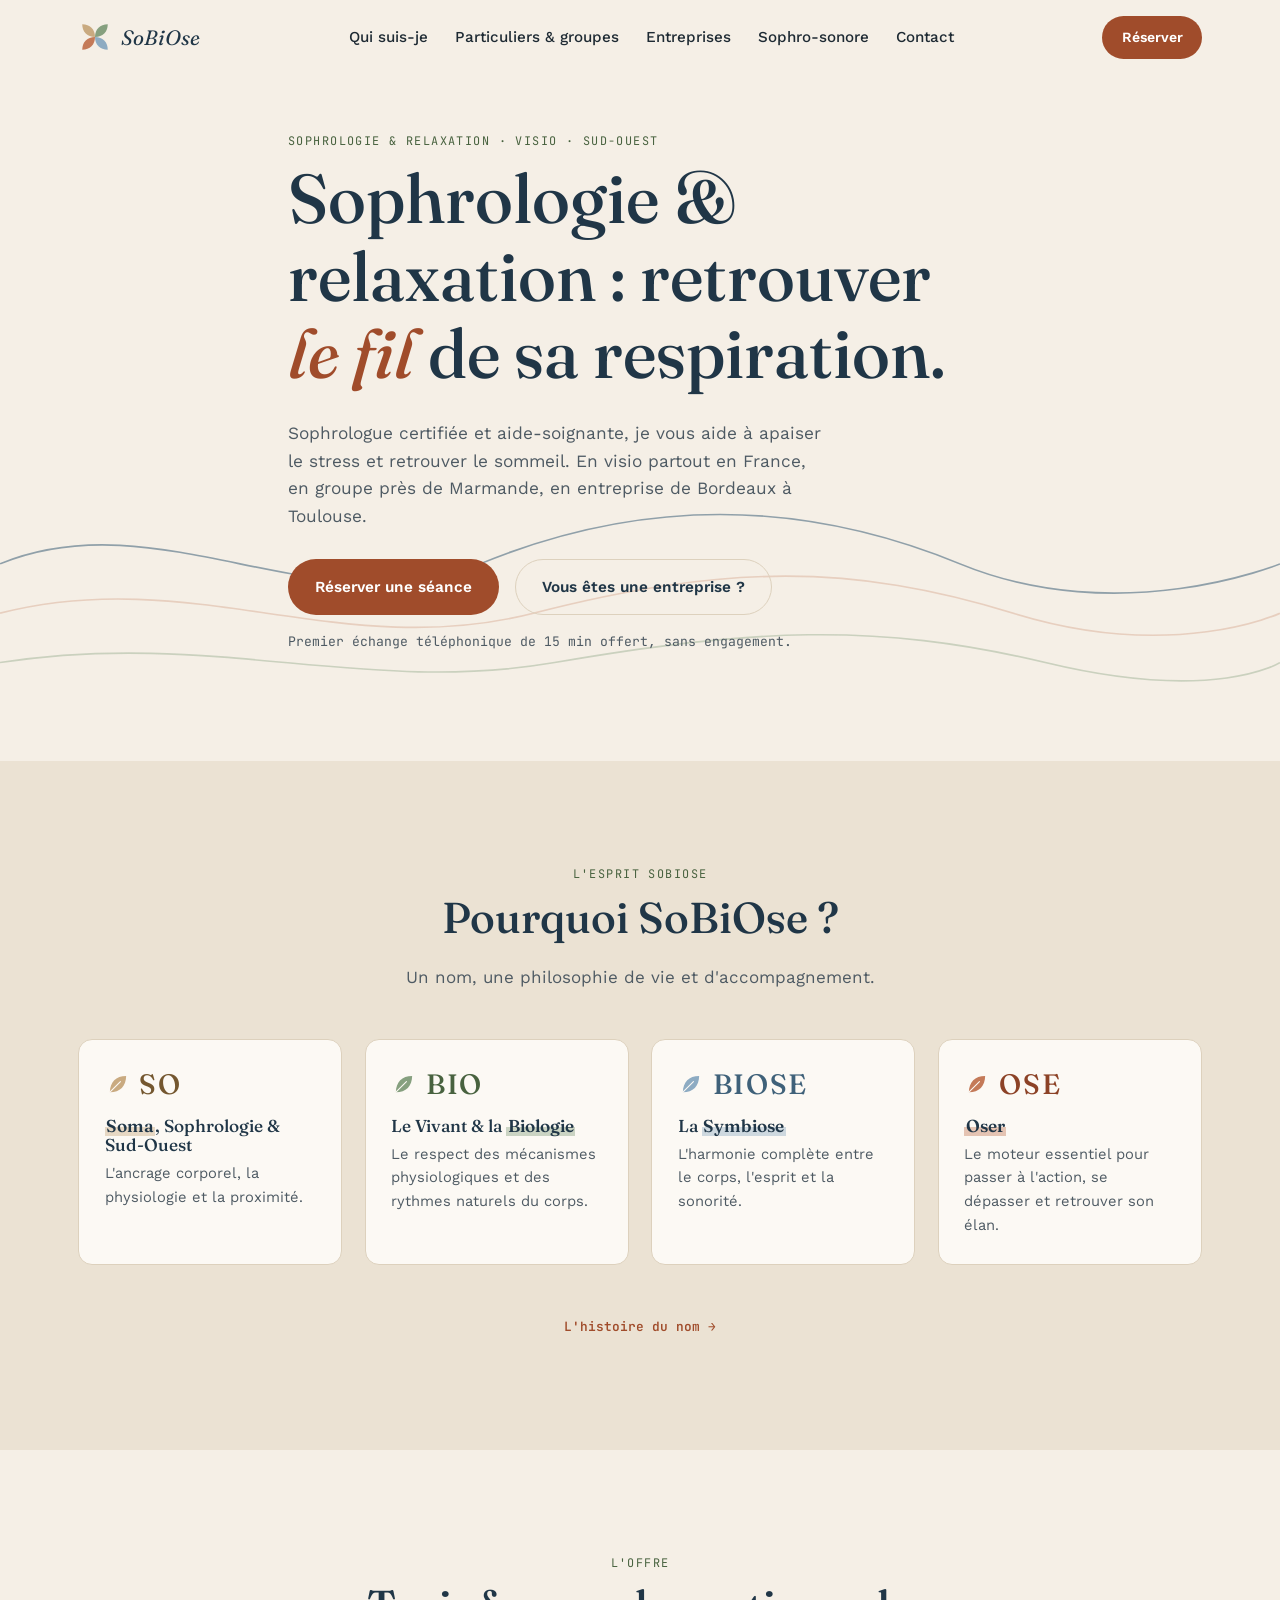
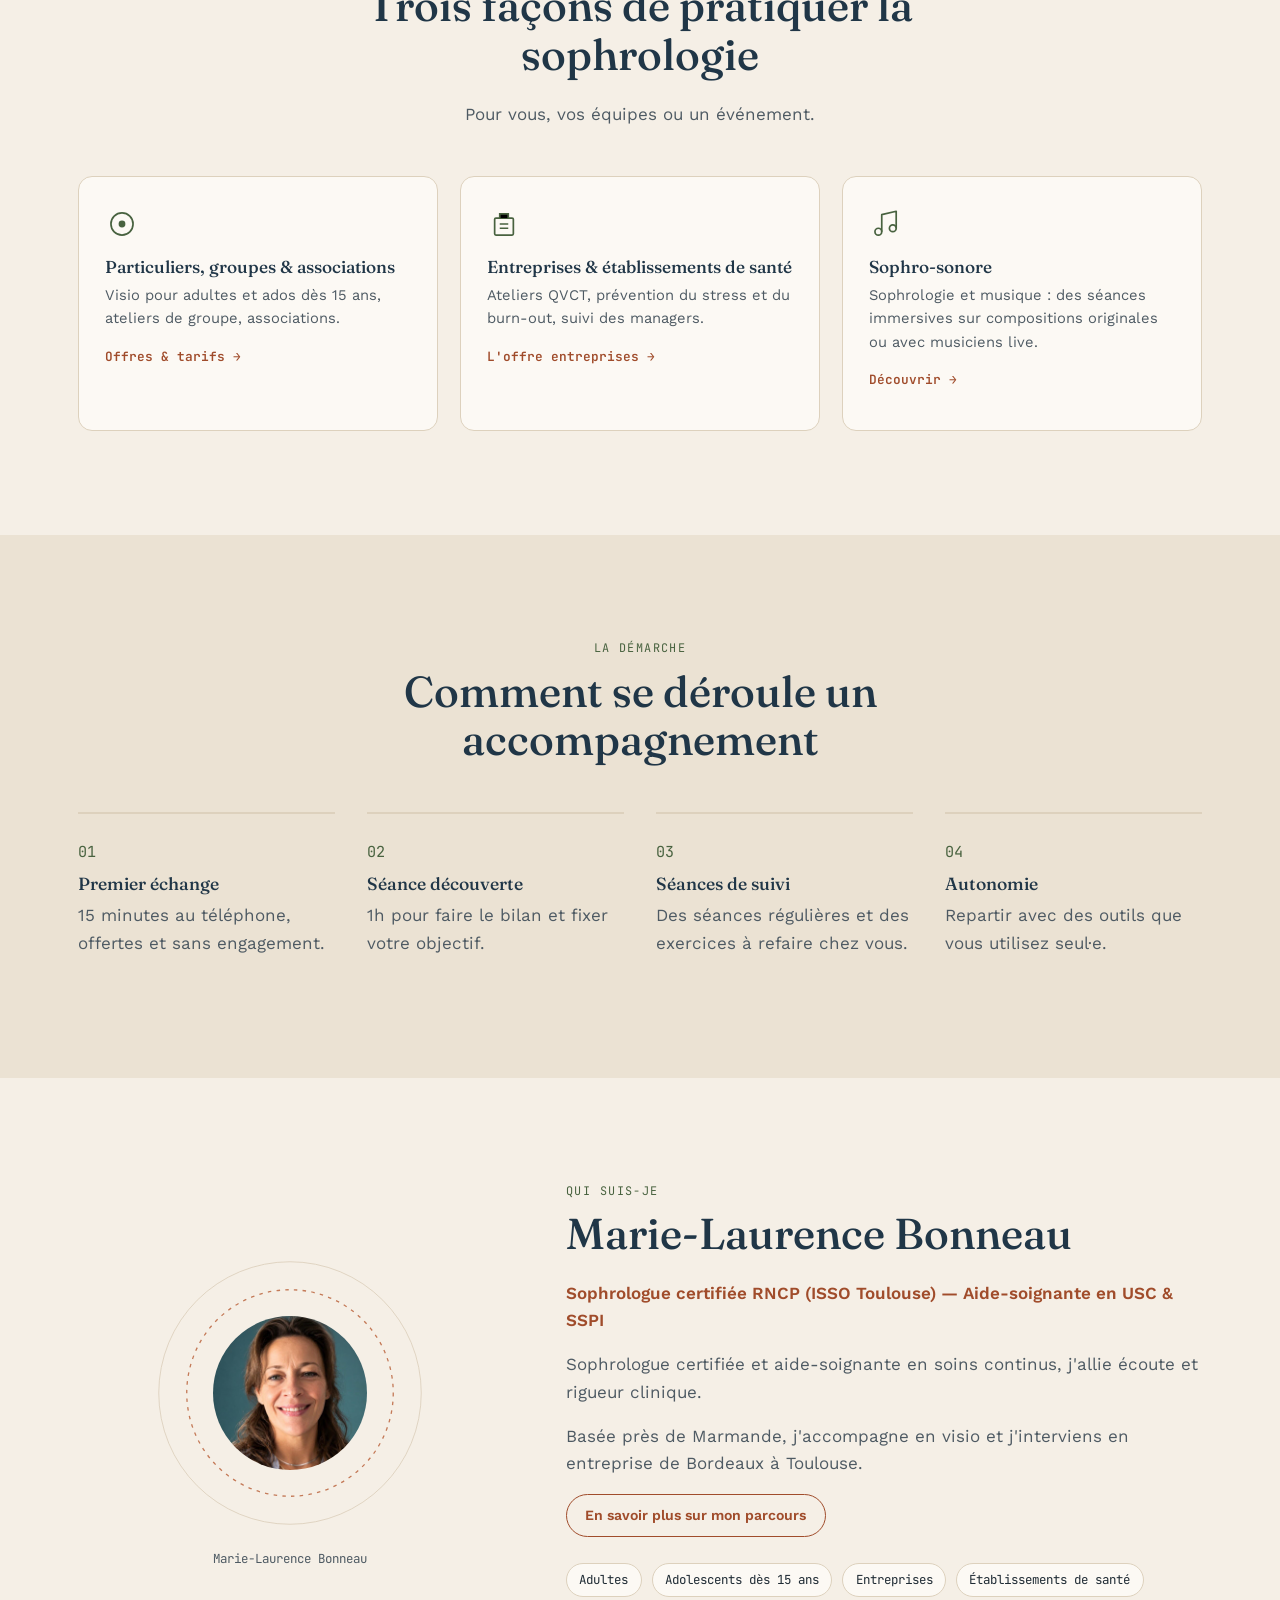
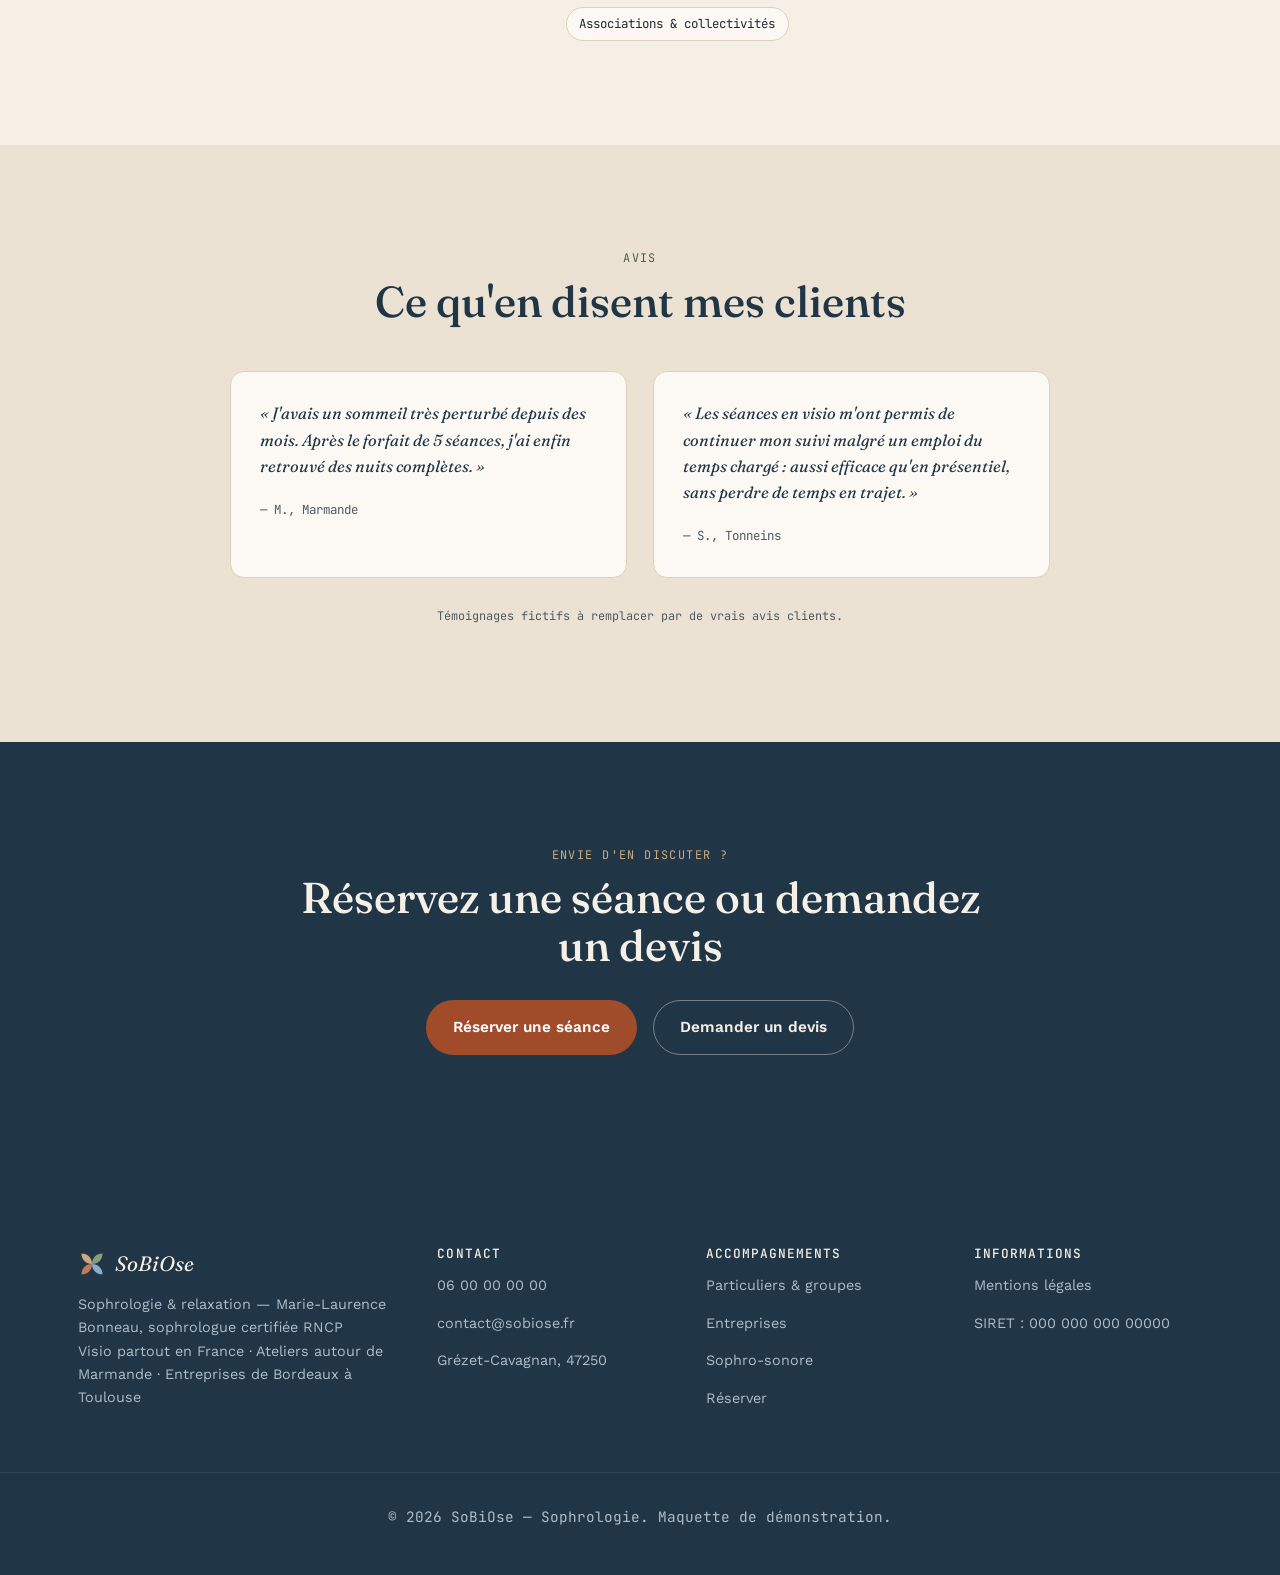
==== commit 6361eecc: "Logo : 4 feuilles aux couleurs de la charte (SO, BIO, BIOSE, OSE) Co-Authored-By: Claude Opus 5.5 <n" ====
--- a/index.html
+++ b/index.html
@@ -155,7 +155,7 @@
     <a href="index.html" class="brand">
       <span class="brand-mark" aria-hidden="true">
         <svg viewBox="0 0 40 40" width="34" height="34">
-          <path d="M4 22c4-10 8 10 12 0s8-10 12 0 8 10 8 0" fill="none" stroke="currentColor" stroke-width="2.4" stroke-linecap="round"/>
+          <path class="m-so" d="M20 20C20 11 26 5 35 5c0 9-6 15-15 15z" transform="rotate(270 20 20)"/><path class="m-bio" d="M20 20C20 11 26 5 35 5c0 9-6 15-15 15z"/><path class="m-biose" d="M20 20C20 11 26 5 35 5c0 9-6 15-15 15z" transform="rotate(90 20 20)"/><path class="m-ose" d="M20 20C20 11 26 5 35 5c0 9-6 15-15 15z" transform="rotate(180 20 20)"/>
         </svg>
       </span>
       <span class="brand-text">SoBiOse</span>
@@ -398,7 +398,7 @@
       <a href="index.html" class="brand brand-footer">
         <span class="brand-mark" aria-hidden="true">
           <svg viewBox="0 0 40 40" width="28" height="28">
-            <path d="M4 22c4-10 8 10 12 0s8-10 12 0 8 10 8 0" fill="none" stroke="currentColor" stroke-width="2.4" stroke-linecap="round"/>
+            <path class="m-so" d="M20 20C20 11 26 5 35 5c0 9-6 15-15 15z" transform="rotate(270 20 20)"/><path class="m-bio" d="M20 20C20 11 26 5 35 5c0 9-6 15-15 15z"/><path class="m-biose" d="M20 20C20 11 26 5 35 5c0 9-6 15-15 15z" transform="rotate(90 20 20)"/><path class="m-ose" d="M20 20C20 11 26 5 35 5c0 9-6 15-15 15z" transform="rotate(180 20 20)"/>
           </svg>
         </span>
         <span class="brand-text">SoBiOse</span>
--- a/css/style.css
+++ b/css/style.css
@@ -141,7 +141,9 @@
 .header-inner { display: flex; align-items: center; justify-content: space-between; padding-top: 16px; padding-bottom: 16px; }
 
 .brand { display: flex; align-items: center; gap: .55em; text-decoration: none; color: var(--color-slate-2); }
-.brand-mark { color: var(--color-clay); display: inline-flex; }
+.brand-mark { display: inline-flex; }
+/* Logo : 4 feuilles aux couleurs des syllabes SO, BIO, BIOSE, OSE */
+.m-so { fill: var(--color-sand); } .m-bio { fill: var(--color-sage); } .m-biose { fill: var(--color-sky); } .m-ose { fill: var(--color-terra); }
 .brand-text { font-family: var(--font-display); font-style: italic; font-size: 1.3rem; }
 
 .main-nav { display: flex; gap: 1.7rem; }
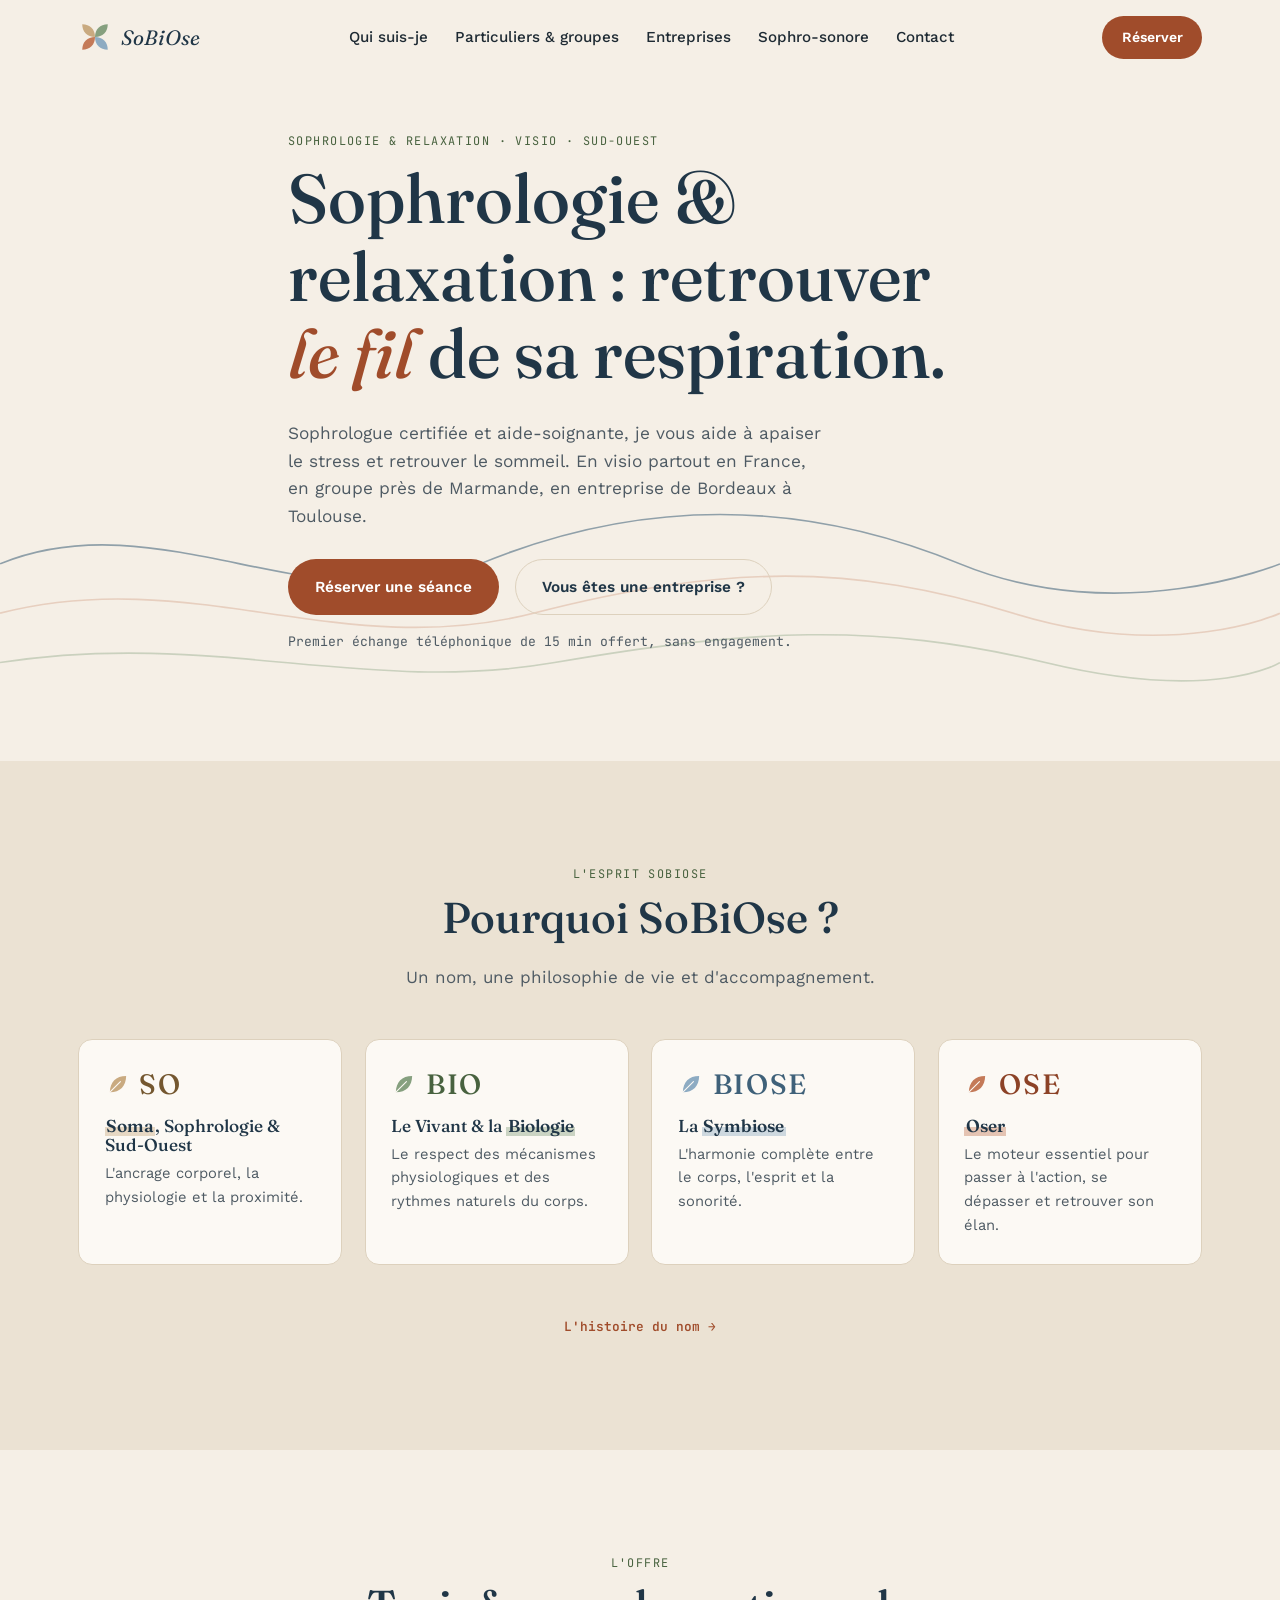
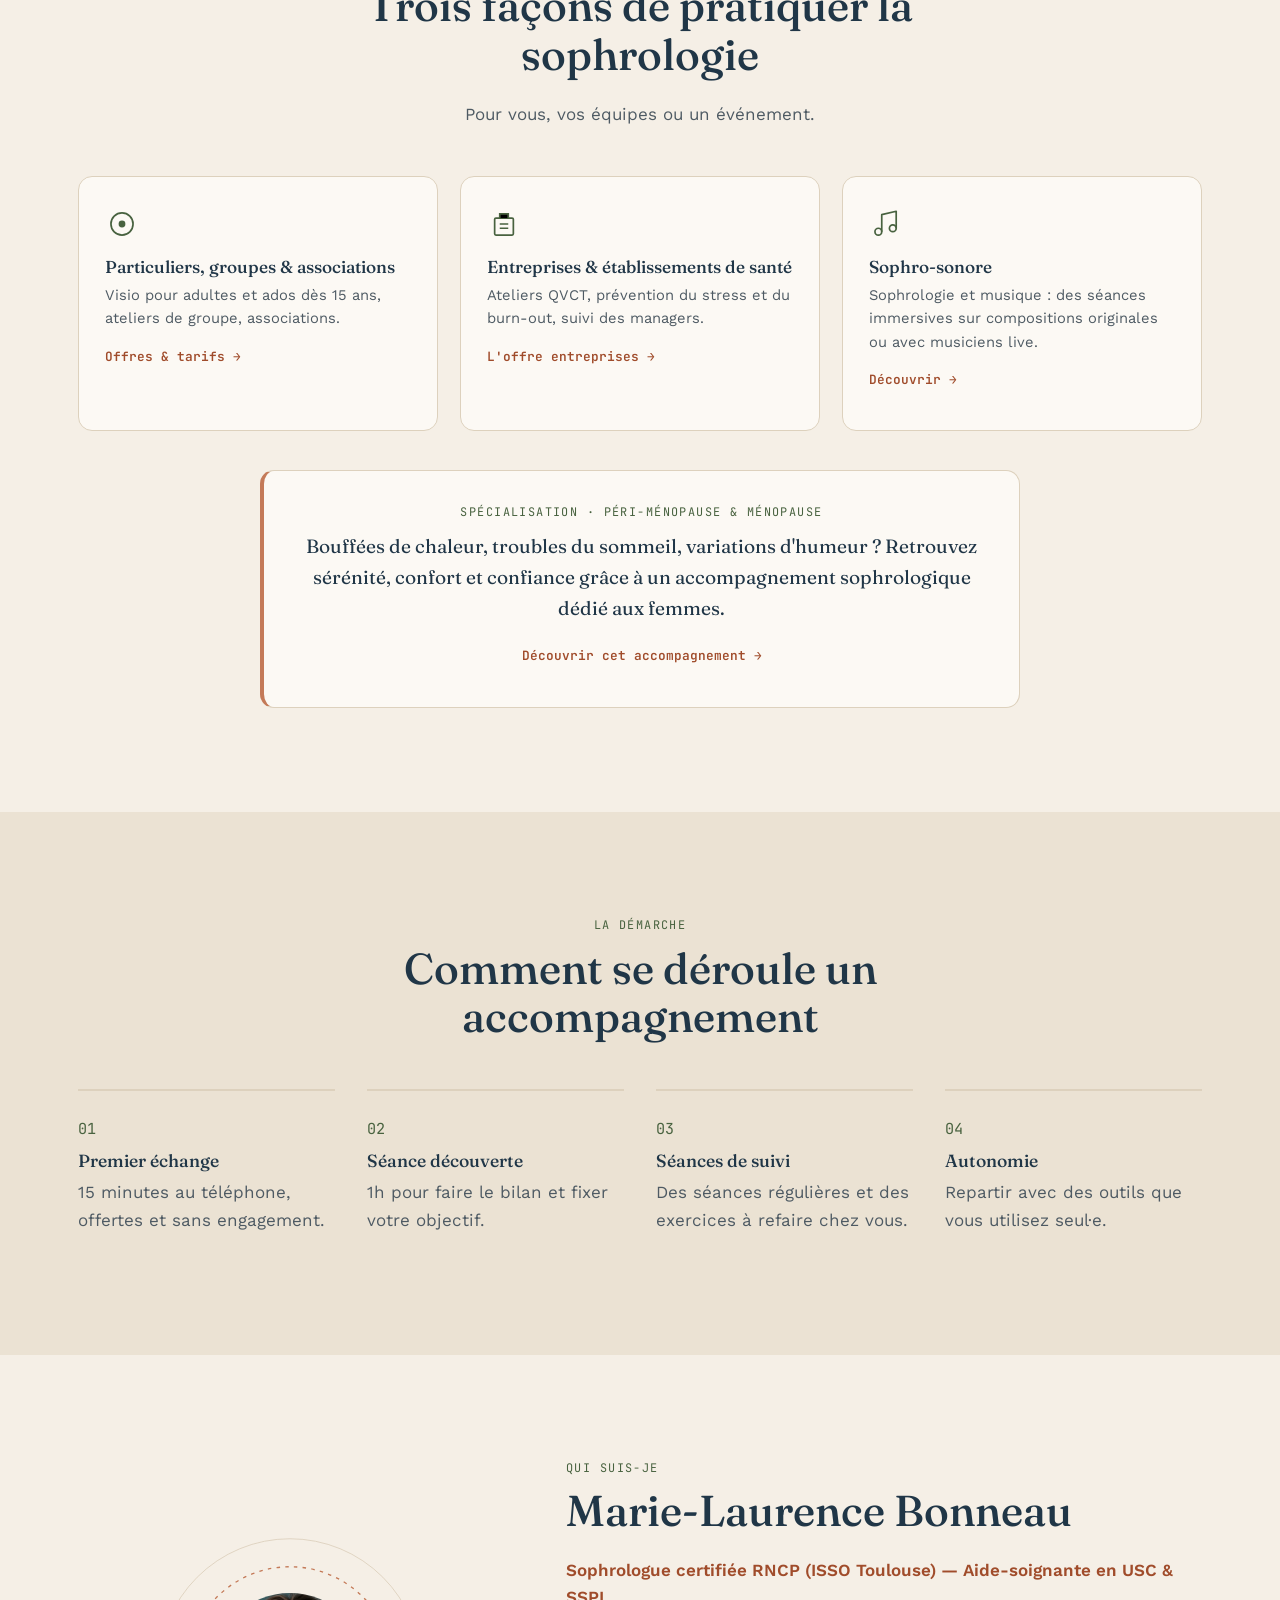
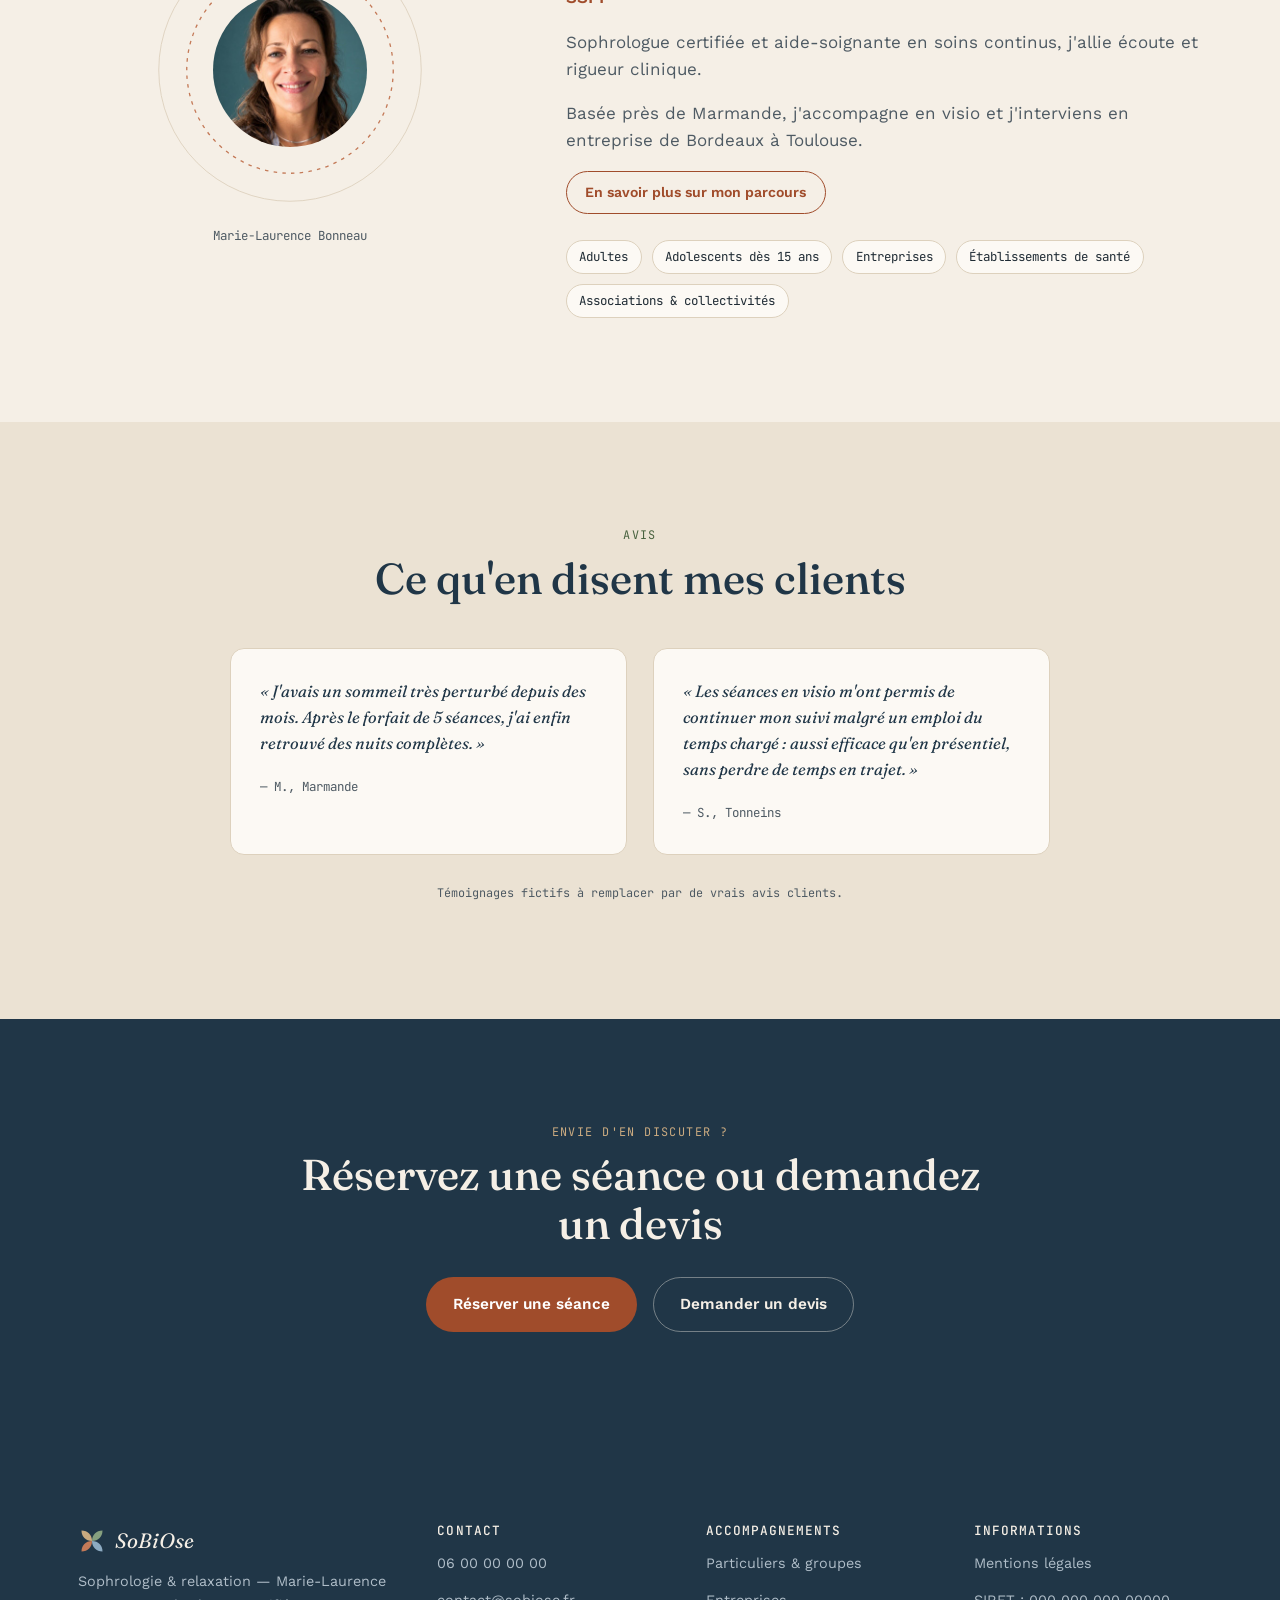
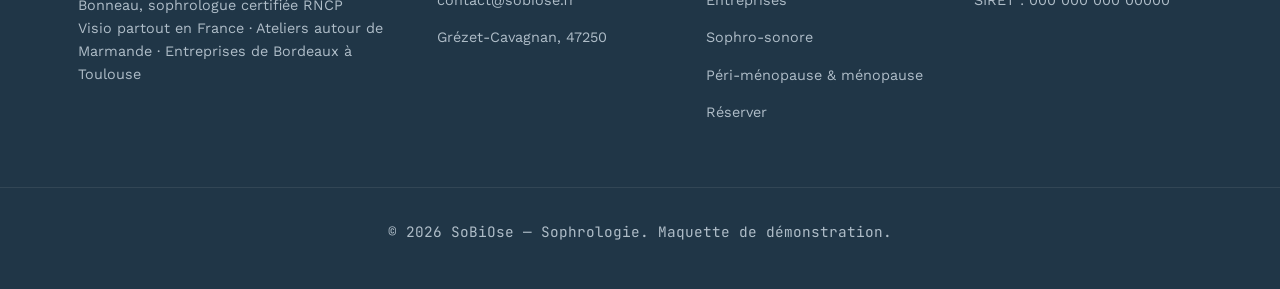
==== commit 2ac6741b: "Tarifs nets (TVA non applicable) et nouvelle page péri-ménopause & ménopause - Entreprises : « € HT " ====
--- a/index.html
+++ b/index.html
@@ -270,6 +270,12 @@
         <a href="sophrologie-musique.html" class="pillar-link">Découvrir →</a>
       </article>
     </div>
+
+    <a href="menopause.html" class="spotlight reveal" id="menopause">
+      <p class="eyebrow">Spécialisation · Péri-ménopause &amp; ménopause</p>
+      <p class="spotlight-text">Bouffées de chaleur, troubles du sommeil, variations d'humeur&nbsp;? Retrouvez sérénité, confort et confiance grâce à un accompagnement sophrologique dédié aux femmes.</p>
+      <span class="pillar-link">Découvrir cet accompagnement →</span>
+    </a>
   </div>
 </section>
 
@@ -418,6 +424,7 @@
       <p><a href="offres.html">Particuliers &amp; groupes</a></p>
       <p><a href="entreprises.html">Entreprises</a></p>
       <p><a href="sophrologie-musique.html">Sophro-sonore</a></p>
+      <p><a href="menopause.html">Péri-ménopause &amp; ménopause</a></p>
       <p><a href="reservation.html">Réserver</a></p>
     </div>
 
--- a/css/style.css
+++ b/css/style.css
@@ -267,6 +267,22 @@
   font-family: var(--font-mono); font-size: .74rem; color: var(--color-slate-2);
   background: var(--color-bg); border: 1px solid var(--color-line); border-radius: 999px; padding: .35em .85em;
 }
+
+/* Liste à puces dans une carte (ex. page ménopause) */
+.card-list { list-style: none; padding: 0; margin: .6rem 0 0; }
+.card-list li { font-size: .92rem; padding-left: 1.2em; position: relative; margin-bottom: .5em; color: var(--color-ink-soft); }
+.card-list li::before { content: "—"; position: absolute; left: 0; color: var(--color-sage); }
+.offer-banner a { color: var(--color-clay); font-weight: 600; }
+
+/* Encart spécialisé (accueil) */
+.spotlight {
+  display: block; max-width: 760px; margin: 2.4rem auto 0; padding: 2rem 2.2rem; text-align: center; text-decoration: none;
+  background: var(--color-card); border: 1px solid var(--color-line); border-left: 4px solid var(--color-terra);
+  border-radius: var(--radius-md); transition: transform .3s var(--ease), box-shadow .3s var(--ease);
+}
+.spotlight:hover { transform: translateY(-4px); box-shadow: var(--shadow-card); }
+.spotlight .eyebrow { margin-bottom: .6rem; }
+.spotlight-text { font-family: var(--font-display); font-size: 1.2rem; color: var(--color-slate-2); margin: 0 0 .4rem; }
 
 /* =========================================================
    SOBIOSE — le sens du nom (accueil + à propos)
@@ -750,6 +766,7 @@
   .pillars-grid .pillar-link { grid-column: 1 / -1; }
   .pillars-grid .p-card p, .cards-grid-long .p-card p { font-size: .9rem; margin-top: .6rem; }
   .pillars-grid .pillar-link { margin-top: .2rem; }
+  .pillars-grid .card-list { grid-column: 1 / -1; margin-top: .8rem; }
 
   /* Avis : un avis par écran, plus compact */
   .testi-track { gap: .9rem; }
@@ -764,6 +781,8 @@
   .cards-grid:not(.pillars-grid):not(.cards-grid-long) .p-card:not(.p-card-wide) p { display: none; }
   .cards-grid:not(.pillars-grid):not(.cards-grid-long) .p-card:not(.p-card-wide) h3 { margin: 0; }
   .p-card-wide p { font-size: .86rem; }
+  .spotlight { margin-top: 1.6rem; padding: 1.4rem 1.25rem; }
+  .spotlight-text { font-size: 1.05rem; }
   .card-tags { justify-content: center; margin-top: .8rem; gap: .35rem; }
   .card-tags li { font-size: .7rem; padding: .3em .7em; }
 
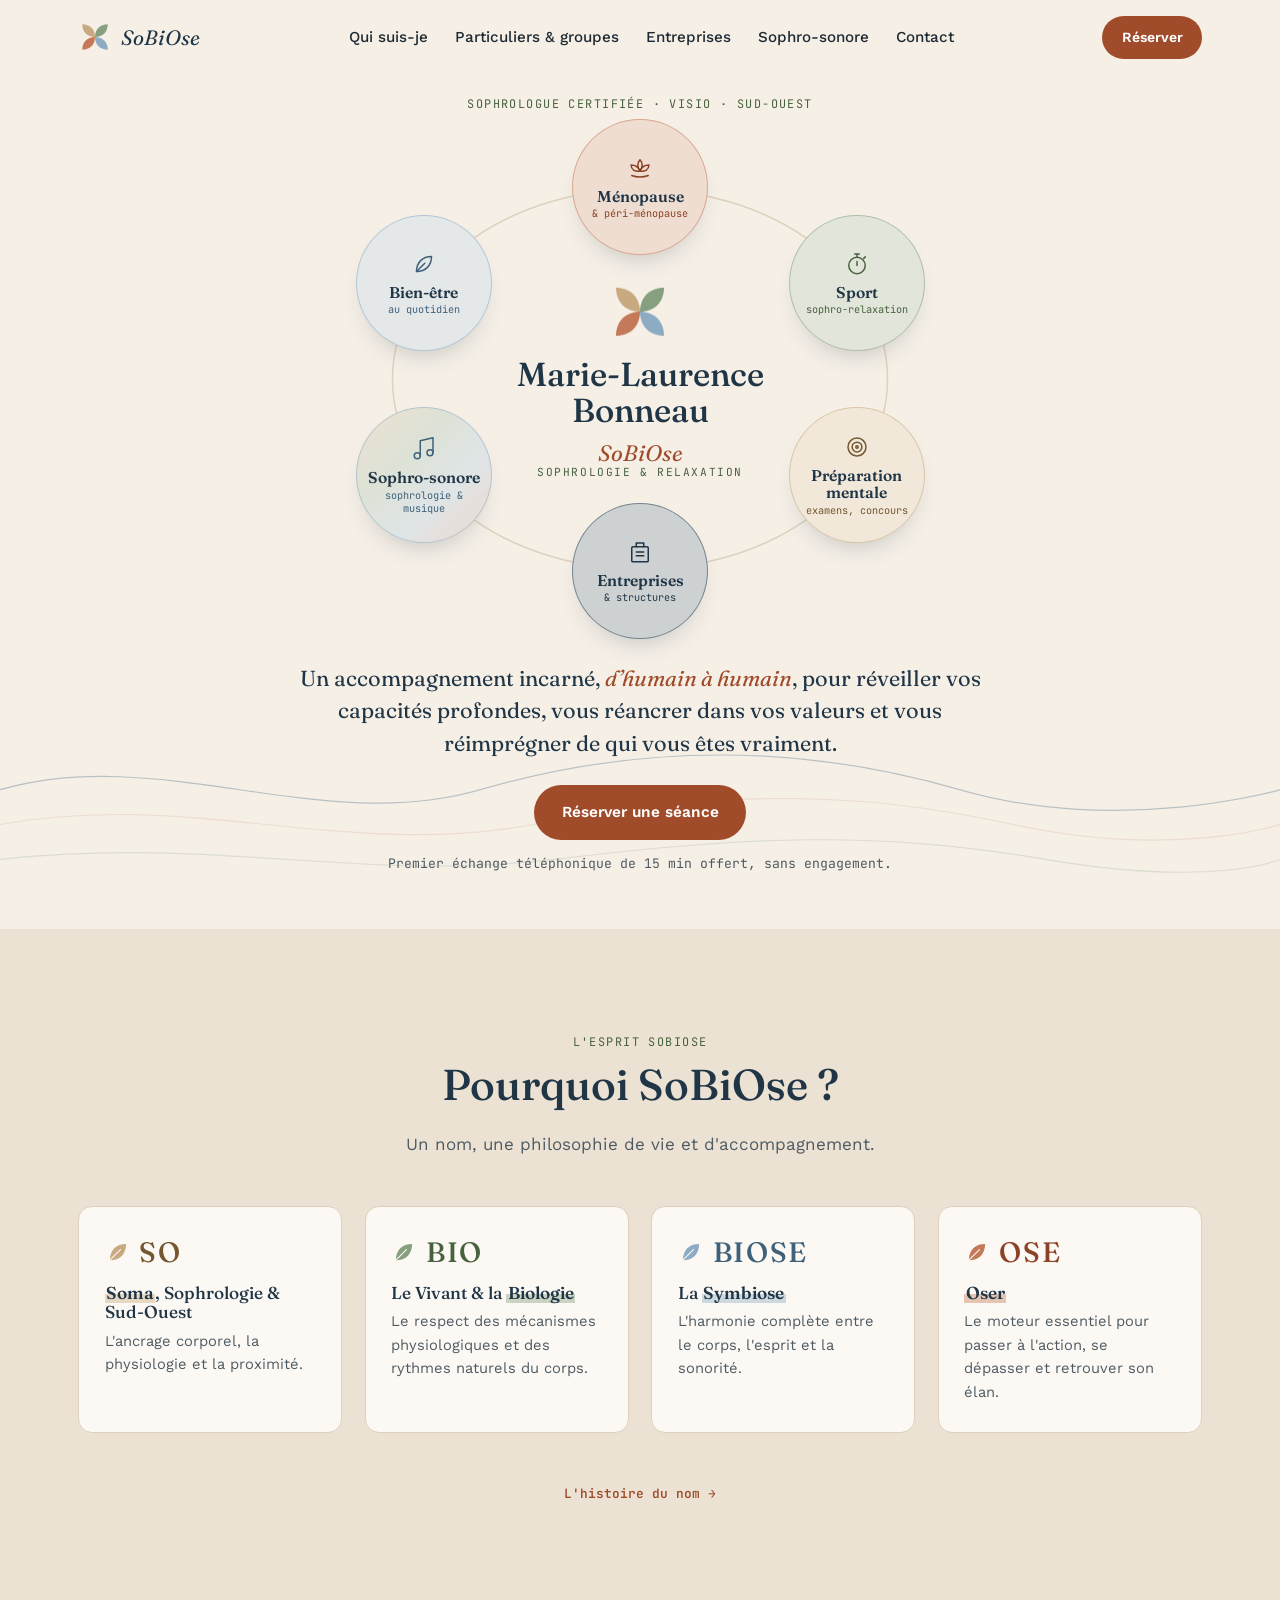
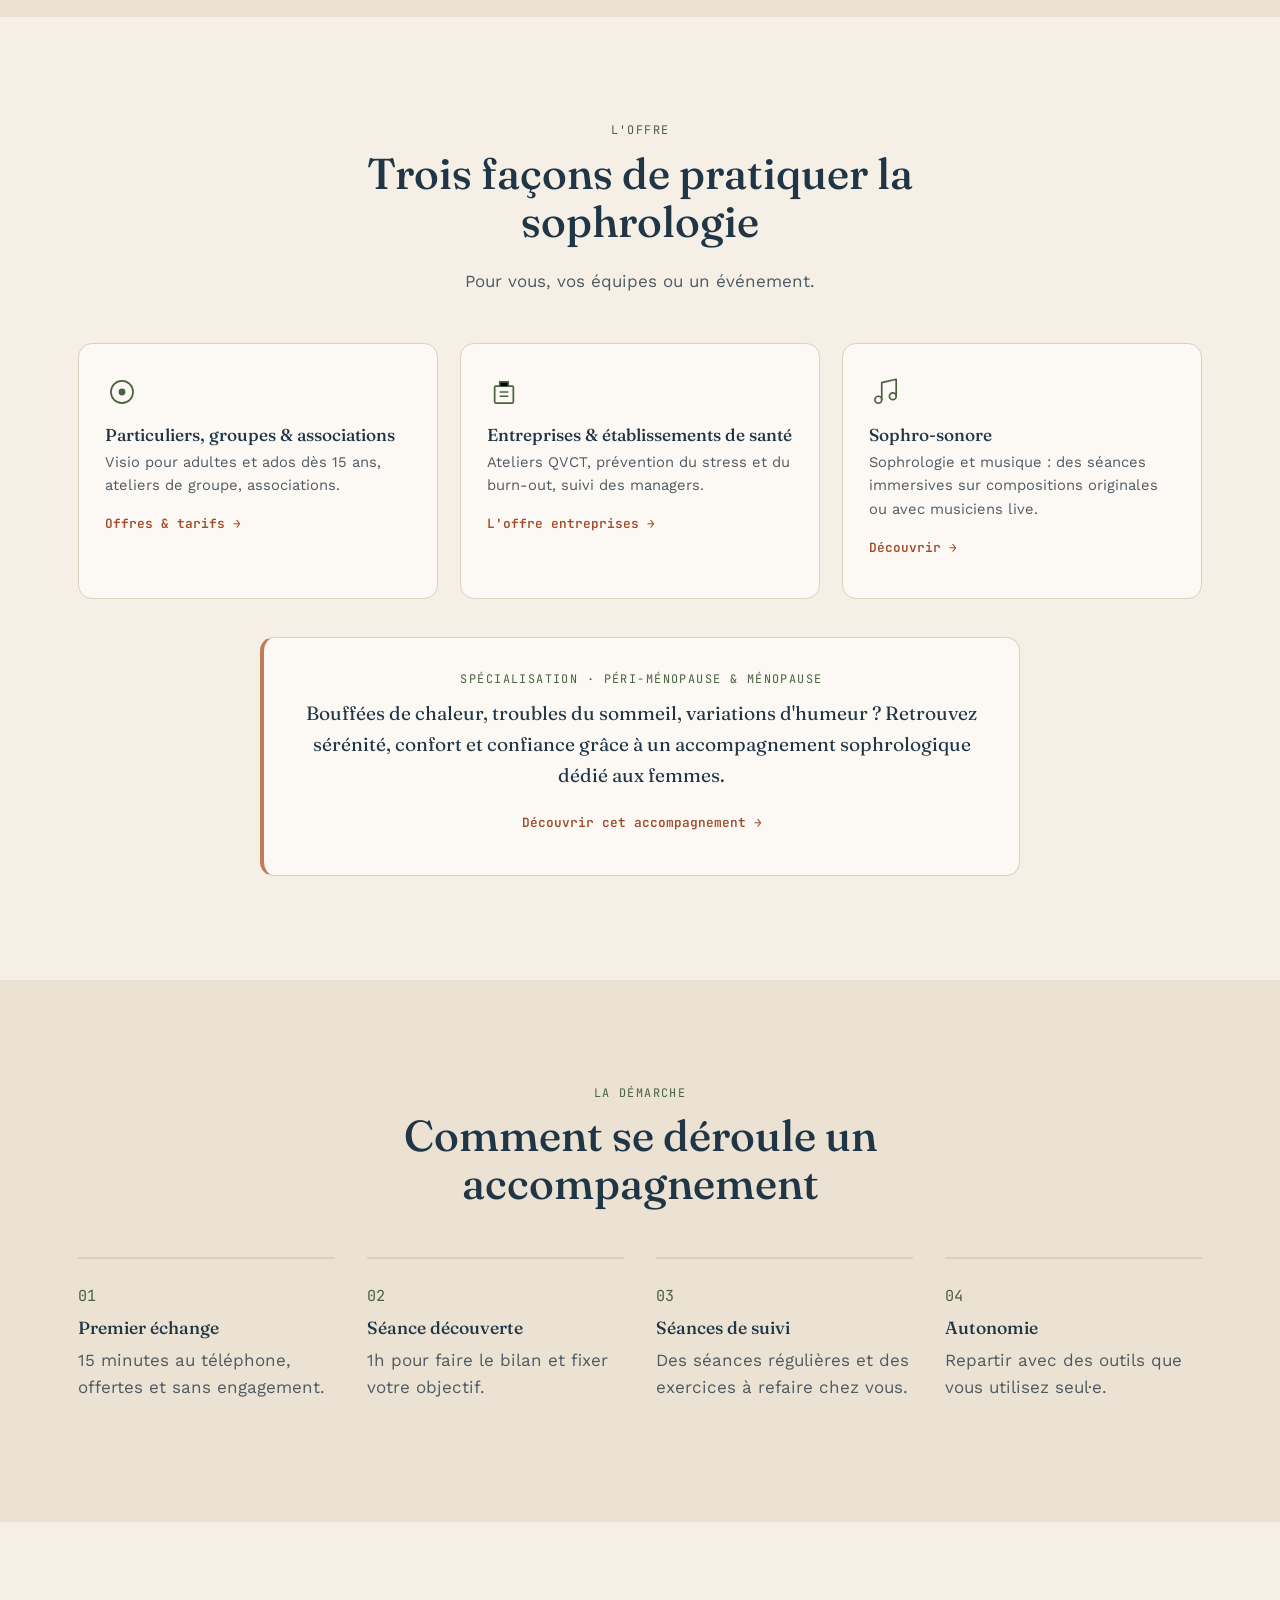
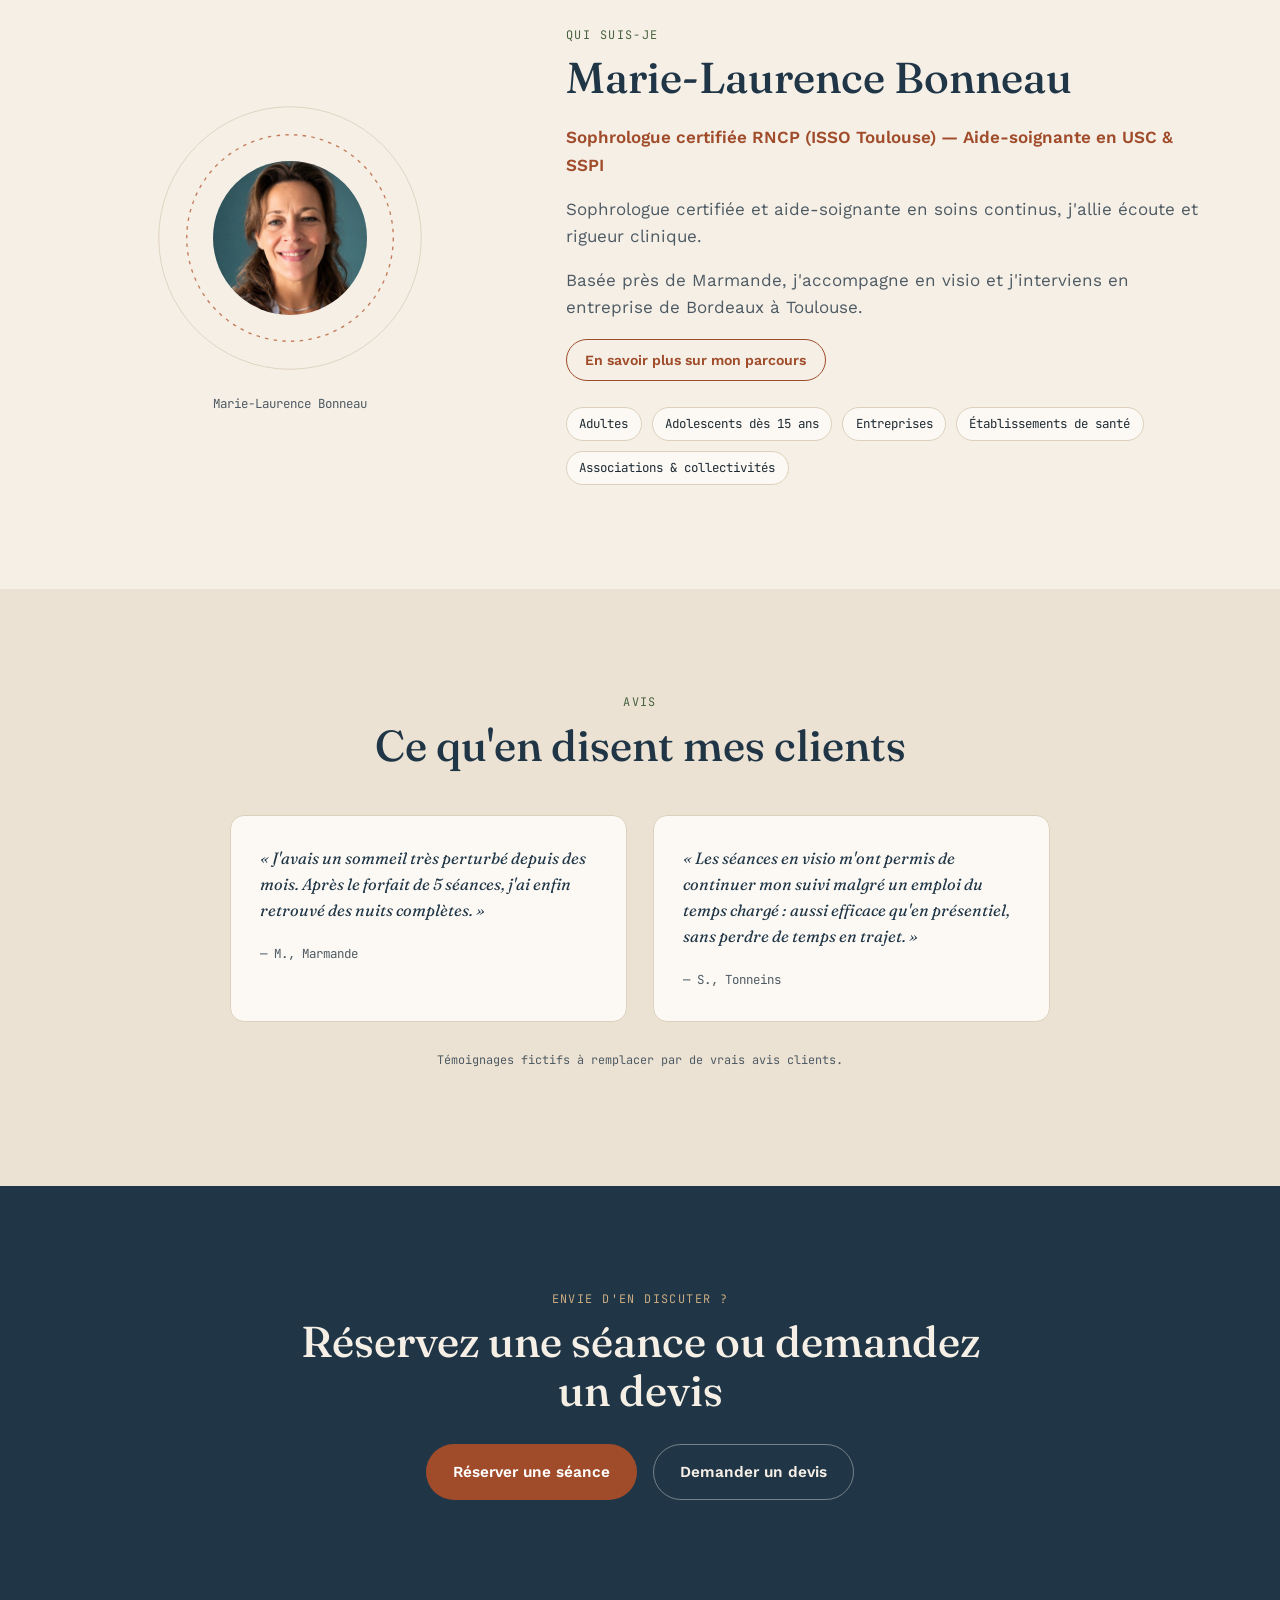
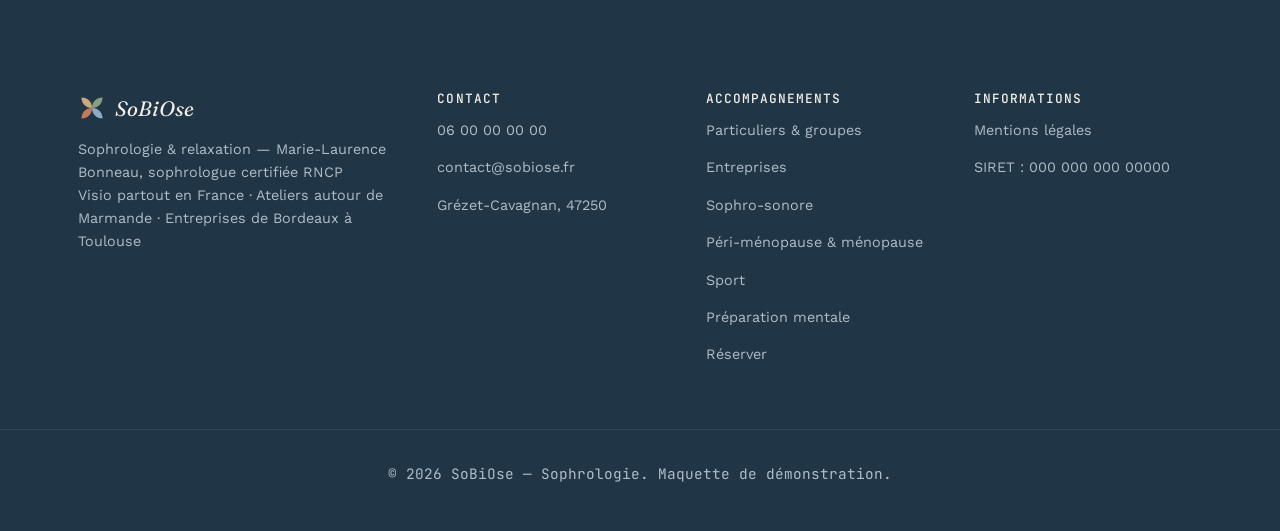
==== commit 3c7ba1fa: "Accueil immersif : univers en fleur avec zoom / dézoom - Nouvel en-tête d'accueil : nom, société et " ====
--- a/index.html
+++ b/index.html
@@ -144,6 +144,10 @@
 <link rel="preconnect" href="https://fonts.gstatic.com" crossorigin>
 <link href="https://fonts.googleapis.com/css2?family=Fraunces:ital,opsz,wght@0,9..144,400;0,9..144,500;0,9..144,600;1,9..144,400;1,9..144,500&family=Work+Sans:wght@400;500;600;700&family=JetBrains+Mono:wght@400;500&display=swap" rel="stylesheet">
 <link rel="stylesheet" href="css/style.css">
+<script>
+/* Accueil immersif : dézoom d'ouverture, une fois par visite (jamais si les animations sont réduites) */
+try { if (!sessionStorage.getItem('sb-intro') && !matchMedia('(prefers-reduced-motion: reduce)').matches) { sessionStorage.setItem('sb-intro', '1'); document.documentElement.classList.add('u-intro'); setTimeout(function () { document.documentElement.classList.remove('u-intro'); }, 2400); } } catch (e) {}
+</script>
 </head>
 <body>
 
@@ -180,8 +184,10 @@
 
 <main id="main">
 
-<!-- ============================ HERO ============================ -->
-<section class="hero" id="accueil">
+<!-- ============================ HERO — ACCUEIL IMMERSIF ============================ -->
+<!-- Les univers en fleur autour du logo : dézoom à l'ouverture, zoom au clic vers la page
+     du thème, dézoom au retour (classe .u-intro posée dans le <head>, le reste dans site.js). -->
+<section class="hero hero-universe" id="accueil">
   <div class="hero-waves" aria-hidden="true">
     <svg viewBox="0 0 1200 500" preserveAspectRatio="none">
       <path class="wave wave-1" d="M0 260 C 150 180, 300 340, 450 260 S 750 180, 900 260 S 1200 260, 1200 260" />
@@ -190,15 +196,58 @@
     </svg>
   </div>
 
-  <div class="wrap hero-inner">
-    <p class="eyebrow reveal">Sophrologie &amp; relaxation · Visio · <span class="nowrap">Sud-Ouest</span></p>
-    <h1 class="hero-title reveal">Sophrologie &amp; relaxation : retrouver <em>le fil</em> de sa respiration.</h1>
-    <p class="hero-text reveal">Sophrologue certifiée et aide-soignante, je vous aide à apaiser le stress et retrouver le sommeil. En visio partout en France, en groupe près de Marmande, en entreprise de Bordeaux à Toulouse.</p>
-    <div class="hero-cta reveal">
+  <div class="wrap u-wrap">
+    <p class="eyebrow u-eyebrow">Sophrologue certifiée · Visio · <span class="nowrap">Sud-Ouest</span></p>
+
+    <div class="u-stage">
+      <svg class="u-orbit" viewBox="0 0 100 100" preserveAspectRatio="none" aria-hidden="true"><ellipse cx="50" cy="50" rx="49.5" ry="49.5"/></svg>
+
+      <div class="u-center">
+        <span class="u-logo" aria-hidden="true">
+          <svg viewBox="0 0 40 40" width="64" height="64">
+            <path class="m-so" d="M20 20C20 11 26 5 35 5c0 9-6 15-15 15z" transform="rotate(270 20 20)"/><path class="m-bio" d="M20 20C20 11 26 5 35 5c0 9-6 15-15 15z"/><path class="m-biose" d="M20 20C20 11 26 5 35 5c0 9-6 15-15 15z" transform="rotate(90 20 20)"/><path class="m-ose" d="M20 20C20 11 26 5 35 5c0 9-6 15-15 15z" transform="rotate(180 20 20)"/>
+          </svg>
+        </span>
+        <h1 class="u-name"><span class="nowrap">Marie-Laurence</span> Bonneau
+          <span class="u-company"><span class="u-brand">SoBiOse</span> Sophrologie &amp; relaxation</span></h1>
+      </div>
+
+      <nav class="u-nav" aria-label="Mes accompagnements">
+        <ul class="u-list">
+          <li class="u-item"><a class="u-bubble u-menopause" data-u="menopause" href="menopause.html"><span class="u-orb">
+            <span class="u-icon" aria-hidden="true"><svg viewBox="0 0 40 40"><path d="M20 9c3.5 4 3.5 10 0 15-3.5-5-3.5-11 0-15z"/><path d="M20 24c-2-5-6.5-8-12-8 .5 6 5 9.5 12 8zM20 24c2-5 6.5-8 12-8-.5 6-5 9.5-12 8z"/><path d="M9 30c4 1.6 7.5 2 11 2s7-.4 11-2"/></svg></span>
+            <span class="u-label">Ménopause</span><span class="u-sub">&amp; péri-ménopause</span>
+          </span></a></li>
+          <li class="u-item"><a class="u-bubble u-sport" data-u="sport" href="sport.html"><span class="u-orb">
+            <span class="u-icon" aria-hidden="true"><svg viewBox="0 0 40 40"><circle cx="20" cy="22" r="11"/><path d="M20 22v-5.5M17 6.5h6M20 6.5v4.5M29 12.5l2-2"/></svg></span>
+            <span class="u-label">Sport</span><span class="u-sub">sophro-relaxation</span>
+          </span></a></li>
+          <li class="u-item"><a class="u-bubble u-prepa" data-u="prepa" href="preparation-mentale.html"><span class="u-orb">
+            <span class="u-icon" aria-hidden="true"><svg viewBox="0 0 40 40"><circle cx="20" cy="20" r="12"/><circle cx="20" cy="20" r="6.5"/><circle cx="20" cy="20" r="1.6"/></svg></span>
+            <span class="u-label">Préparation mentale</span><span class="u-sub">examens, concours</span>
+          </span></a></li>
+          <li class="u-item"><a class="u-bubble u-entreprises" data-u="entreprises" href="entreprises.html"><span class="u-orb">
+            <span class="u-icon" aria-hidden="true"><svg viewBox="0 0 40 40"><rect x="9" y="13" width="22" height="20" rx="1.5"/><path d="M15 13V8h10v5M15 20h10M15 25h10"/></svg></span>
+            <span class="u-label">Entreprises</span><span class="u-sub">&amp; structures</span>
+          </span></a></li>
+          <li class="u-item"><a class="u-bubble u-sonore" data-u="sonore" href="sophrologie-musique.html"><span class="u-orb">
+            <span class="u-icon" aria-hidden="true"><svg viewBox="0 0 40 40"><path d="M15 29V9l17-4v20"/><circle cx="11" cy="29" r="4"/><circle cx="28" cy="25" r="4"/></svg></span>
+            <span class="u-label">Sophro-sonore</span><span class="u-sub">sophrologie &amp; musique</span>
+          </span></a></li>
+          <li class="u-item"><a class="u-bubble u-quotidien" data-u="quotidien" href="offres.html"><span class="u-orb">
+            <span class="u-icon" aria-hidden="true"><svg viewBox="0 0 40 40"><path d="M10 30C10 18 18 10 30 10c0 12-8 20-20 20z"/><path d="M10 30l11-11"/></svg></span>
+            <span class="u-label">Bien-être</span><span class="u-sub">au quotidien</span>
+          </span></a></li>
+        </ul>
+      </nav>
+    </div>
+
+    <p class="u-phrase">Un accompagnement incarné, <em>d’humain à humain</em>, pour réveiller vos capacités profondes, vous réancrer dans vos valeurs et vous réimprégner de qui vous êtes vraiment.</p>
+
+    <div class="u-cta">
       <a href="reservation.html" class="btn btn-primary">Réserver une séance</a>
-      <a href="entreprises.html" class="btn btn-ghost">Vous êtes une entreprise ?</a>
-    </div>
-    <p class="hero-note reveal">Premier échange téléphonique de 15 min offert, sans engagement.</p>
+      <p class="hero-note">Premier échange téléphonique de 15 min offert, sans engagement.</p>
+    </div>
   </div>
 </section>
 
@@ -425,6 +474,8 @@
       <p><a href="entreprises.html">Entreprises</a></p>
       <p><a href="sophrologie-musique.html">Sophro-sonore</a></p>
       <p><a href="menopause.html">Péri-ménopause &amp; ménopause</a></p>
+      <p><a href="sport.html">Sport</a></p>
+      <p><a href="preparation-mentale.html">Préparation mentale</a></p>
       <p><a href="reservation.html">Réserver</a></p>
     </div>
 
--- a/css/style.css
+++ b/css/style.css
@@ -184,6 +184,182 @@
 .hero-page { padding-bottom: 4.5rem; }
 .hero-page .hero-title { font-size: clamp(2.2rem, 4.6vw, 3.6rem); }
 .hero-note { font-family: var(--font-mono); font-size: .82rem; color: var(--color-ink-soft); }
+
+/* =========================================================
+   ACCUEIL IMMERSIF — les univers en fleur autour du logo
+   Ordinateur : bulles sur une ellipse ; mobile : tuiles.
+   .u-intro (posée dans le <head>) : dézoom d'ouverture, une fois par visite.
+   .is-entering + .u-veil (site.js) : zoom vers l'univers choisi.
+   ========================================================= */
+/* Couleur de chaque univers : teinte (décor) et variante foncée (texte, ≥ 4.5:1 sur la teinte) */
+.u-menopause, [data-zoom="menopause"]     { --u: var(--color-terra); --u-deep: var(--color-terra-deep); }
+.u-sport, [data-zoom="sport"]             { --u: var(--color-sage);  --u-deep: var(--color-sage-deep); }
+.u-prepa, [data-zoom="prepa"]             { --u: var(--color-sand);  --u-deep: var(--color-sand-deep); }
+.u-entreprises, [data-zoom="entreprises"] { --u: var(--color-slate); --u-deep: var(--color-slate-2); }
+.u-quotidien, [data-zoom="quotidien"]     { --u: var(--color-sky);   --u-deep: var(--color-sky-deep); }
+/* Sophro-sonore : l'harmonie des 4 teintes du logo */
+.u-sonore, [data-zoom="sonore"] {
+  --u: var(--color-sky); --u-deep: var(--color-sky-deep);
+  --u-veil: linear-gradient(135deg, var(--color-sand), var(--color-sage) 35%, var(--color-sky) 65%, var(--color-terra));
+}
+
+.hero-universe { padding: 1.2rem 0 3.4rem; }
+.hero-universe .hero-waves { height: 34%; opacity: .32; }
+.u-wrap { position: relative; display: flex; flex-direction: column; align-items: center; text-align: center; }
+.u-eyebrow { margin-bottom: .3rem; }
+
+.u-stage {
+  --rx: 250px; --ry: 192px; --r: 68px;
+  position: relative; flex: none;
+  width: calc(2 * (var(--rx) + var(--r))); height: calc(2 * (var(--ry) + var(--r)));
+  transform-origin: var(--ox, 50%) var(--oy, 50%);
+  transition: transform .8s cubic-bezier(.65,0,.35,1);
+}
+.u-orbit {
+  position: absolute; left: calc(50% - var(--rx)); top: calc(50% - var(--ry));
+  width: calc(2 * var(--rx)); height: calc(2 * var(--ry)); overflow: visible;
+}
+.u-orbit ellipse { fill: none; stroke: var(--color-line); stroke-width: 1.5; vector-effect: non-scaling-stroke; }
+
+.u-center {
+  position: absolute; left: 50%; top: 50%; transform: translate(-50%, -50%);
+  width: 290px; display: flex; flex-direction: column; align-items: center;
+}
+.u-logo { display: inline-flex; margin-bottom: .75rem; animation: u-breathe 7s ease-in-out infinite; }
+.u-logo svg { width: 64px; height: 64px; }
+.u-name { font-size: clamp(1.9rem, 2.6vw, 2.3rem); line-height: 1.08; margin: 0; }
+.u-company {
+  display: block; margin-top: .8rem; font-family: var(--font-mono); font-weight: 400;
+  font-size: .7rem; letter-spacing: .14em; text-transform: uppercase; color: var(--color-sage-deep);
+}
+.u-brand {
+  display: block; margin-bottom: .1rem; font-family: var(--font-display); font-style: italic;
+  font-size: 1.4rem; letter-spacing: 0; text-transform: none; color: var(--color-clay);
+}
+
+.u-nav { position: absolute; inset: 0; pointer-events: none; }
+.u-list { list-style: none; margin: 0; padding: 0; }
+.u-item {
+  position: absolute; pointer-events: auto;
+  left: calc(50% + var(--cx) * var(--rx)); top: calc(50% + var(--cy) * var(--ry));
+  transform: translate(-50%, -50%);
+}
+/* Positions sur l'ellipse, dans le sens des aiguilles d'une montre depuis le haut */
+.u-item:nth-child(1) { --cx: 0;     --cy: -1;  --i: 0; }
+.u-item:nth-child(2) { --cx: .866;  --cy: -.5; --i: 1; }
+.u-item:nth-child(3) { --cx: .866;  --cy: .5;  --i: 2; }
+.u-item:nth-child(4) { --cx: 0;     --cy: 1;   --i: 3; }
+.u-item:nth-child(5) { --cx: -.866; --cy: .5;  --i: 4; }
+.u-item:nth-child(6) { --cx: -.866; --cy: -.5; --i: 5; }
+
+.u-bubble { display: block; border-radius: 50%; text-decoration: none; color: var(--color-slate-2); transition: opacity .5s; }
+.u-orb {
+  width: calc(2 * var(--r)); height: calc(2 * var(--r)); border-radius: 50%; padding: .45rem;
+  display: flex; flex-direction: column; align-items: center; justify-content: center;
+  background: var(--color-card);
+  background: color-mix(in srgb, var(--u) 22%, var(--color-card));
+  border: 1.5px solid var(--color-line);
+  border-color: color-mix(in srgb, var(--u) 55%, transparent);
+  box-shadow: 0 14px 30px -20px rgba(32, 54, 71, .45);
+  transition: transform .4s var(--ease), background .3s, box-shadow .3s;
+}
+.u-sonore .u-orb {
+  background: linear-gradient(135deg,
+    color-mix(in srgb, var(--color-sand) 30%, var(--color-card)), color-mix(in srgb, var(--color-sage) 26%, var(--color-card)) 35%,
+    color-mix(in srgb, var(--color-sky) 26%, var(--color-card)) 65%, color-mix(in srgb, var(--color-terra) 26%, var(--color-card)));
+}
+.u-bubble:hover .u-orb, .u-bubble:focus-visible .u-orb {
+  transform: scale(1.08);
+  background: color-mix(in srgb, var(--u) 38%, var(--color-card));
+  box-shadow: 0 20px 36px -18px rgba(32, 54, 71, .5);
+}
+.u-sonore:hover .u-orb, .u-sonore:focus-visible .u-orb {
+  background: linear-gradient(135deg,
+    color-mix(in srgb, var(--color-sand) 48%, var(--color-card)), color-mix(in srgb, var(--color-sage) 42%, var(--color-card)) 35%,
+    color-mix(in srgb, var(--color-sky) 42%, var(--color-card)) 65%, color-mix(in srgb, var(--color-terra) 42%, var(--color-card)));
+}
+.u-icon { display: inline-flex; width: 30px; height: 30px; margin-bottom: .3rem; color: var(--u-deep); }
+.u-icon svg { width: 100%; height: 100%; fill: none; stroke: currentColor; stroke-width: 2; stroke-linecap: round; stroke-linejoin: round; }
+.u-label { font-family: var(--font-display); font-weight: 600; font-size: .98rem; line-height: 1.12; }
+.u-sonore .u-label { white-space: nowrap; }
+.u-sub { margin-top: .2rem; font-family: var(--font-mono); font-size: .64rem; line-height: 1.25; color: var(--u-deep); }
+
+.u-phrase {
+  max-width: 700px; margin: 1.5rem auto 0;
+  font-family: var(--font-display); font-size: clamp(1.12rem, 1.7vw, 1.36rem); line-height: 1.5; color: var(--color-slate-2);
+}
+.u-cta { display: flex; flex-direction: column; align-items: center; margin-top: 1.5rem; }
+.u-cta .hero-note { margin: .8rem 0 0; }
+
+/* Zoom vers un univers : la scène avance vers la bulle, un voile de sa couleur couvre l'écran */
+.hero-universe.is-entering .u-stage { transform: scale(1.12); }
+.hero-universe.is-entering .u-bubble:not(.is-target) { opacity: .3; }
+.u-veil {
+  position: fixed; inset: 0; z-index: 1000; pointer-events: none;
+  background: var(--u-veil, var(--u));
+  transition: clip-path .75s cubic-bezier(.65,0,.35,1), opacity .3s ease .5s;
+}
+.u-veil.is-leaving { opacity: 0; }
+
+/* Arrivée sur la page de l'univers : le voile se dissipe (attribut posé dans le <head>) */
+html[data-zoom] body::after {
+  content: ""; position: fixed; inset: 0; z-index: 1000; pointer-events: none;
+  background: var(--u-veil, var(--u));
+  animation: u-arrive .8s cubic-bezier(.4,0,.2,1) .05s both;
+}
+html[data-zoom] main { animation: u-settle .9s var(--ease) both; }
+
+/* Dézoom d'ouverture */
+.u-intro .u-stage { animation: u-dezoom 1.5s cubic-bezier(.2,.7,.2,1) both; }
+.u-intro .u-logo svg { animation: u-unfold 1.5s cubic-bezier(.2,.7,.2,1) both; }
+.u-intro .u-orbit { animation: u-fade 1.1s ease .35s both; }
+.u-intro .u-orb { animation: u-pop .75s cubic-bezier(.3,1.35,.5,1) both; animation-delay: calc(.5s + var(--i) * .09s); }
+.u-intro .u-eyebrow, .u-intro .u-phrase, .u-intro .u-cta { animation: u-rise .8s var(--ease) 1.05s both; }
+
+@keyframes u-breathe { 0%, 100% { transform: scale(1); } 45% { transform: scale(1.07); } }
+@keyframes u-dezoom { from { transform: scale(1.8); } }
+@keyframes u-unfold { from { transform: rotate(-60deg) scale(.6); } }
+@keyframes u-fade { from { opacity: 0; } }
+@keyframes u-pop { from { opacity: 0; transform: scale(.35); } }
+@keyframes u-rise { from { opacity: 0; transform: translateY(14px); } }
+@keyframes u-arrive { to { opacity: 0; visibility: hidden; } }
+@keyframes u-settle { from { transform: scale(.975); } }
+
+/* Tablette, et écrans d'ordinateur peu hauts : fleur plus compacte */
+@media (max-width: 980px) {
+  .u-stage { --rx: 205px; --ry: 168px; --r: 60px; }
+  .u-label { font-size: .9rem; }
+  .u-sub { font-size: .58rem; }
+  .u-icon { width: 26px; height: 26px; }
+}
+@media (min-width: 981px) and (max-height: 820px) {
+  .u-stage { --ry: 168px; --r: 63px; }
+}
+
+/* Mobile : nom, phrase, puis les univers en tuiles (même zoom au toucher) */
+@media (max-width: 620px) {
+  .hero-universe { padding: 1.4rem 0 2.4rem; }
+  .hero-universe .hero-waves { display: none; }
+  .u-stage { display: contents; }
+  .u-orbit { display: none; }
+  .u-center { position: static; transform: none; width: auto; order: 1; }
+  .u-logo { margin-bottom: .6rem; }
+  .u-logo svg { width: 48px; height: 48px; }
+  .u-name { font-size: 2rem; }
+  .u-phrase { order: 2; margin-top: 1.1rem; font-size: 1.05rem; }
+  .u-nav { position: static; order: 3; width: 100%; margin-top: 1.5rem; pointer-events: auto; }
+  .u-list { display: grid; grid-template-columns: 1fr 1fr; gap: .65rem; }
+  .u-item { position: static; transform: none; }
+  .u-bubble { height: 100%; border-radius: 16px; }
+  .u-orb {
+    width: auto; height: 100%; min-height: 108px; border-radius: 16px; padding: .85rem .9rem;
+    align-items: flex-start; justify-content: flex-start; text-align: left;
+  }
+  .u-label { font-size: 1rem; }
+  .u-sub { font-size: .7rem; }
+  .u-cta { order: 4; margin-top: 1.6rem; }
+  .u-intro .u-orb { animation-name: u-rise; animation-delay: calc(.3s + var(--i) * .07s); }
+}
 
 /* =========================================================
    ABOUT
